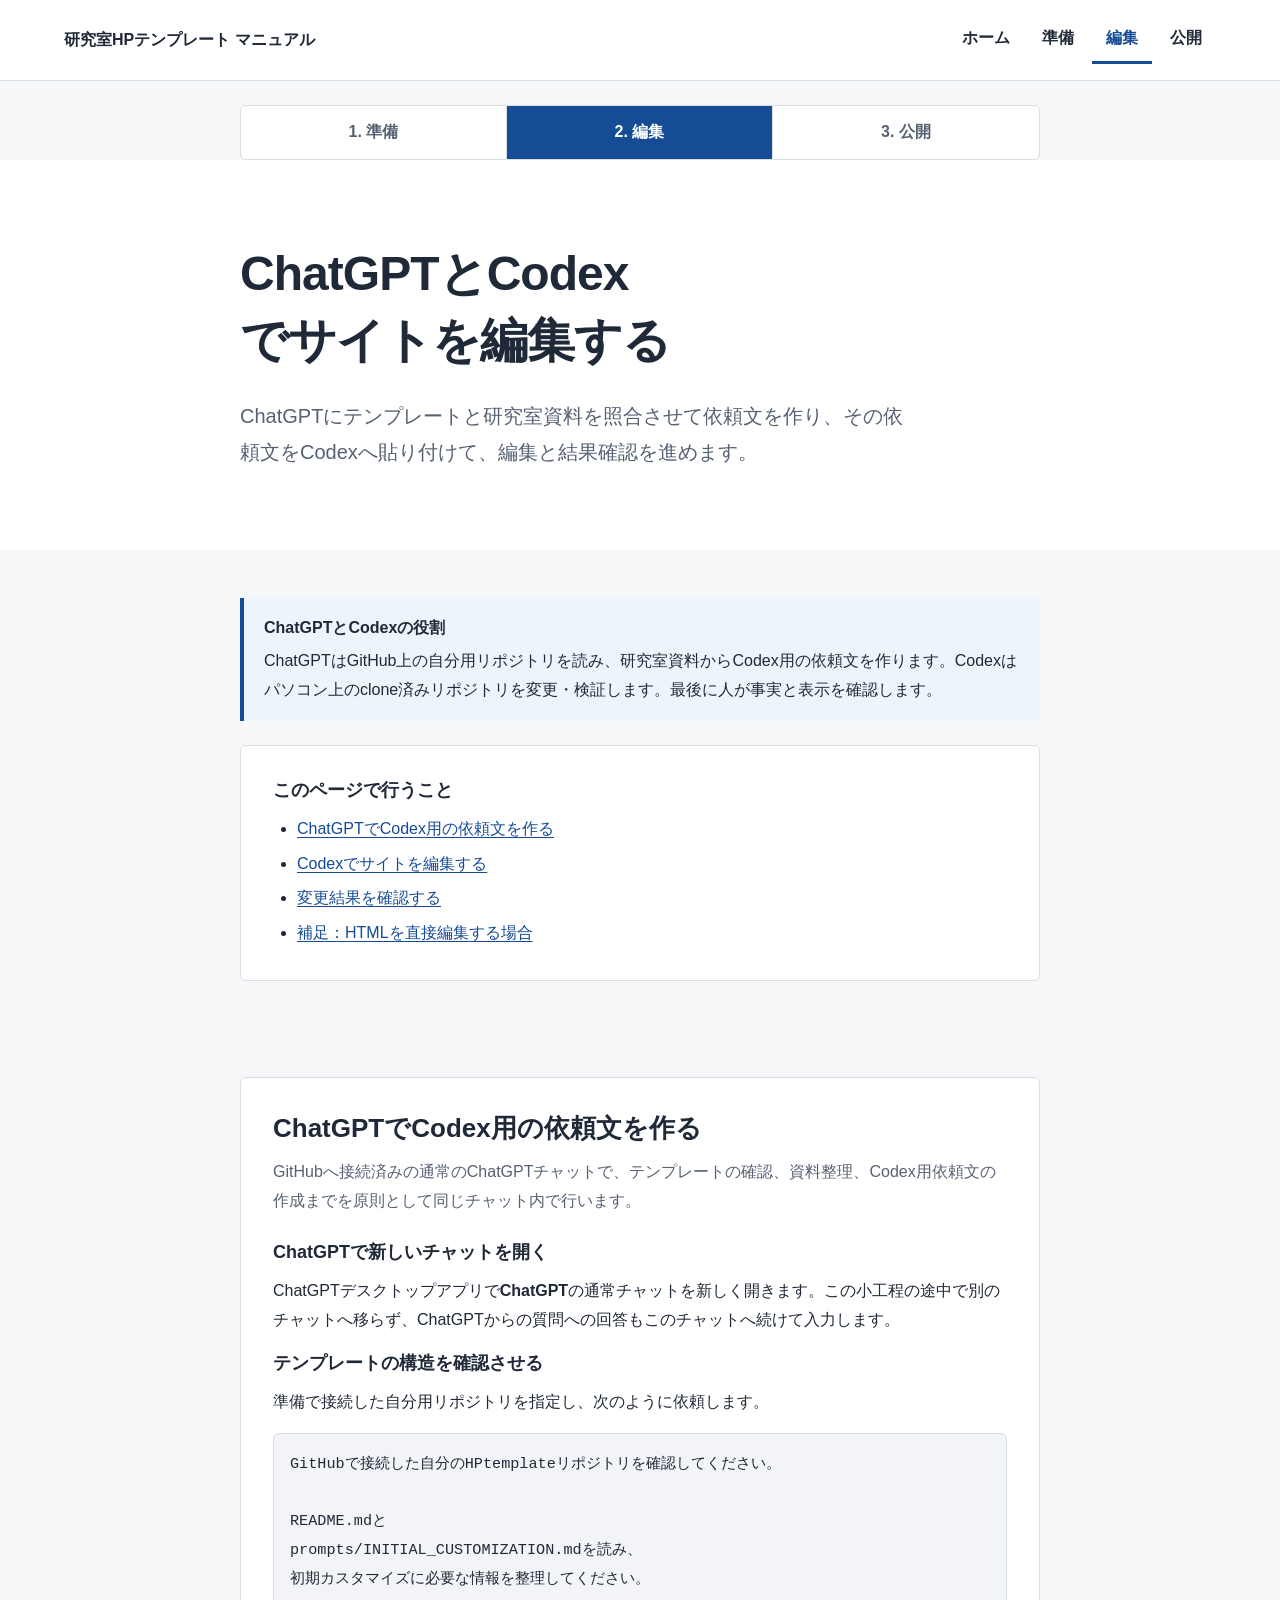
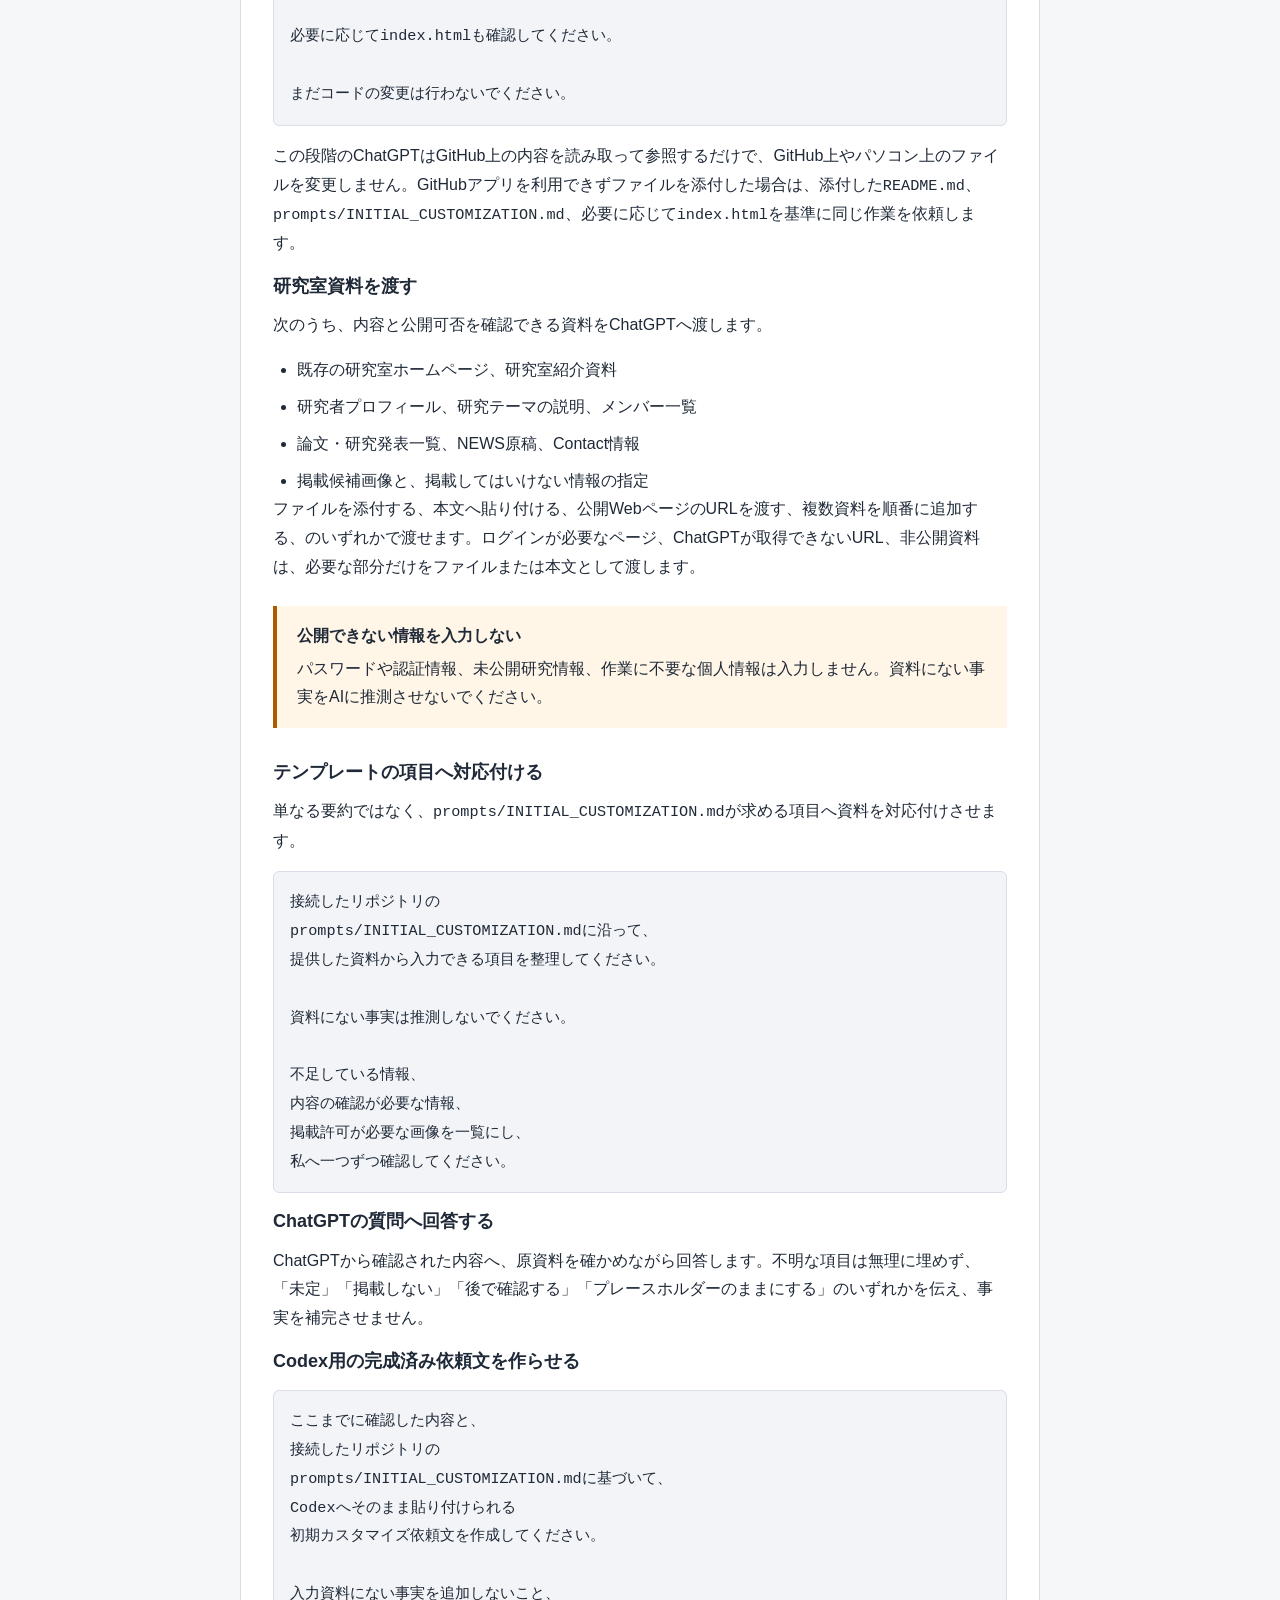
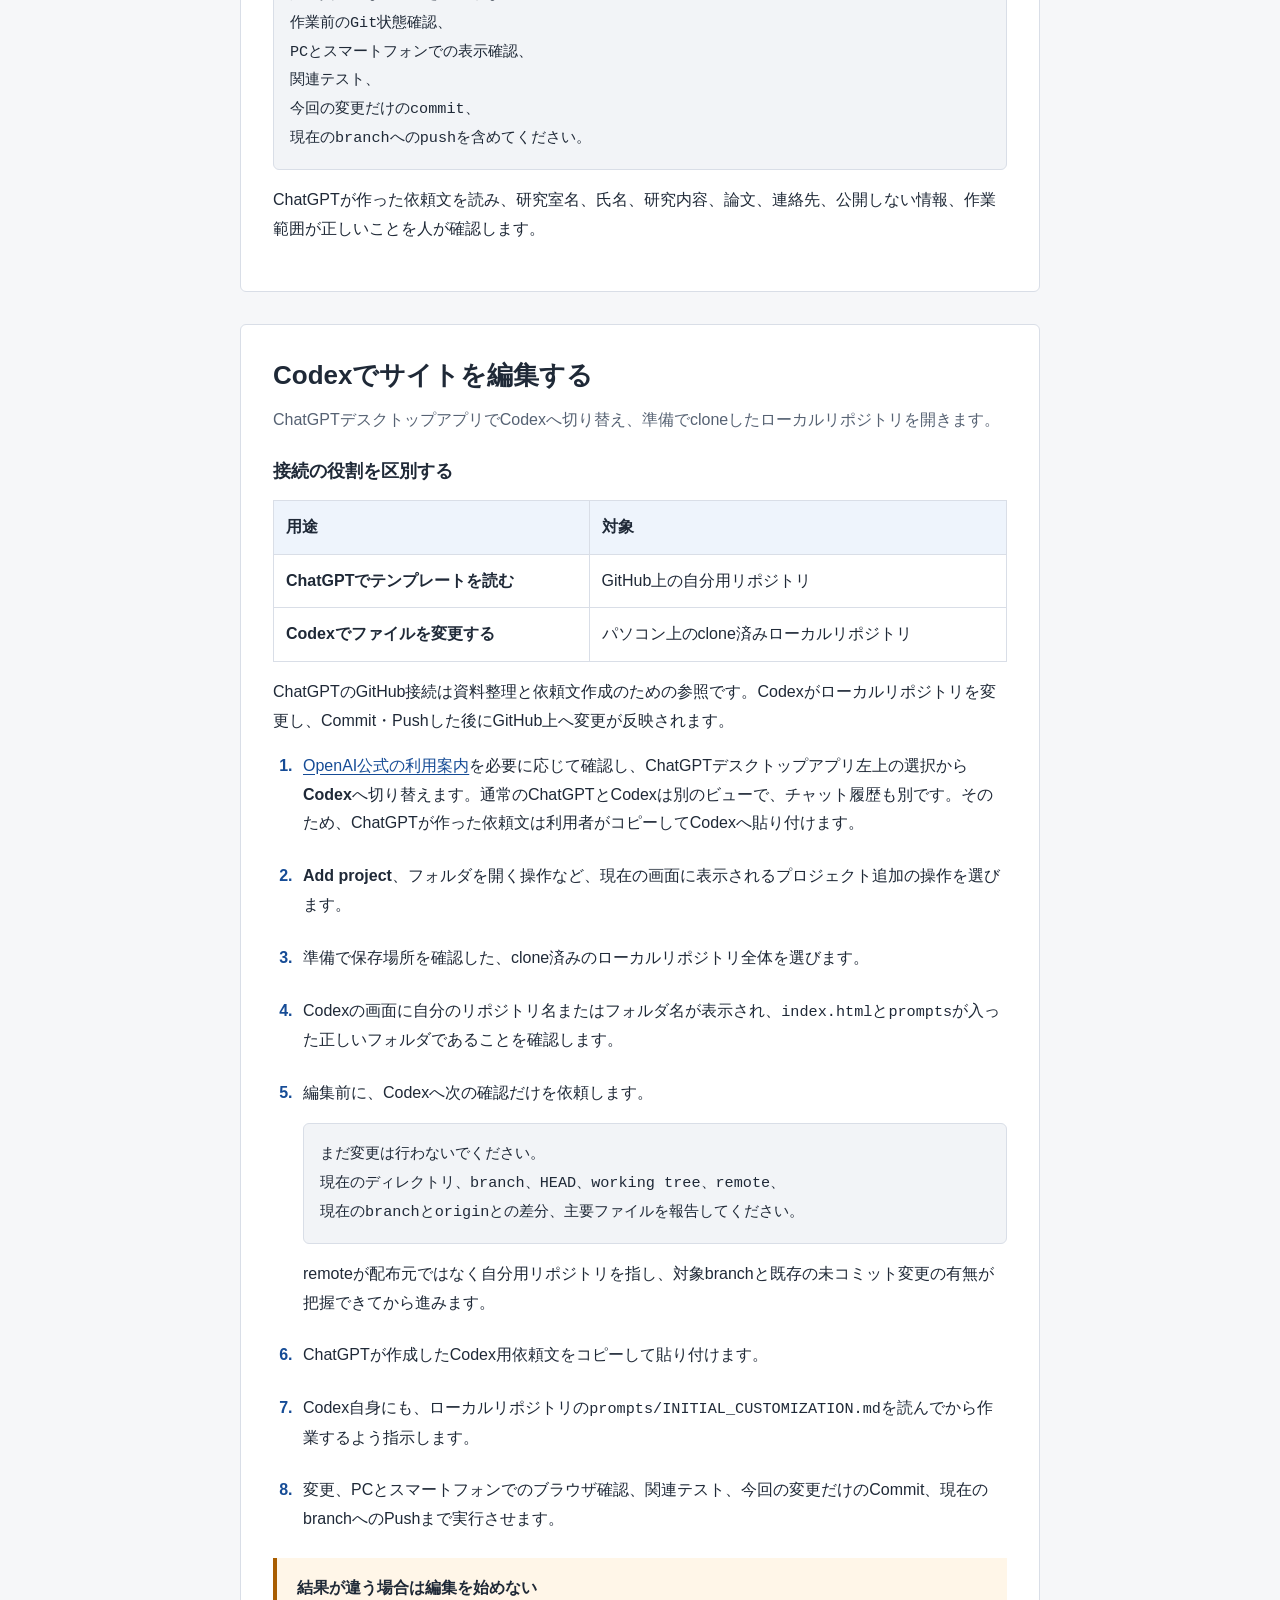
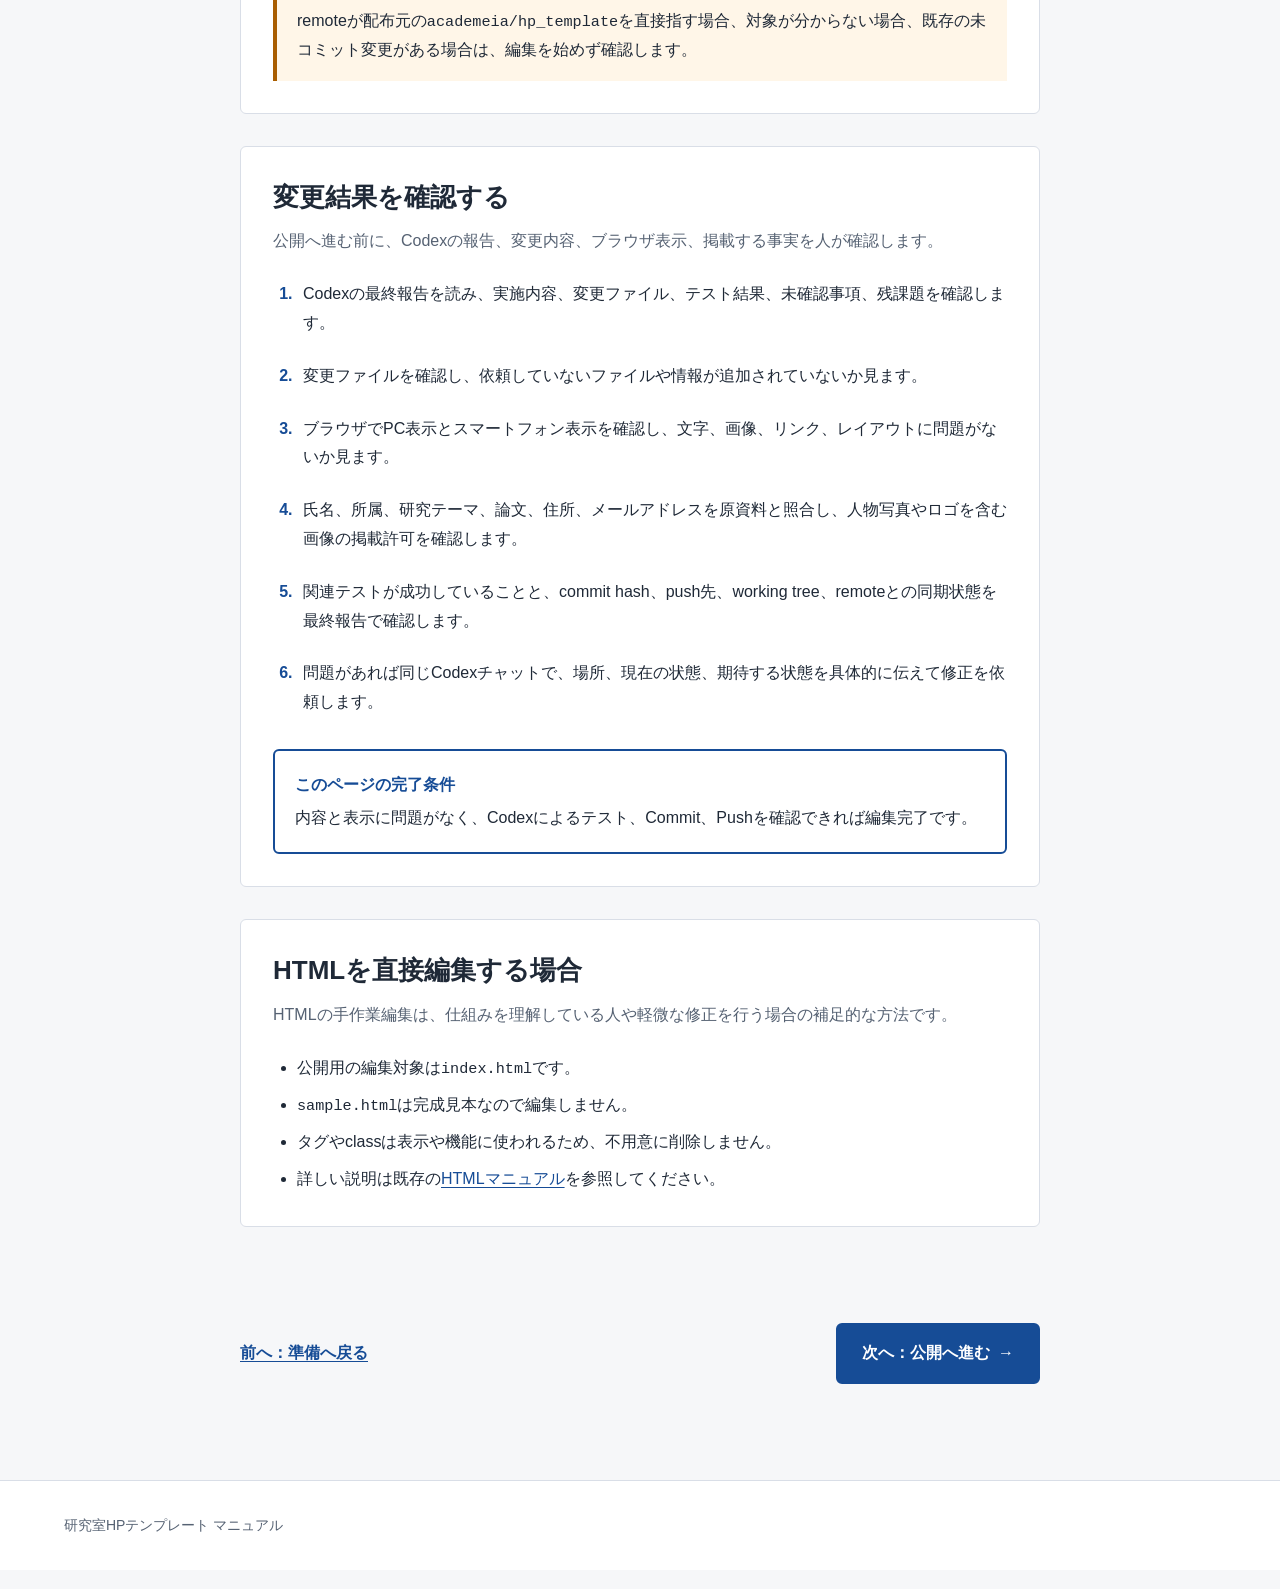
==== edit.html @ 7cc6d416 "Simplify numbering and fix workflow layout" ====
<!doctype html>
<html lang="ja">
  <head>
    <meta charset="UTF-8" />
    <meta name="viewport" content="width=device-width, initial-scale=1.0" />
    <meta name="description" content="ChatGPTで研究室資料から依頼文を作り、Codexでサイトを編集・確認する手順です。" />
    <title>ChatGPTとCodexでサイトを編集する | 研究室HPテンプレート マニュアル</title>
    <link rel="stylesheet" href="./assets/css/style.css" />
  </head>
  <body>
    <a class="skip-link" href="#main-content">本文へ移動</a>

    <header class="site-header">
      <div class="site-header__inner">
        <a class="site-name" href="./index.html">研究室HPテンプレート マニュアル</a>
        <nav class="global-nav" aria-label="主要ナビゲーション">
          <ul>
            <li><a href="./index.html">ホーム</a></li>
            <li><a href="./setup.html">準備</a></li>
            <li><a href="./edit.html" aria-current="page">編集</a></li>
            <li><a href="./publish.html">公開</a></li>
          </ul>
        </nav>
      </div>
    </header>

    <main id="main-content">
      <section class="container container--reading journey-progress" aria-label="公開までの進捗">
        <ol>
          <li>1. 準備</li>
          <li aria-current="step">2. 編集</li>
          <li>3. 公開</li>
        </ol>
      </section>

      <header class="page-header">
        <div class="container container--reading">
          <h1>ChatGPTとCodexでサイトを編集する</h1>
          <p class="lead">ChatGPTにテンプレートと研究室資料を照合させて依頼文を作り、その依頼文をCodexへ貼り付けて、編集と結果確認を進めます。</p>
        </div>
      </header>

      <aside class="container container--reading callout page-intro-callout" aria-label="ChatGPTとCodexの役割">
        <p class="callout__title">ChatGPTとCodexの役割</p>
        <p>ChatGPTはGitHub上の自分用リポジトリを読み、研究室資料からCodex用の依頼文を作ります。Codexはパソコン上のclone済みリポジトリを変更・検証します。最後に人が事実と表示を確認します。</p>
      </aside>

      <nav class="container container--reading page-nav" aria-labelledby="page-nav-title">
        <h2 id="page-nav-title">このページで行うこと</h2>
        <ul>
          <li><a href="#prepare-information">ChatGPTでCodex用の依頼文を作る</a></li>
          <li><a href="#codex-edit">Codexでサイトを編集する</a></li>
          <li><a href="#review-result">変更結果を確認する</a></li>
          <li><a href="#manual-editing">補足：HTMLを直接編集する場合</a></li>
        </ul>
      </nav>

      <div class="container container--reading section-list section-list--manual">
        <section class="manual-section manual-section--detailed" aria-labelledby="prepare-information">
          <div class="manual-section__content">
            <h2 id="prepare-information">ChatGPTでCodex用の依頼文を作る</h2>
            <p class="manual-section__intro">GitHubへ接続済みの通常のChatGPTチャットで、テンプレートの確認、資料整理、Codex用依頼文の作成までを原則として同じチャット内で行います。</p>

            <h3>ChatGPTで新しいチャットを開く</h3>
            <p>ChatGPTデスクトップアプリで<strong>ChatGPT</strong>の通常チャットを新しく開きます。この小工程の途中で別のチャットへ移らず、ChatGPTからの質問への回答もこのチャットへ続けて入力します。</p>

            <h3>テンプレートの構造を確認させる</h3>
            <p>準備で接続した自分用リポジトリを指定し、次のように依頼します。</p>
            <div class="code-example" role="region" aria-label="テンプレート構造確認の依頼例">
              <pre><code>GitHubで接続した自分のHPtemplateリポジトリを確認してください。

README.mdと
prompts/INITIAL_CUSTOMIZATION.mdを読み、
初期カスタマイズに必要な情報を整理してください。

必要に応じてindex.htmlも確認してください。

まだコードの変更は行わないでください。</code></pre>
            </div>
            <p>この段階のChatGPTはGitHub上の内容を読み取って参照するだけで、GitHub上やパソコン上のファイルを変更しません。GitHubアプリを利用できずファイルを添付した場合は、添付した<code>README.md</code>、<code>prompts/INITIAL_CUSTOMIZATION.md</code>、必要に応じて<code>index.html</code>を基準に同じ作業を依頼します。</p>

            <h3>研究室資料を渡す</h3>
            <p>次のうち、内容と公開可否を確認できる資料をChatGPTへ渡します。</p>
            <ul class="manual-list">
              <li>既存の研究室ホームページ、研究室紹介資料</li>
              <li>研究者プロフィール、研究テーマの説明、メンバー一覧</li>
              <li>論文・研究発表一覧、NEWS原稿、Contact情報</li>
              <li>掲載候補画像と、掲載してはいけない情報の指定</li>
            </ul>
            <p>ファイルを添付する、本文へ貼り付ける、公開WebページのURLを渡す、複数資料を順番に追加する、のいずれかで渡せます。ログインが必要なページ、ChatGPTが取得できないURL、非公開資料は、必要な部分だけをファイルまたは本文として渡します。</p>
            <aside class="callout callout--warning" aria-label="機密情報の注意">
              <p class="callout__title">公開できない情報を入力しない</p>
              <p>パスワードや認証情報、未公開研究情報、作業に不要な個人情報は入力しません。資料にない事実をAIに推測させないでください。</p>
            </aside>

            <h3>テンプレートの項目へ対応付ける</h3>
            <p>単なる要約ではなく、<code>prompts/INITIAL_CUSTOMIZATION.md</code>が求める項目へ資料を対応付けさせます。</p>
            <div class="code-example" role="region" aria-label="テンプレート項目への整理依頼例">
              <pre><code>接続したリポジトリの
prompts/INITIAL_CUSTOMIZATION.mdに沿って、
提供した資料から入力できる項目を整理してください。

資料にない事実は推測しないでください。

不足している情報、
内容の確認が必要な情報、
掲載許可が必要な画像を一覧にし、
私へ一つずつ確認してください。</code></pre>
            </div>

            <h3>ChatGPTの質問へ回答する</h3>
            <p>ChatGPTから確認された内容へ、原資料を確かめながら回答します。不明な項目は無理に埋めず、「未定」「掲載しない」「後で確認する」「プレースホルダーのままにする」のいずれかを伝え、事実を補完させません。</p>

            <h3>Codex用の完成済み依頼文を作らせる</h3>
            <div class="code-example" role="region" aria-label="Codex用依頼文の作成依頼例">
              <pre><code>ここまでに確認した内容と、
接続したリポジトリの
prompts/INITIAL_CUSTOMIZATION.mdに基づいて、
Codexへそのまま貼り付けられる
初期カスタマイズ依頼文を作成してください。

入力資料にない事実を追加しないこと、
作業前のGit状態確認、
PCとスマートフォンでの表示確認、
関連テスト、
今回の変更だけのcommit、
現在のbranchへのpushを含めてください。</code></pre>
            </div>
            <p>ChatGPTが作った依頼文を読み、研究室名、氏名、研究内容、論文、連絡先、公開しない情報、作業範囲が正しいことを人が確認します。</p>
          </div>
        </section>

        <section class="manual-section manual-section--detailed" aria-labelledby="codex-edit">
          <div class="manual-section__content">
            <h2 id="codex-edit">Codexでサイトを編集する</h2>
            <p class="manual-section__intro">ChatGPTデスクトップアプリでCodexへ切り替え、準備でcloneしたローカルリポジトリを開きます。</p>

            <h3>接続の役割を区別する</h3>
            <div class="table-wrapper">
              <table class="comparison-table">
                <thead><tr><th scope="col">用途</th><th scope="col">対象</th></tr></thead>
                <tbody>
                  <tr><th scope="row">ChatGPTでテンプレートを読む</th><td>GitHub上の自分用リポジトリ</td></tr>
                  <tr><th scope="row">Codexでファイルを変更する</th><td>パソコン上のclone済みローカルリポジトリ</td></tr>
                </tbody>
              </table>
            </div>
            <p>ChatGPTのGitHub接続は資料整理と依頼文作成のための参照です。Codexがローカルリポジトリを変更し、Commit・Pushした後にGitHub上へ変更が反映されます。</p>

            <ol class="manual-steps">
              <li><p><a href="https://learn.chatgpt.com/docs/quickstart">OpenAI公式の利用案内</a>を必要に応じて確認し、ChatGPTデスクトップアプリ左上の選択から<strong>Codex</strong>へ切り替えます。通常のChatGPTとCodexは別のビューで、チャット履歴も別です。そのため、ChatGPTが作った依頼文は利用者がコピーしてCodexへ貼り付けます。</p></li>
              <li><p><strong>Add project</strong>、フォルダを開く操作など、現在の画面に表示されるプロジェクト追加の操作を選びます。</p></li>
              <li><p>準備で保存場所を確認した、clone済みのローカルリポジトリ全体を選びます。</p></li>
              <li><p>Codexの画面に自分のリポジトリ名またはフォルダ名が表示され、<code>index.html</code>と<code>prompts</code>が入った正しいフォルダであることを確認します。</p></li>
              <li>
                <p>編集前に、Codexへ次の確認だけを依頼します。</p>
                <div class="code-example" role="region" aria-label="Git状態確認の依頼例">
                  <pre><code>まだ変更は行わないでください。
現在のディレクトリ、branch、HEAD、working tree、remote、
現在のbranchとoriginとの差分、主要ファイルを報告してください。</code></pre>
                </div>
                <p>remoteが配布元ではなく自分用リポジトリを指し、対象branchと既存の未コミット変更の有無が把握できてから進みます。</p>
              </li>
              <li><p>ChatGPTが作成したCodex用依頼文をコピーして貼り付けます。</p></li>
              <li><p>Codex自身にも、ローカルリポジトリの<code>prompts/INITIAL_CUSTOMIZATION.md</code>を読んでから作業するよう指示します。</p></li>
              <li><p>変更、PCとスマートフォンでのブラウザ確認、関連テスト、今回の変更だけのCommit、現在のbranchへのPushまで実行させます。</p></li>
            </ol>
            <aside class="callout callout--warning" aria-label="リポジトリが違う場合">
              <p class="callout__title">結果が違う場合は編集を始めない</p>
              <p>remoteが配布元の<code>academeia/hp_template</code>を直接指す場合、対象が分からない場合、既存の未コミット変更がある場合は、編集を始めず確認します。</p>
            </aside>
          </div>
        </section>

        <section class="manual-section manual-section--detailed" aria-labelledby="review-result">
          <div class="manual-section__content">
            <h2 id="review-result">変更結果を確認する</h2>
            <p class="manual-section__intro">公開へ進む前に、Codexの報告、変更内容、ブラウザ表示、掲載する事実を人が確認します。</p>
            <ol class="manual-steps">
              <li><p>Codexの最終報告を読み、実施内容、変更ファイル、テスト結果、未確認事項、残課題を確認します。</p></li>
              <li><p>変更ファイルを確認し、依頼していないファイルや情報が追加されていないか見ます。</p></li>
              <li><p>ブラウザでPC表示とスマートフォン表示を確認し、文字、画像、リンク、レイアウトに問題がないか見ます。</p></li>
              <li><p>氏名、所属、研究テーマ、論文、住所、メールアドレスを原資料と照合し、人物写真やロゴを含む画像の掲載許可を確認します。</p></li>
              <li><p>関連テストが成功していることと、commit hash、push先、working tree、remoteとの同期状態を最終報告で確認します。</p></li>
              <li><p>問題があれば同じCodexチャットで、場所、現在の状態、期待する状態を具体的に伝えて修正を依頼します。</p></li>
            </ol>
            <aside class="completion-condition" aria-label="このページの完了条件">
              <p class="completion-condition__title">このページの完了条件</p>
              <p>内容と表示に問題がなく、Codexによるテスト、Commit、Pushを確認できれば編集完了です。</p>
            </aside>
          </div>
        </section>

        <section class="manual-section manual-section--detailed" aria-labelledby="manual-editing">
          <div class="manual-section__content">
            <h2 id="manual-editing">HTMLを直接編集する場合</h2>
            <p class="manual-section__intro">HTMLの手作業編集は、仕組みを理解している人や軽微な修正を行う場合の補足的な方法です。</p>
            <ul class="manual-list">
              <li>公開用の編集対象は<code>index.html</code>です。</li>
              <li><code>sample.html</code>は完成見本なので編集しません。</li>
              <li>タグやclassは表示や機能に使われるため、不用意に削除しません。</li>
              <li>詳しい説明は既存の<a href="./HTMLマニュアル.md">HTMLマニュアル</a>を参照してください。</li>
            </ul>
          </div>
        </section>
      </div>

      <nav class="container container--reading page-actions" aria-label="前後の工程">
        <a class="page-actions__back" href="./setup.html">前へ：準備へ戻る</a>
        <a class="primary-action" href="./publish.html">次へ：公開へ進む <span aria-hidden="true">→</span></a>
      </nav>
    </main>

    <footer class="site-footer"><div class="container"><p>研究室HPテンプレート マニュアル</p></div></footer>
  </body>
</html>
---- assets/css/style.css ----
@charset "UTF-8";

:root {
  --color-primary: #164c96;
  --color-primary-dark: #0d356e;
  --color-text: #1f2937;
  --color-text-subtle: #566273;
  --color-background: #f6f7f9;
  --color-surface: #ffffff;
  --color-border: #d9dee7;
  --color-focus: #ffd84d;
  --content-width: 72rem;
  --reading-width: 50rem;
}

*,
*::before,
*::after {
  box-sizing: border-box;
}

html {
  color-scheme: light;
}

body {
  min-height: 100vh;
  margin: 0;
  color: var(--color-text);
  background: var(--color-background);
  font-family: "Noto Sans JP", "Hiragino Kaku Gothic ProN", "Yu Gothic", Meiryo, sans-serif;
  font-size: 1rem;
  line-height: 1.8;
  overflow-wrap: anywhere;
}

a {
  color: var(--color-primary);
  text-underline-offset: 0.2em;
}

a:hover {
  color: var(--color-primary-dark);
  text-decoration-thickness: 0.12em;
}

:focus-visible {
  outline: 0.1875rem solid var(--color-text);
  outline-offset: 0.1875rem;
  background-color: var(--color-focus);
  color: var(--color-text);
}

h1,
h2,
h3,
p,
ul {
  margin-top: 0;
}

h1,
h2,
h3 {
  line-height: 1.4;
}

h1 {
  max-width: 20em;
  margin-bottom: 1.5rem;
  font-size: clamp(2rem, 5vw, 3rem);
  letter-spacing: -0.02em;
  text-wrap: balance;
}

h2 {
  margin-bottom: 0.75rem;
  font-size: clamp(1.25rem, 3vw, 1.625rem);
}

code {
  font-family: Consolas, "Courier New", monospace;
  font-size: 0.95em;
}

.container {
  width: min(calc(100% - 2rem), var(--content-width));
  margin-inline: auto;
}

.container--reading {
  max-width: var(--reading-width);
}

.skip-link {
  position: fixed;
  z-index: 100;
  top: 0.5rem;
  left: 0.5rem;
  padding: 0.625rem 1rem;
  background: var(--color-surface);
  transform: translateY(-200%);
}

.skip-link:focus {
  transform: translateY(0);
}

.site-header {
  border-bottom: 1px solid var(--color-border);
  background: var(--color-surface);
}

.site-header__inner {
  display: flex;
  align-items: center;
  justify-content: space-between;
  width: min(calc(100% - 2rem), var(--content-width));
  min-height: 5rem;
  margin-inline: auto;
  gap: 1rem 2rem;
}

.site-name {
  color: var(--color-text);
  font-weight: 700;
  line-height: 1.5;
  text-decoration: none;
}

.global-nav ul {
  display: flex;
  margin: 0;
  padding: 0;
  list-style: none;
  gap: 0.25rem;
}

.global-nav a {
  display: flex;
  align-items: center;
  min-height: 3rem;
  padding-inline: 0.875rem;
  border-bottom: 0.1875rem solid transparent;
  color: var(--color-text);
  font-weight: 700;
  text-decoration: none;
}

.global-nav a:hover {
  color: var(--color-primary);
}

.global-nav a[aria-current="page"] {
  border-color: var(--color-primary);
  color: var(--color-primary);
}

.hero,
.page-header {
  padding-block: clamp(3rem, 7vw, 5rem);
  background: var(--color-surface);
}

.eyebrow {
  margin-bottom: 0.75rem;
  color: var(--color-primary);
  font-size: 0.875rem;
  font-weight: 700;
  letter-spacing: 0.1em;
  text-transform: uppercase;
}

.lead {
  max-width: 42rem;
  margin-bottom: 0;
  color: var(--color-text-subtle);
  font-size: clamp(1.0625rem, 2.5vw, 1.25rem);
}

.journey-progress {
  margin-top: 1.5rem;
}

.journey-progress ol {
  display: grid;
  grid-template-columns: repeat(3, minmax(0, 1fr));
  margin: 0;
  padding: 0;
  border: 1px solid var(--color-border);
  border-radius: 0.375rem;
  background: var(--color-surface);
  list-style: none;
  overflow: hidden;
}

.journey-progress li {
  padding: 0.75rem 0.5rem;
  border-right: 1px solid var(--color-border);
  color: var(--color-text-subtle);
  font-weight: 700;
  text-align: center;
}

.journey-progress li:last-child {
  border-right: 0;
}

.journey-progress li[aria-current="step"] {
  background: var(--color-primary);
  color: #ffffff;
}

.workflow-overview {
  padding-block: clamp(3rem, 8vw, 6rem);
}

.workflow-overview > h2:not(:first-child) {
  margin-top: 2.5rem;
}

.workflow-steps {
  display: grid;
  grid-template-columns: repeat(3, minmax(0, 1fr));
  margin: 1.5rem 0 0;
  padding: 0;
  gap: 0.75rem;
  list-style: none;
}

.workflow-steps li {
  display: grid;
  grid-template-columns: 2.25rem minmax(0, 1fr);
  align-items: start;
  min-width: 0;
  padding: 1rem;
  border: 1px solid var(--color-border);
  border-radius: 0.375rem;
  background: var(--color-surface);
  gap: 0.75rem;
}

.workflow-steps span {
  display: grid;
  width: 2.25rem;
  height: 2.25rem;
  border-radius: 50%;
  background: var(--color-primary);
  color: #ffffff;
  font-weight: 700;
  place-items: center;
}

.workflow-step__content {
  min-width: 0;
}

.workflow-step__content strong {
  display: block;
}

.workflow-step__content p {
  width: auto;
  margin: 0.25rem 0 0;
  white-space: normal;
  overflow-wrap: anywhere;
  word-break: normal;
}

.start-action {
  margin-top: 2rem;
}

.primary-action {
  display: inline-flex;
  align-items: center;
  justify-content: center;
  min-height: 3.5rem;
  padding: 0.875rem 1.5rem;
  border: 2px solid var(--color-primary);
  border-radius: 0.375rem;
  background: var(--color-primary);
  color: #ffffff;
  font-weight: 700;
  text-align: center;
  text-decoration: none;
  gap: 0.5rem;
}

.primary-action:hover {
  border-color: var(--color-primary-dark);
  background: var(--color-primary-dark);
  color: #ffffff;
}

.resume-links {
  margin-top: 2rem;
  padding-top: 1.5rem;
  border-top: 1px solid var(--color-border);
}

.resume-links p {
  margin-bottom: 0.5rem;
  color: var(--color-text-subtle);
  font-size: 0.875rem;
  font-weight: 700;
}

.resume-links ul {
  display: flex;
  flex-wrap: wrap;
  margin: 0;
  padding: 0;
  gap: 0.5rem 1.5rem;
  list-style: none;
}

.page-nav {
  margin-top: clamp(2rem, 5vw, 3rem);
  padding: clamp(1.25rem, 4vw, 2rem);
  border: 1px solid var(--color-border);
  border-radius: 0.375rem;
  background: var(--color-surface);
}

.page-nav h2 {
  font-size: 1.125rem;
}

.page-nav ul {
  display: grid;
  margin: 0;
  padding-left: 1.5rem;
  gap: 0.375rem;
}

.guide-links {
  padding-block: clamp(3rem, 8vw, 6rem);
}

.card-grid {
  display: grid;
  grid-template-columns: repeat(2, minmax(0, 1fr));
  gap: 1.5rem;
}

.guide-card {
  display: flex;
  flex-direction: column;
  min-height: 15rem;
  padding: clamp(1.5rem, 4vw, 2.5rem);
  border: 1px solid var(--color-border);
  border-top: 0.25rem solid var(--color-primary);
  border-radius: 0.375rem;
  background: var(--color-surface);
  color: var(--color-text);
  text-decoration: none;
  transition: border-color 0.15s ease, transform 0.15s ease;
}

.guide-card:hover {
  border-color: var(--color-primary);
  color: var(--color-text);
  transform: translateY(-0.125rem);
}

.guide-card__label {
  margin-bottom: 0.75rem;
  color: var(--color-text-subtle);
  font-size: 0.875rem;
}

.guide-card__title {
  font-size: clamp(1.375rem, 3vw, 1.75rem);
  font-weight: 700;
  line-height: 1.5;
}

.guide-card__link {
  margin-top: auto;
  padding-top: 2rem;
  color: var(--color-primary);
  font-weight: 700;
  text-decoration: underline;
  text-underline-offset: 0.2em;
}

.section-list {
  display: grid;
  padding-block: clamp(3rem, 8vw, 6rem);
  gap: 1rem;
}

.section-list--manual {
  gap: 2rem;
}

.manual-section {
  padding: clamp(1.25rem, 4vw, 2rem);
  border: 1px solid var(--color-border);
  border-radius: 0.375rem;
  background: var(--color-surface);
}

.manual-section__content {
  min-width: 0;
}

.manual-section__intro {
  margin-bottom: 1.5rem;
  color: var(--color-text-subtle);
}

.manual-steps {
  display: grid;
  margin: 0;
  padding-left: 1.5rem;
  gap: 1.5rem;
}

.manual-steps li {
  padding-left: 0.375rem;
}

.manual-steps li::marker {
  color: var(--color-primary);
  font-weight: 700;
}

.manual-steps p {
  margin-bottom: 0;
}

.manual-list {
  display: grid;
  margin: 0;
  padding-left: 1.5rem;
  gap: 0.5rem;
}

.manual-list + h3,
.manual-steps + h3,
.manual-figure + h3,
.manual-section__content > .callout + h3 {
  margin-top: 2rem;
}

.manual-section__content > h3 {
  margin-bottom: 0.75rem;
  font-size: 1.125rem;
}

.code-example {
  margin: 1rem 0;
  padding: 1rem;
  border: 1px solid var(--color-border);
  border-radius: 0.375rem;
  background: #f2f4f7;
}

.code-example pre {
  margin: 0;
  white-space: pre-wrap;
  overflow-wrap: anywhere;
}

.term-list {
  display: grid;
  margin: 0 0 1.5rem;
  gap: 0.75rem;
}

.term-list div {
  padding: 1rem;
  border-left: 0.25rem solid var(--color-primary);
  background: #eef4fc;
}

.term-list dt {
  font-weight: 700;
}

.term-list dd {
  margin: 0.25rem 0 0;
  color: var(--color-text-subtle);
}

.table-wrapper {
  max-width: 100%;
  margin: 1rem 0;
  overflow-x: auto;
}

.comparison-table {
  width: 100%;
  border-collapse: collapse;
}

.comparison-table th,
.comparison-table td {
  padding: 0.75rem;
  border: 1px solid var(--color-border);
  text-align: left;
  vertical-align: top;
}

.comparison-table thead th {
  background: #eef4fc;
}

.callout {
  margin-top: 1.5rem;
  padding: 1rem 1.25rem;
  border-left: 0.25rem solid var(--color-primary);
  background: #eef4fc;
}

.callout--warning {
  border-left-color: #a95d00;
  background: #fff6e8;
}

.callout__title {
  margin-bottom: 0.25rem;
  font-weight: 700;
}

.callout p:last-child {
  margin-bottom: 0;
}

.completion-condition {
  margin-top: 2rem;
  padding: 1.25rem;
  border: 2px solid var(--color-primary);
  border-radius: 0.375rem;
  background: #ffffff;
}

.completion-condition__title {
  margin-bottom: 0.25rem;
  color: var(--color-primary);
  font-weight: 700;
}

.completion-condition p:last-child {
  margin-bottom: 0;
}

.manual-section--secondary {
  border-style: dashed;
}

.page-actions {
  display: flex;
  align-items: center;
  justify-content: space-between;
  padding-bottom: clamp(3rem, 8vw, 6rem);
  gap: 1rem 2rem;
}

.page-actions__back,
.page-actions__home {
  font-weight: 700;
}

.page-actions--final {
  justify-content: flex-start;
}

.page-intro-callout {
  margin-top: clamp(2rem, 5vw, 3rem);
}

.page-intro-callout + .page-nav {
  margin-top: 1.5rem;
}

.manual-figure {
  margin: 1rem 0 0;
}

.manual-figure img {
  display: block;
  width: 100%;
  height: auto;
  border: 1px solid var(--color-border);
  border-radius: 0.375rem;
}

.manual-figure figcaption {
  margin-top: 0.5rem;
  color: var(--color-text-subtle);
  font-size: 0.875rem;
}

.manual-figure--pair {
  display: grid;
  gap: 1rem;
}

.manual-attribution {
  margin-bottom: 1.5rem;
  color: var(--color-text-subtle);
  font-size: 0.875rem;
}

.manual-attribution p {
  margin-bottom: 0;
}

.site-footer {
  padding-block: 2rem;
  border-top: 1px solid var(--color-border);
  background: var(--color-surface);
  color: var(--color-text-subtle);
  font-size: 0.875rem;
}

.site-footer p {
  margin-bottom: 0;
}

@media (max-width: 42rem) {
  .site-header__inner {
    align-items: stretch;
    flex-direction: column;
    padding-top: 1rem;
    gap: 0.5rem;
  }

  .global-nav ul {
    width: 100%;
  }

  .global-nav li {
    flex: 1;
  }

  .global-nav a {
    justify-content: center;
    padding-inline: 0.375rem;
    font-size: 0.875rem;
  }

  .card-grid {
    grid-template-columns: 1fr;
  }

  .guide-card {
    min-height: 12rem;
  }

  .journey-progress li {
    padding-inline: 0.25rem;
    font-size: 0.875rem;
  }

  .workflow-steps {
    grid-template-columns: 1fr;
  }

  .primary-action {
    width: 100%;
  }

  .page-actions,
  .page-actions--final {
    align-items: stretch;
    flex-direction: column-reverse;
  }
}

@media (prefers-reduced-motion: reduce) {
  .guide-card {
    transition: none;
  }
}
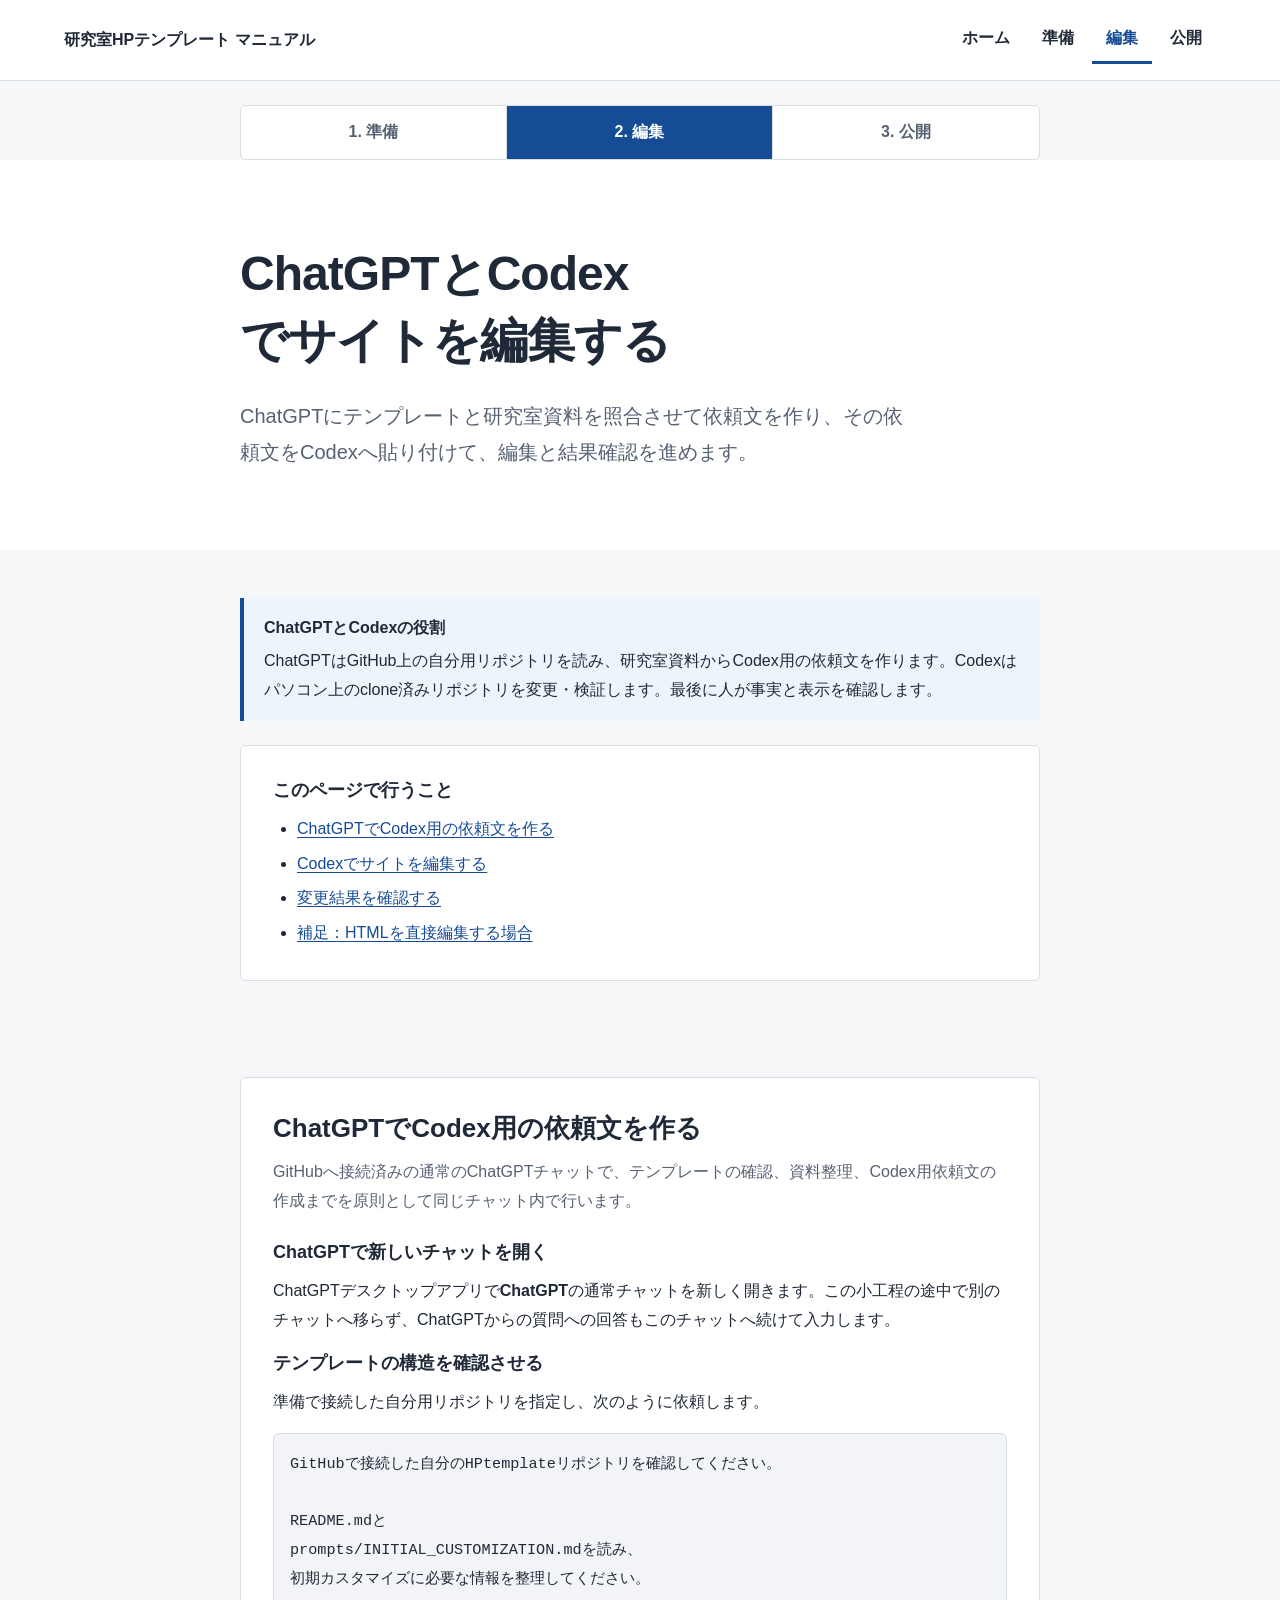
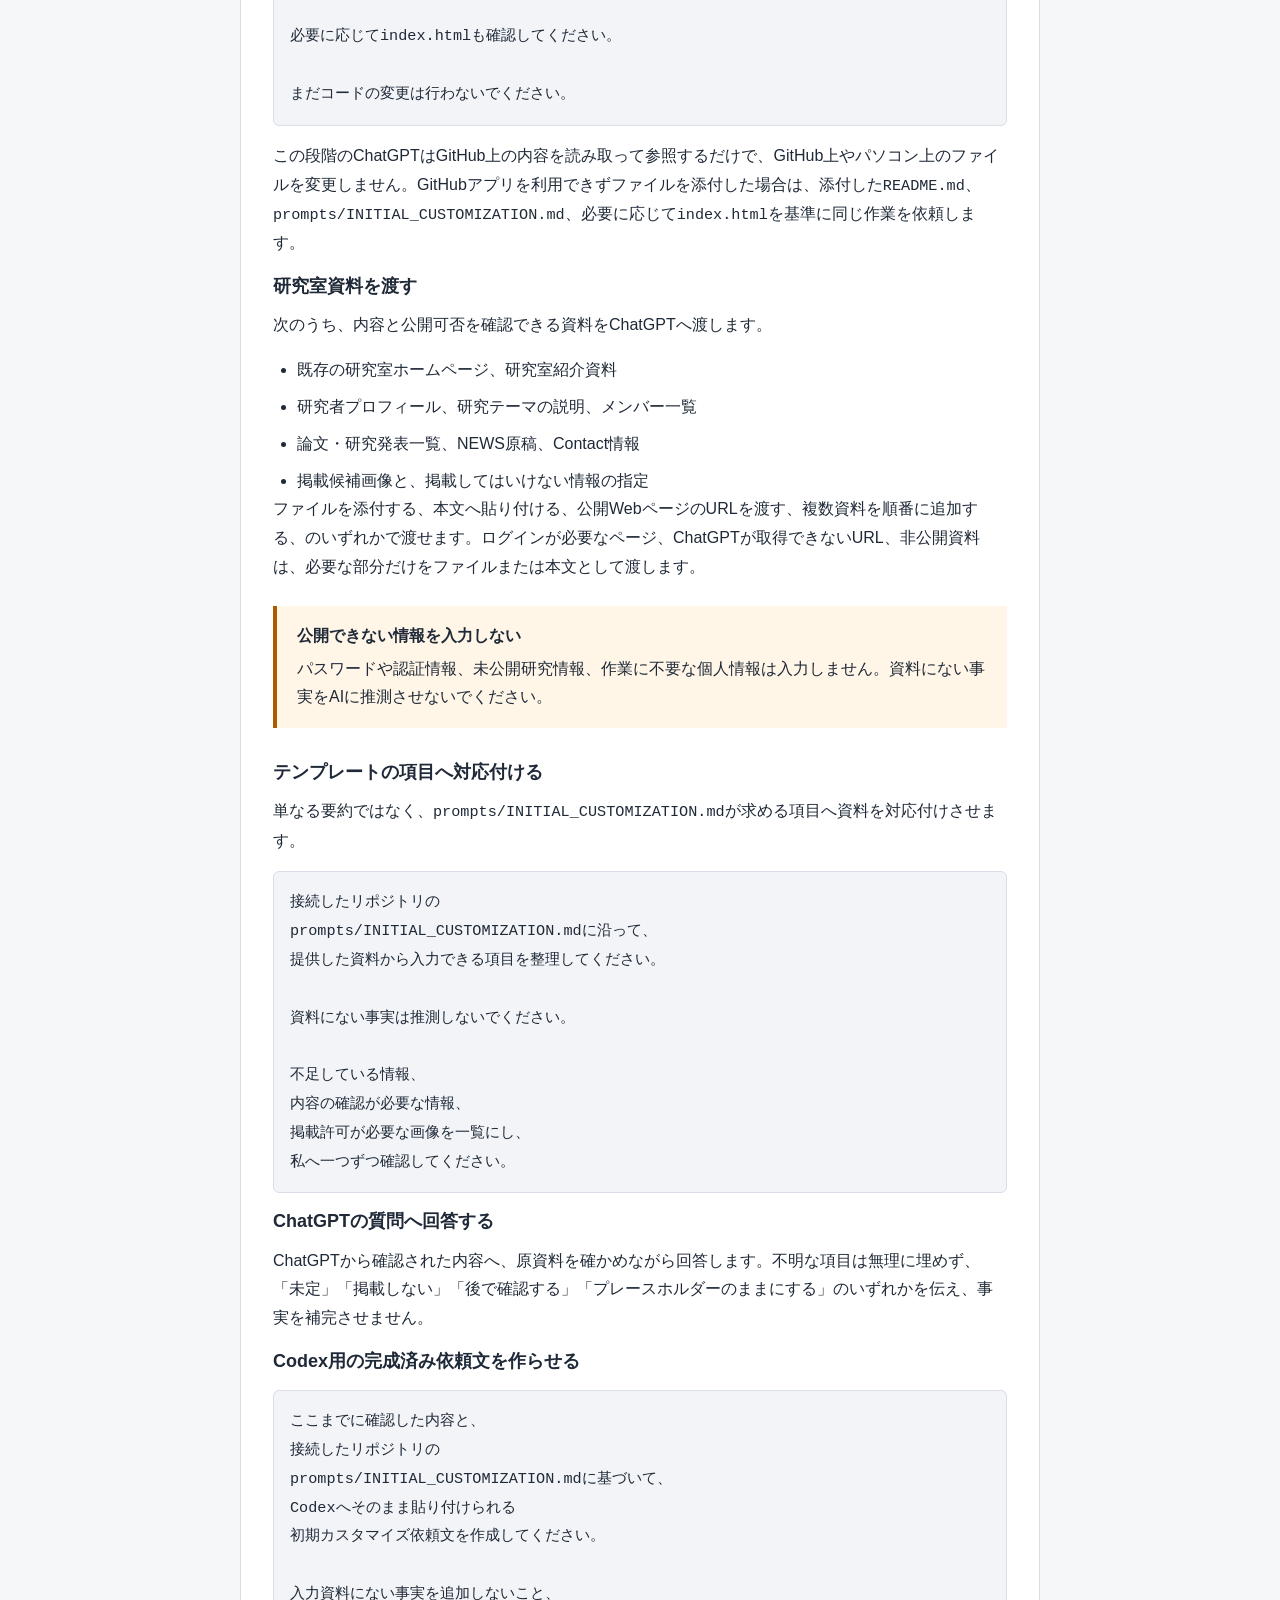
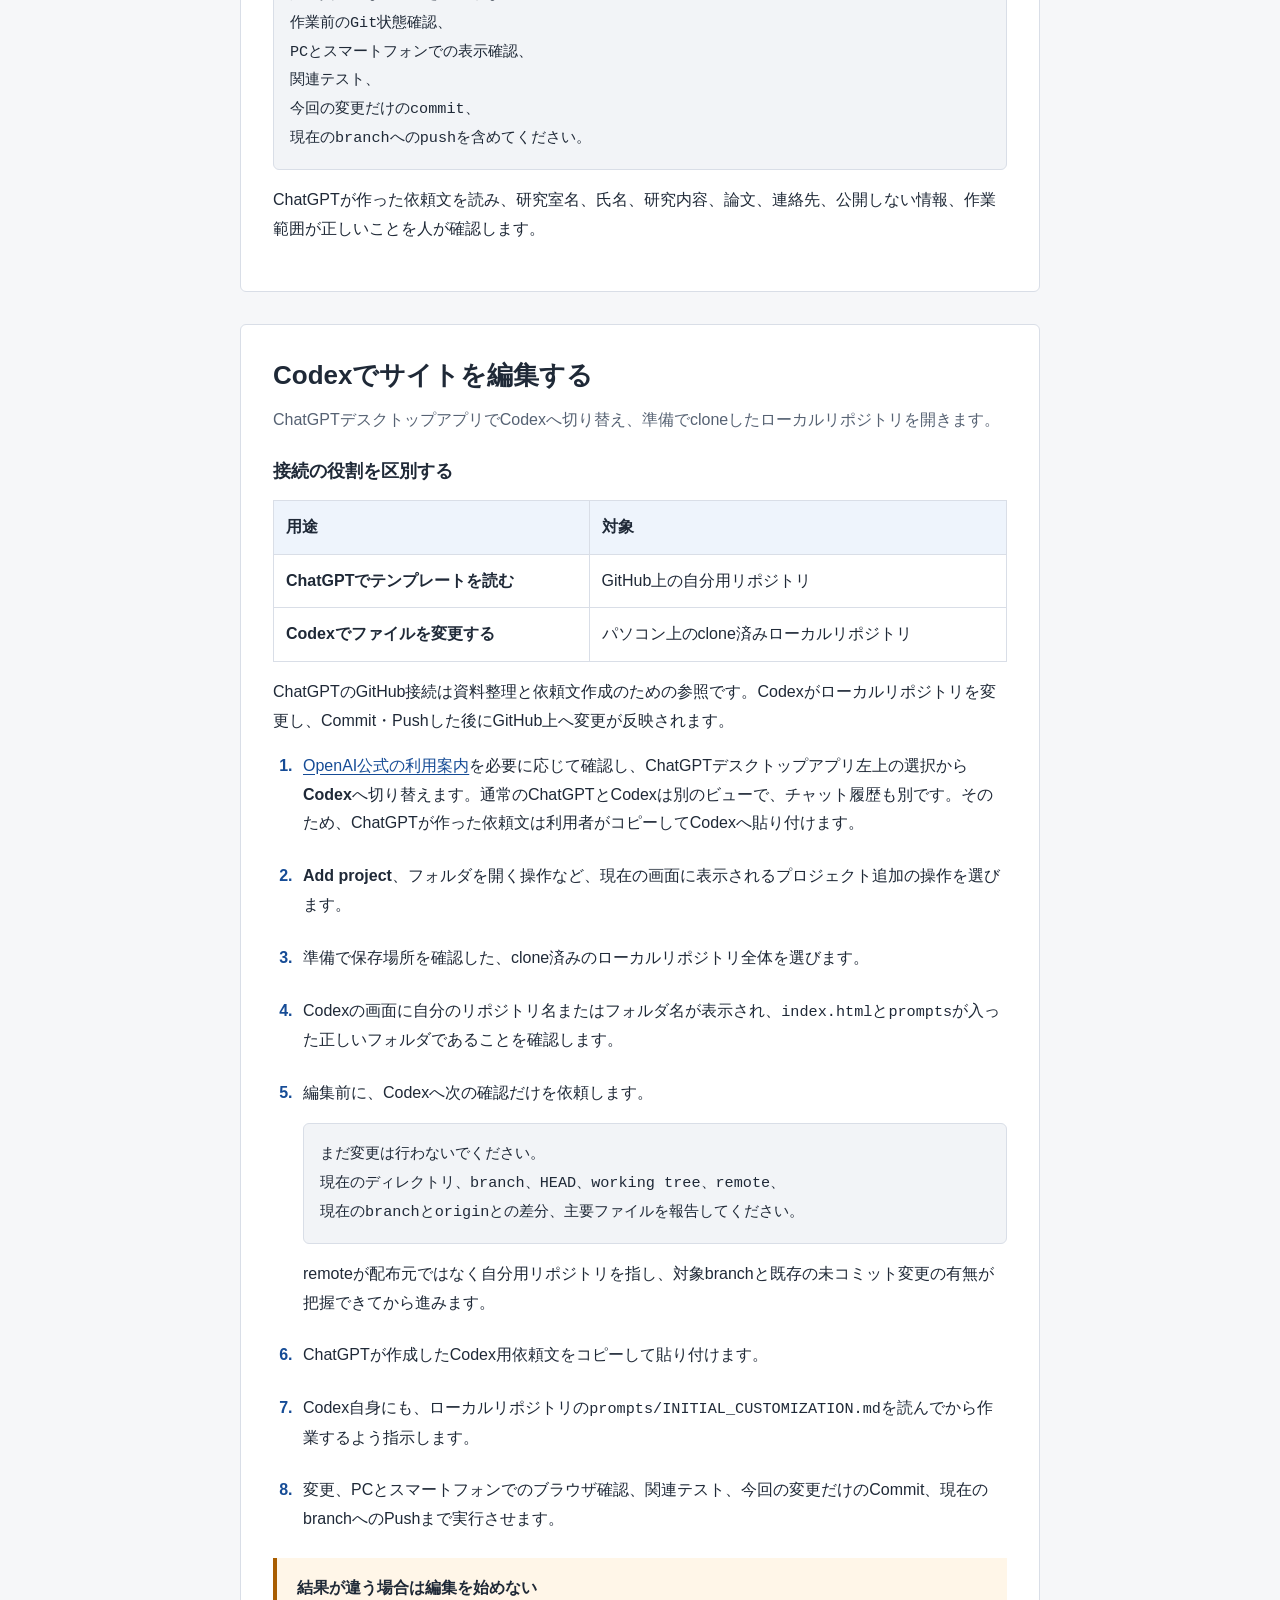
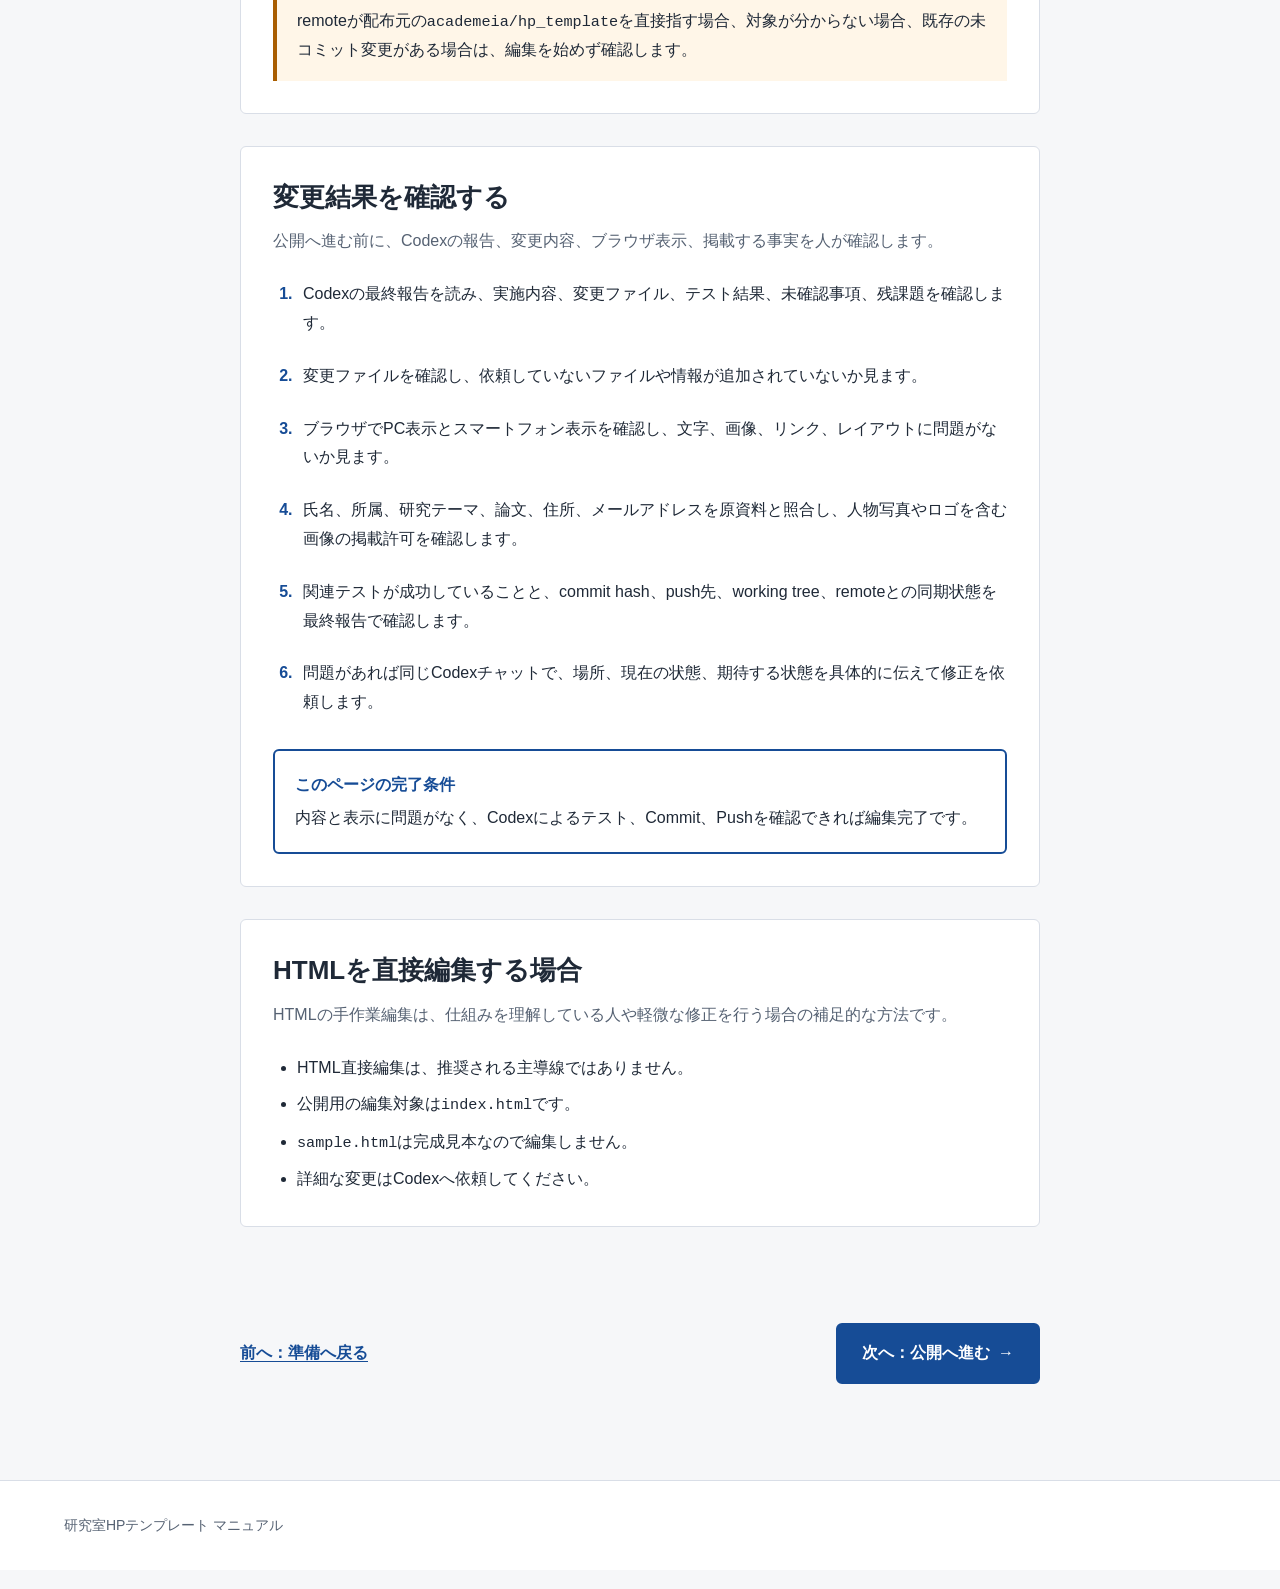
==== commit 0dda5522: "Replace legacy manuals with current README" ====
--- a/edit.html
+++ b/edit.html
@@ -196,10 +196,10 @@
             <h2 id="manual-editing">HTMLを直接編集する場合</h2>
             <p class="manual-section__intro">HTMLの手作業編集は、仕組みを理解している人や軽微な修正を行う場合の補足的な方法です。</p>
             <ul class="manual-list">
+              <li>HTML直接編集は、推奨される主導線ではありません。</li>
               <li>公開用の編集対象は<code>index.html</code>です。</li>
               <li><code>sample.html</code>は完成見本なので編集しません。</li>
-              <li>タグやclassは表示や機能に使われるため、不用意に削除しません。</li>
-              <li>詳しい説明は既存の<a href="./HTMLマニュアル.md">HTMLマニュアル</a>を参照してください。</li>
+              <li>詳細な変更はCodexへ依頼してください。</li>
             </ul>
           </div>
         </section>
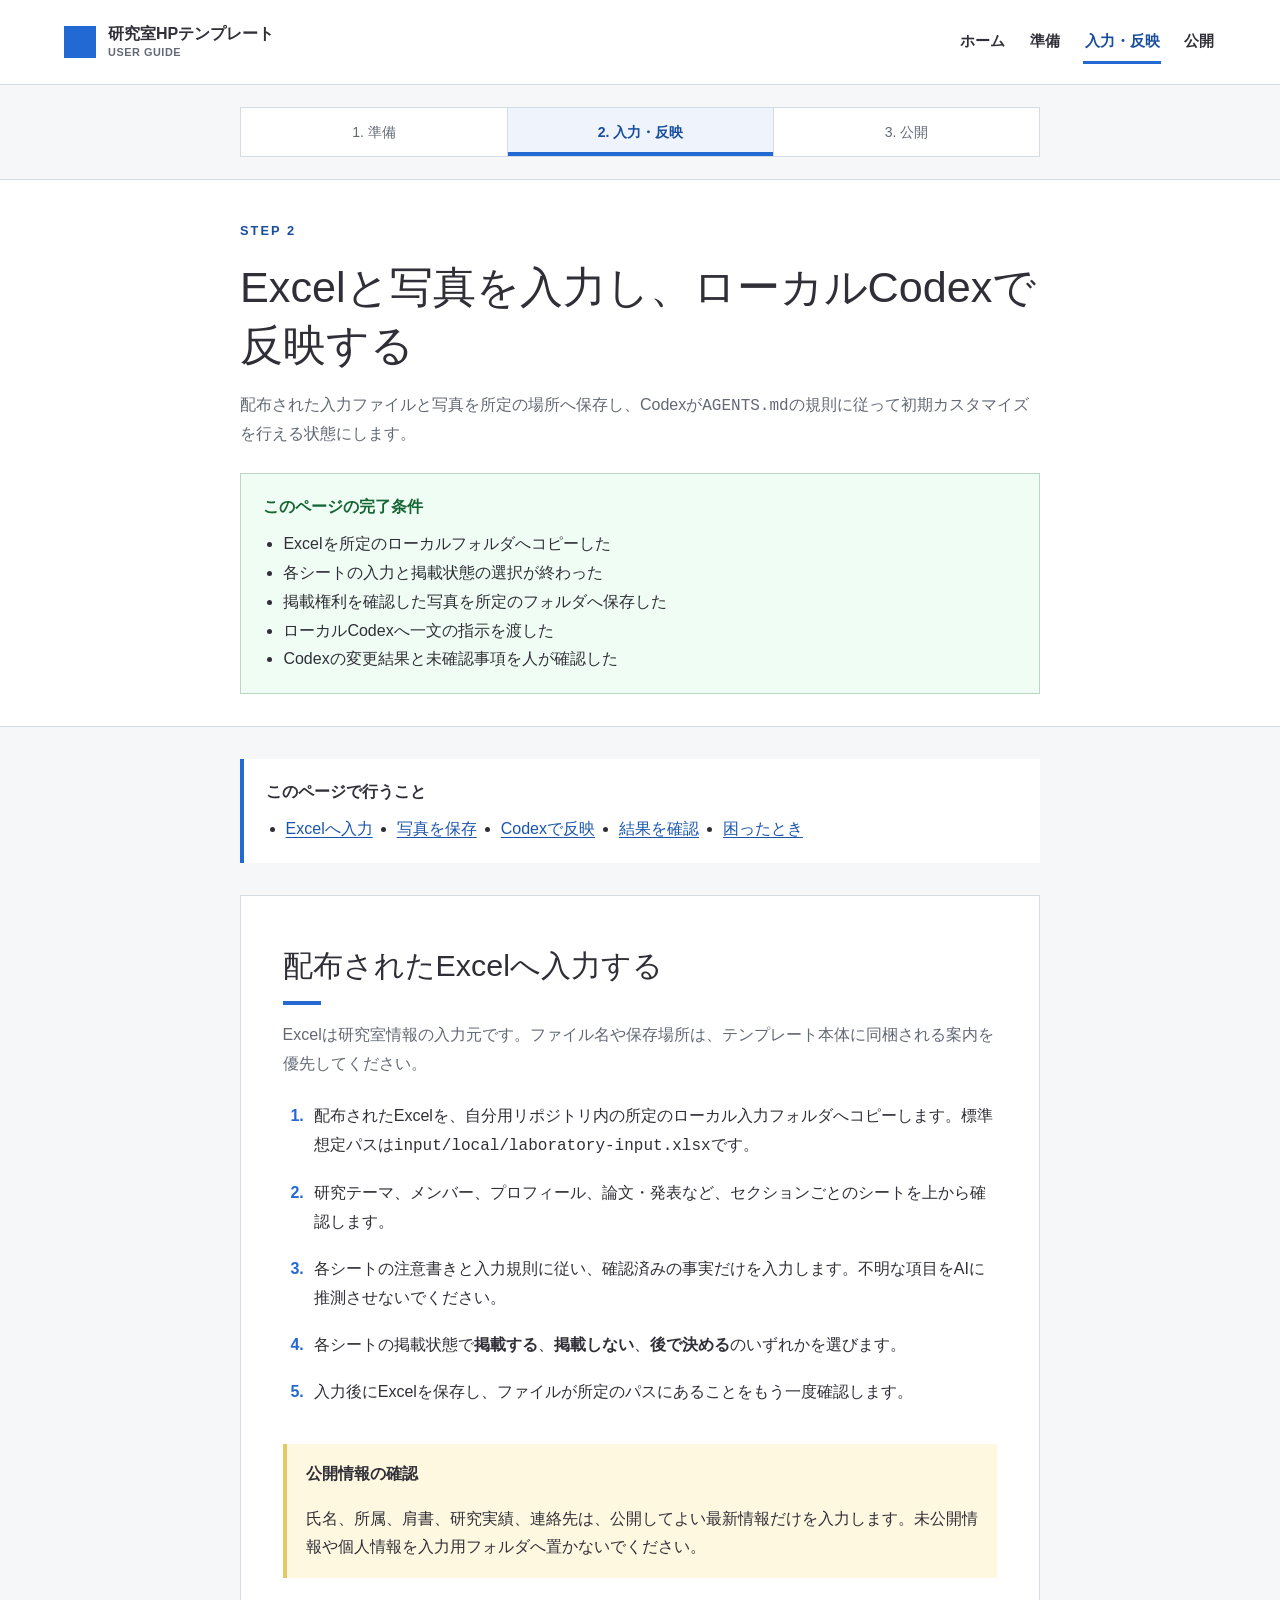
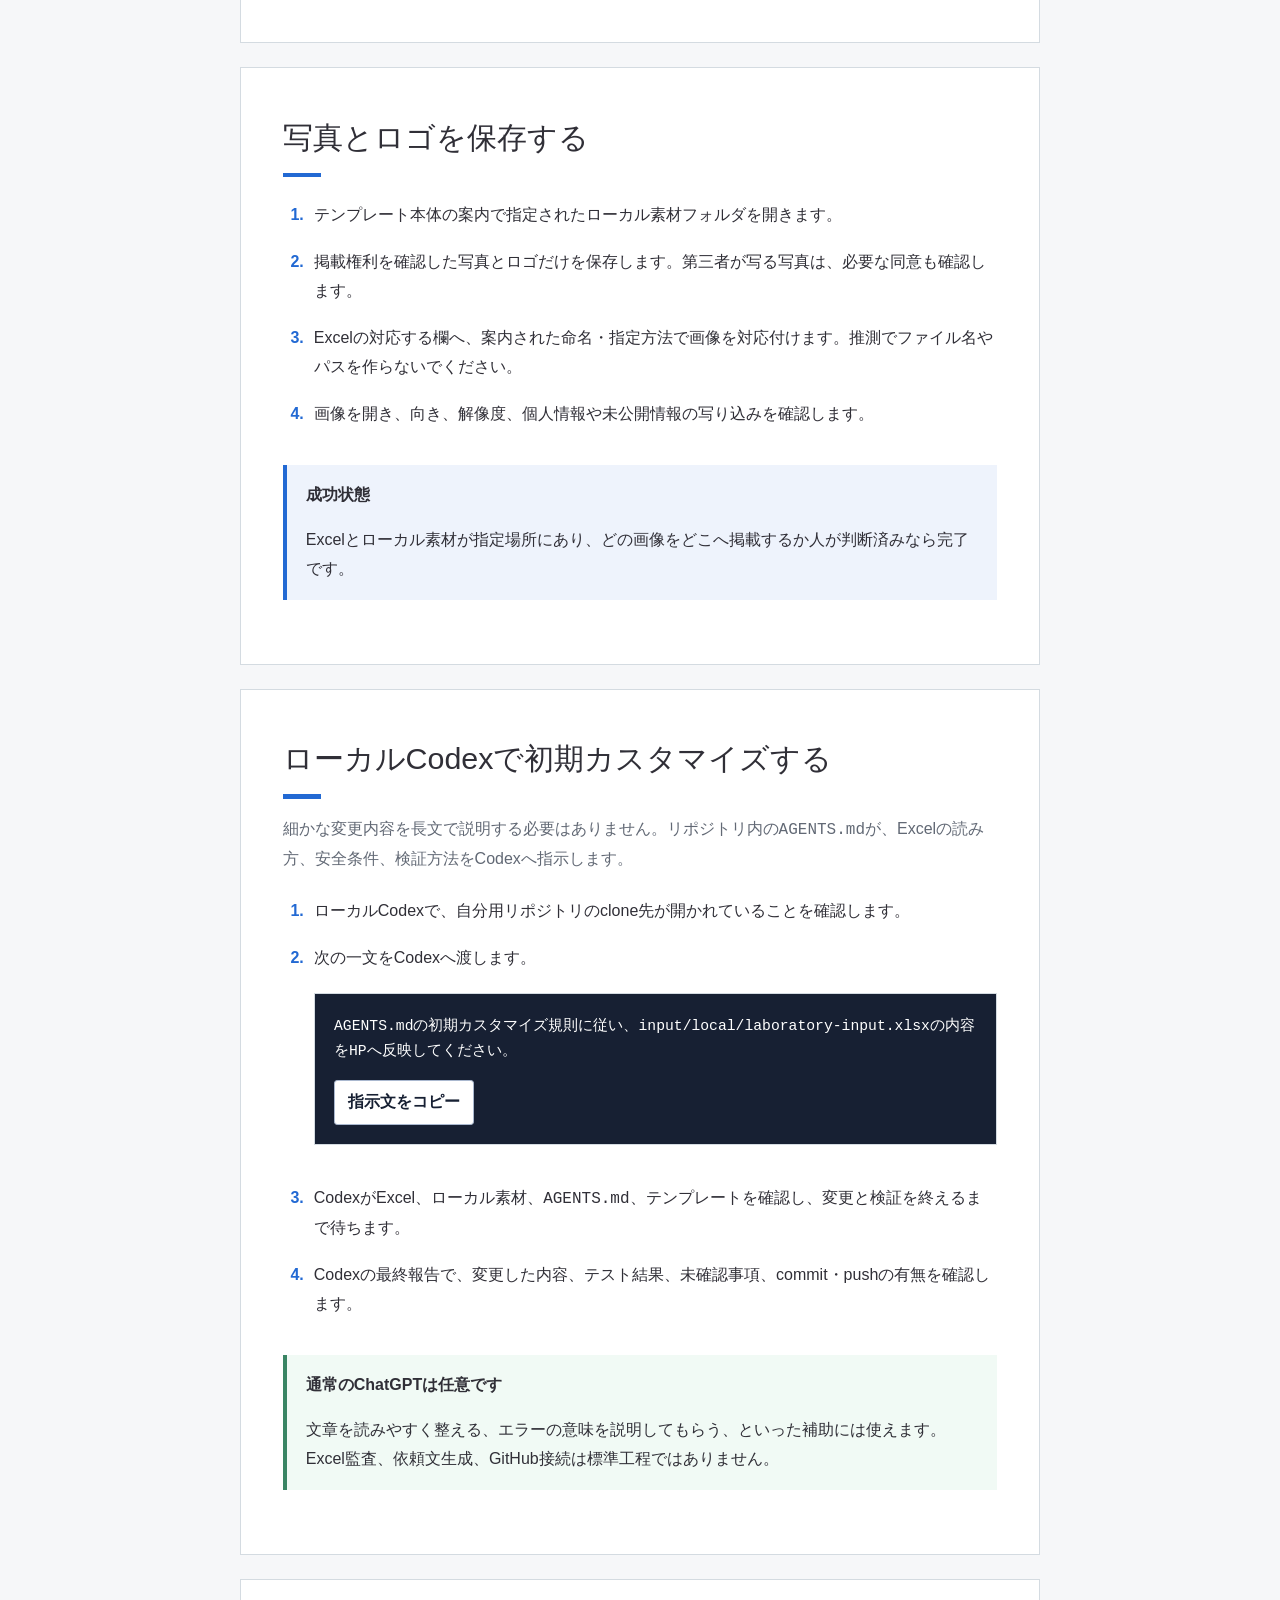
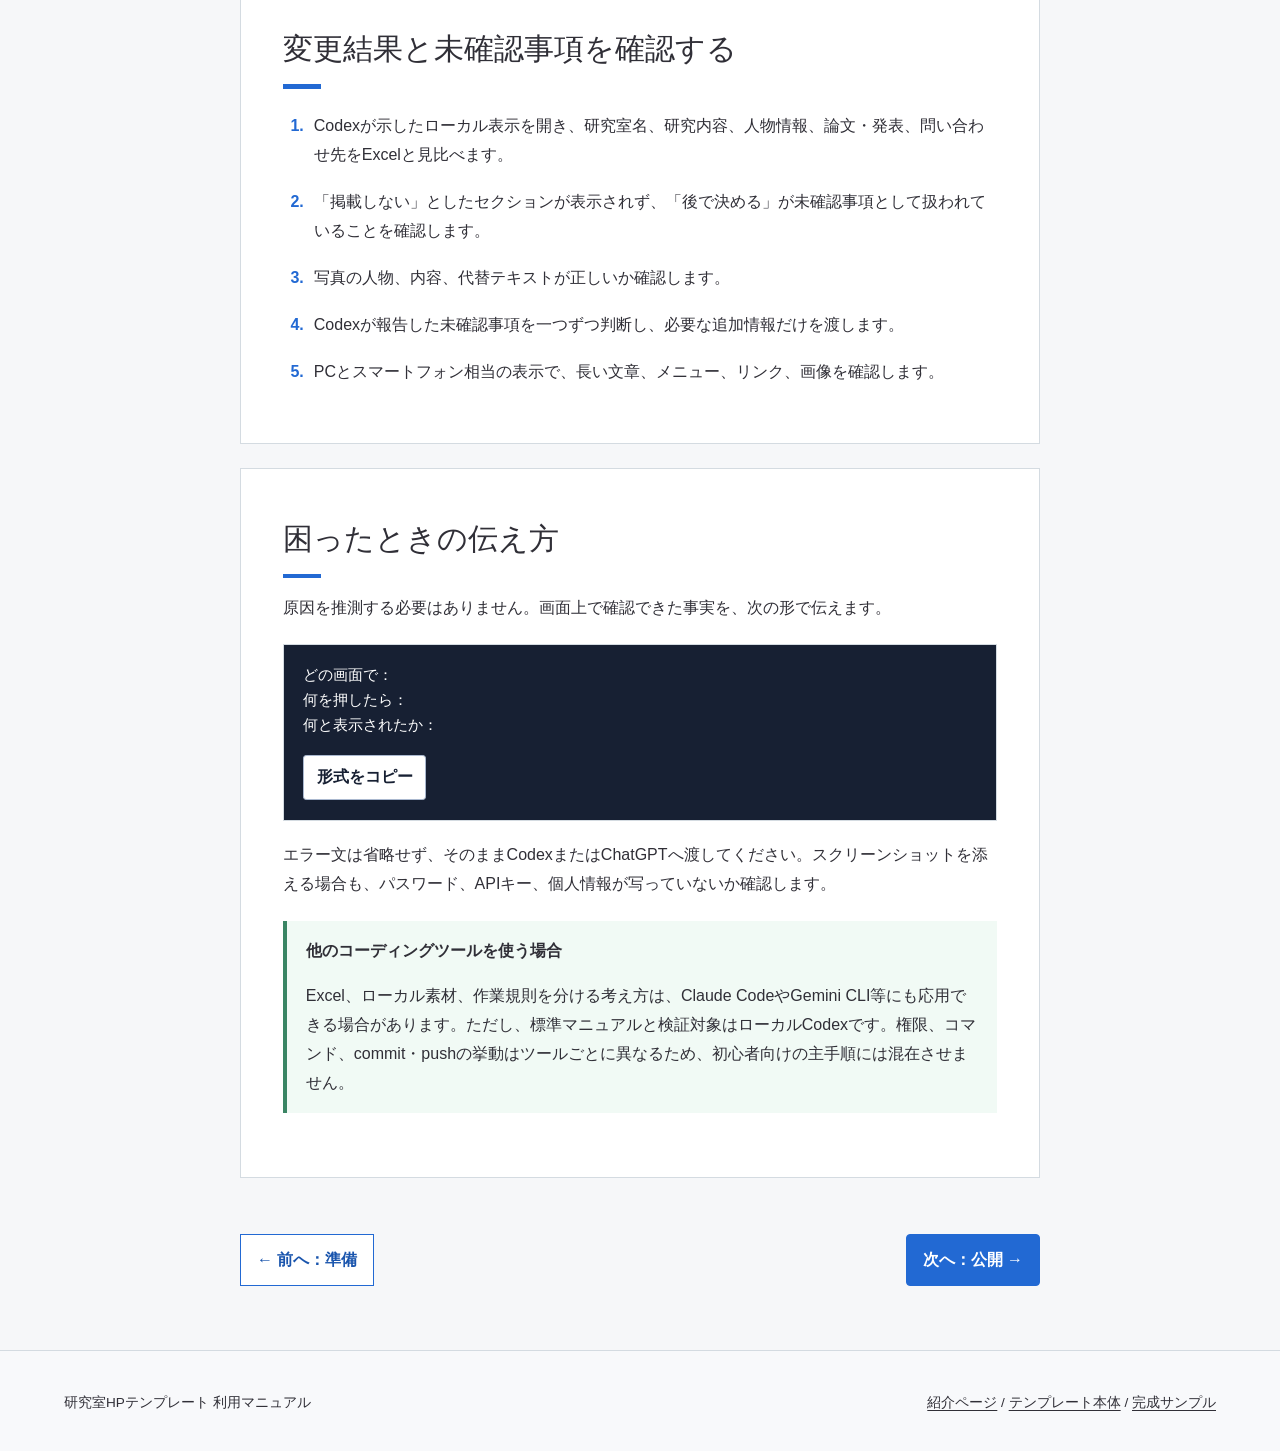
==== commit bcff4568: "Reorganize template distribution and guide site" ====
--- a/edit.html
+++ b/edit.html
@@ -3,214 +3,27 @@
   <head>
     <meta charset="UTF-8" />
     <meta name="viewport" content="width=device-width, initial-scale=1.0" />
-    <meta name="description" content="ChatGPTで研究室資料から依頼文を作り、Codexでサイトを編集・確認する手順です。" />
-    <title>ChatGPTとCodexでサイトを編集する | 研究室HPテンプレート マニュアル</title>
+    <meta name="description" content="配布されたExcelと写真を準備し、一文の指示でローカルCodexへ研究室HPテンプレートへの反映を依頼する手順です。" />
+    <title>入力・反映｜研究室HPテンプレート 利用マニュアル</title>
     <link rel="stylesheet" href="./assets/css/style.css" />
+    <script src="./assets/js/site.js" defer></script>
   </head>
-  <body>
+  <body class="manual-page">
     <a class="skip-link" href="#main-content">本文へ移動</a>
-
-    <header class="site-header">
-      <div class="site-header__inner">
-        <a class="site-name" href="./index.html">研究室HPテンプレート マニュアル</a>
-        <nav class="global-nav" aria-label="主要ナビゲーション">
-          <ul>
-            <li><a href="./index.html">ホーム</a></li>
-            <li><a href="./setup.html">準備</a></li>
-            <li><a href="./edit.html" aria-current="page">編集</a></li>
-            <li><a href="./publish.html">公開</a></li>
-          </ul>
-        </nav>
+    <header class="site-header"><div class="container site-header__inner"><a class="site-identity" href="./index.html"><span><span>研究室HPテンプレート</span><span class="site-identity__en">USER GUIDE</span></span></a><nav class="global-nav" aria-label="主要ナビゲーション"><ul><li><a href="./index.html">ホーム</a></li><li><a href="./setup.html">準備</a></li><li><a href="./edit.html" aria-current="page">入力・反映</a></li><li><a href="./publish.html">公開</a></li></ul></nav></div></header>
+    <main id="main-content">
+      <div class="container container--reading journey-progress" aria-label="公開までの進捗"><ol><li>1. 準備</li><li aria-current="step">2. 入力・反映</li><li>3. 公開</li></ol></div>
+      <header class="page-header"><div class="container container--reading"><p class="eyebrow">Step 2</p><h1>Excelと写真を入力し、ローカルCodexで反映する</h1><p class="lead">配布された入力ファイルと写真を所定の場所へ保存し、Codexが<code>AGENTS.md</code>の規則に従って初期カスタマイズを行える状態にします。</p><section class="completion-box" aria-labelledby="completion-title"><h2 id="completion-title">このページの完了条件</h2><ul><li>Excelを所定のローカルフォルダへコピーした</li><li>各シートの入力と掲載状態の選択が終わった</li><li>掲載権利を確認した写真を所定のフォルダへ保存した</li><li>ローカルCodexへ一文の指示を渡した</li><li>Codexの変更結果と未確認事項を人が確認した</li></ul></section></div></header>
+      <nav class="container container--reading page-nav" aria-labelledby="page-nav-title"><h2 id="page-nav-title">このページで行うこと</h2><ul><li><a href="#input">Excelへ入力</a></li><li><a href="#images">写真を保存</a></li><li><a href="#codex">Codexで反映</a></li><li><a href="#review">結果を確認</a></li><li><a href="#trouble">困ったとき</a></li></ul></nav>
+      <div class="container container--reading section-list">
+        <section class="manual-section" aria-labelledby="input"><h2 id="input">配布されたExcelへ入力する</h2><p class="manual-section__intro">Excelは研究室情報の入力元です。ファイル名や保存場所は、テンプレート本体に同梱される案内を優先してください。</p><ol class="manual-steps"><li><p>配布されたExcelを、自分用リポジトリ内の所定のローカル入力フォルダへコピーします。標準想定パスは<code>input/local/laboratory-input.xlsx</code>です。</p></li><li><p>研究テーマ、メンバー、プロフィール、論文・発表など、セクションごとのシートを上から確認します。</p></li><li><p>各シートの注意書きと入力規則に従い、確認済みの事実だけを入力します。不明な項目をAIに推測させないでください。</p></li><li><p>各シートの掲載状態で<strong>掲載する</strong>、<strong>掲載しない</strong>、<strong>後で決める</strong>のいずれかを選びます。</p></li><li><p>入力後にExcelを保存し、ファイルが所定のパスにあることをもう一度確認します。</p></li></ol><aside class="callout callout--warning"><p class="callout__title">公開情報の確認</p><p>氏名、所属、肩書、研究実績、連絡先は、公開してよい最新情報だけを入力します。未公開情報や個人情報を入力用フォルダへ置かないでください。</p></aside></section>
+        <section class="manual-section" aria-labelledby="images"><h2 id="images">写真とロゴを保存する</h2><ol class="manual-steps"><li><p>テンプレート本体の案内で指定されたローカル素材フォルダを開きます。</p></li><li><p>掲載権利を確認した写真とロゴだけを保存します。第三者が写る写真は、必要な同意も確認します。</p></li><li><p>Excelの対応する欄へ、案内された命名・指定方法で画像を対応付けます。推測でファイル名やパスを作らないでください。</p></li><li><p>画像を開き、向き、解像度、個人情報や未公開情報の写り込みを確認します。</p></li></ol><aside class="callout"><p class="callout__title">成功状態</p><p>Excelとローカル素材が指定場所にあり、どの画像をどこへ掲載するか人が判断済みなら完了です。</p></aside></section>
+        <section class="manual-section" aria-labelledby="codex"><h2 id="codex">ローカルCodexで初期カスタマイズする</h2><p class="manual-section__intro">細かな変更内容を長文で説明する必要はありません。リポジトリ内の<code>AGENTS.md</code>が、Excelの読み方、安全条件、検証方法をCodexへ指示します。</p><ol class="manual-steps"><li><p>ローカルCodexで、自分用リポジトリのclone先が開かれていることを確認します。</p></li><li><p>次の一文をCodexへ渡します。</p><div class="prompt-box"><pre id="initial-prompt">AGENTS.mdの初期カスタマイズ規則に従い、input/local/laboratory-input.xlsxの内容をHPへ反映してください。</pre><button class="copy-button" type="button" data-copy-target="initial-prompt">指示文をコピー</button><span class="copy-status" role="status" aria-live="polite"></span></div></li><li><p>CodexがExcel、ローカル素材、<code>AGENTS.md</code>、テンプレートを確認し、変更と検証を終えるまで待ちます。</p></li><li><p>Codexの最終報告で、変更した内容、テスト結果、未確認事項、commit・pushの有無を確認します。</p></li></ol><aside class="callout callout--tip"><p class="callout__title">通常のChatGPTは任意です</p><p>文章を読みやすく整える、エラーの意味を説明してもらう、といった補助には使えます。Excel監査、依頼文生成、GitHub接続は標準工程ではありません。</p></aside></section>
+        <section class="manual-section" aria-labelledby="review"><h2 id="review">変更結果と未確認事項を確認する</h2><ol class="manual-steps"><li><p>Codexが示したローカル表示を開き、研究室名、研究内容、人物情報、論文・発表、問い合わせ先をExcelと見比べます。</p></li><li><p>「掲載しない」としたセクションが表示されず、「後で決める」が未確認事項として扱われていることを確認します。</p></li><li><p>写真の人物、内容、代替テキストが正しいか確認します。</p></li><li><p>Codexが報告した未確認事項を一つずつ判断し、必要な追加情報だけを渡します。</p></li><li><p>PCとスマートフォン相当の表示で、長い文章、メニュー、リンク、画像を確認します。</p></li></ol></section>
+        <section class="manual-section" aria-labelledby="trouble"><h2 id="trouble">困ったときの伝え方</h2><p>原因を推測する必要はありません。画面上で確認できた事実を、次の形で伝えます。</p><div class="prompt-box"><pre id="trouble-prompt">どの画面で：&#10;何を押したら：&#10;何と表示されたか：</pre><button class="copy-button" type="button" data-copy-target="trouble-prompt">形式をコピー</button><span class="copy-status" role="status" aria-live="polite"></span></div><p>エラー文は省略せず、そのままCodexまたはChatGPTへ渡してください。スクリーンショットを添える場合も、パスワード、APIキー、個人情報が写っていないか確認します。</p><aside class="callout callout--tip"><p class="callout__title">他のコーディングツールを使う場合</p><p>Excel、ローカル素材、作業規則を分ける考え方は、Claude CodeやGemini CLI等にも応用できる場合があります。ただし、標準マニュアルと検証対象はローカルCodexです。権限、コマンド、commit・pushの挙動はツールごとに異なるため、初心者向けの主手順には混在させません。</p></aside></section>
+        <nav class="page-actions" aria-label="前後のページ"><a href="./setup.html">← 前へ：準備</a><a class="button" href="./publish.html">次へ：公開 →</a></nav>
       </div>
-    </header>
-
-    <main id="main-content">
-      <section class="container container--reading journey-progress" aria-label="公開までの進捗">
-        <ol>
-          <li>1. 準備</li>
-          <li aria-current="step">2. 編集</li>
-          <li>3. 公開</li>
-        </ol>
-      </section>
-
-      <header class="page-header">
-        <div class="container container--reading">
-          <h1>ChatGPTとCodexでサイトを編集する</h1>
-          <p class="lead">ChatGPTにテンプレートと研究室資料を照合させて依頼文を作り、その依頼文をCodexへ貼り付けて、編集と結果確認を進めます。</p>
-        </div>
-      </header>
-
-      <aside class="container container--reading callout page-intro-callout" aria-label="ChatGPTとCodexの役割">
-        <p class="callout__title">ChatGPTとCodexの役割</p>
-        <p>ChatGPTはGitHub上の自分用リポジトリを読み、研究室資料からCodex用の依頼文を作ります。Codexはパソコン上のclone済みリポジトリを変更・検証します。最後に人が事実と表示を確認します。</p>
-      </aside>
-
-      <nav class="container container--reading page-nav" aria-labelledby="page-nav-title">
-        <h2 id="page-nav-title">このページで行うこと</h2>
-        <ul>
-          <li><a href="#prepare-information">ChatGPTでCodex用の依頼文を作る</a></li>
-          <li><a href="#codex-edit">Codexでサイトを編集する</a></li>
-          <li><a href="#review-result">変更結果を確認する</a></li>
-          <li><a href="#manual-editing">補足：HTMLを直接編集する場合</a></li>
-        </ul>
-      </nav>
-
-      <div class="container container--reading section-list section-list--manual">
-        <section class="manual-section manual-section--detailed" aria-labelledby="prepare-information">
-          <div class="manual-section__content">
-            <h2 id="prepare-information">ChatGPTでCodex用の依頼文を作る</h2>
-            <p class="manual-section__intro">GitHubへ接続済みの通常のChatGPTチャットで、テンプレートの確認、資料整理、Codex用依頼文の作成までを原則として同じチャット内で行います。</p>
-
-            <h3>ChatGPTで新しいチャットを開く</h3>
-            <p>ChatGPTデスクトップアプリで<strong>ChatGPT</strong>の通常チャットを新しく開きます。この小工程の途中で別のチャットへ移らず、ChatGPTからの質問への回答もこのチャットへ続けて入力します。</p>
-
-            <h3>テンプレートの構造を確認させる</h3>
-            <p>準備で接続した自分用リポジトリを指定し、次のように依頼します。</p>
-            <div class="code-example" role="region" aria-label="テンプレート構造確認の依頼例">
-              <pre><code>GitHubで接続した自分のHPtemplateリポジトリを確認してください。
-
-README.mdと
-prompts/INITIAL_CUSTOMIZATION.mdを読み、
-初期カスタマイズに必要な情報を整理してください。
-
-必要に応じてindex.htmlも確認してください。
-
-まだコードの変更は行わないでください。</code></pre>
-            </div>
-            <p>この段階のChatGPTはGitHub上の内容を読み取って参照するだけで、GitHub上やパソコン上のファイルを変更しません。GitHubアプリを利用できずファイルを添付した場合は、添付した<code>README.md</code>、<code>prompts/INITIAL_CUSTOMIZATION.md</code>、必要に応じて<code>index.html</code>を基準に同じ作業を依頼します。</p>
-
-            <h3>研究室資料を渡す</h3>
-            <p>次のうち、内容と公開可否を確認できる資料をChatGPTへ渡します。</p>
-            <ul class="manual-list">
-              <li>既存の研究室ホームページ、研究室紹介資料</li>
-              <li>研究者プロフィール、研究テーマの説明、メンバー一覧</li>
-              <li>論文・研究発表一覧、NEWS原稿、Contact情報</li>
-              <li>掲載候補画像と、掲載してはいけない情報の指定</li>
-            </ul>
-            <p>ファイルを添付する、本文へ貼り付ける、公開WebページのURLを渡す、複数資料を順番に追加する、のいずれかで渡せます。ログインが必要なページ、ChatGPTが取得できないURL、非公開資料は、必要な部分だけをファイルまたは本文として渡します。</p>
-            <aside class="callout callout--warning" aria-label="機密情報の注意">
-              <p class="callout__title">公開できない情報を入力しない</p>
-              <p>パスワードや認証情報、未公開研究情報、作業に不要な個人情報は入力しません。資料にない事実をAIに推測させないでください。</p>
-            </aside>
-
-            <h3>テンプレートの項目へ対応付ける</h3>
-            <p>単なる要約ではなく、<code>prompts/INITIAL_CUSTOMIZATION.md</code>が求める項目へ資料を対応付けさせます。</p>
-            <div class="code-example" role="region" aria-label="テンプレート項目への整理依頼例">
-              <pre><code>接続したリポジトリの
-prompts/INITIAL_CUSTOMIZATION.mdに沿って、
-提供した資料から入力できる項目を整理してください。
-
-資料にない事実は推測しないでください。
-
-不足している情報、
-内容の確認が必要な情報、
-掲載許可が必要な画像を一覧にし、
-私へ一つずつ確認してください。</code></pre>
-            </div>
-
-            <h3>ChatGPTの質問へ回答する</h3>
-            <p>ChatGPTから確認された内容へ、原資料を確かめながら回答します。不明な項目は無理に埋めず、「未定」「掲載しない」「後で確認する」「プレースホルダーのままにする」のいずれかを伝え、事実を補完させません。</p>
-
-            <h3>Codex用の完成済み依頼文を作らせる</h3>
-            <div class="code-example" role="region" aria-label="Codex用依頼文の作成依頼例">
-              <pre><code>ここまでに確認した内容と、
-接続したリポジトリの
-prompts/INITIAL_CUSTOMIZATION.mdに基づいて、
-Codexへそのまま貼り付けられる
-初期カスタマイズ依頼文を作成してください。
-
-入力資料にない事実を追加しないこと、
-作業前のGit状態確認、
-PCとスマートフォンでの表示確認、
-関連テスト、
-今回の変更だけのcommit、
-現在のbranchへのpushを含めてください。</code></pre>
-            </div>
-            <p>ChatGPTが作った依頼文を読み、研究室名、氏名、研究内容、論文、連絡先、公開しない情報、作業範囲が正しいことを人が確認します。</p>
-          </div>
-        </section>
-
-        <section class="manual-section manual-section--detailed" aria-labelledby="codex-edit">
-          <div class="manual-section__content">
-            <h2 id="codex-edit">Codexでサイトを編集する</h2>
-            <p class="manual-section__intro">ChatGPTデスクトップアプリでCodexへ切り替え、準備でcloneしたローカルリポジトリを開きます。</p>
-
-            <h3>接続の役割を区別する</h3>
-            <div class="table-wrapper">
-              <table class="comparison-table">
-                <thead><tr><th scope="col">用途</th><th scope="col">対象</th></tr></thead>
-                <tbody>
-                  <tr><th scope="row">ChatGPTでテンプレートを読む</th><td>GitHub上の自分用リポジトリ</td></tr>
-                  <tr><th scope="row">Codexでファイルを変更する</th><td>パソコン上のclone済みローカルリポジトリ</td></tr>
-                </tbody>
-              </table>
-            </div>
-            <p>ChatGPTのGitHub接続は資料整理と依頼文作成のための参照です。Codexがローカルリポジトリを変更し、Commit・Pushした後にGitHub上へ変更が反映されます。</p>
-
-            <ol class="manual-steps">
-              <li><p><a href="https://learn.chatgpt.com/docs/quickstart">OpenAI公式の利用案内</a>を必要に応じて確認し、ChatGPTデスクトップアプリ左上の選択から<strong>Codex</strong>へ切り替えます。通常のChatGPTとCodexは別のビューで、チャット履歴も別です。そのため、ChatGPTが作った依頼文は利用者がコピーしてCodexへ貼り付けます。</p></li>
-              <li><p><strong>Add project</strong>、フォルダを開く操作など、現在の画面に表示されるプロジェクト追加の操作を選びます。</p></li>
-              <li><p>準備で保存場所を確認した、clone済みのローカルリポジトリ全体を選びます。</p></li>
-              <li><p>Codexの画面に自分のリポジトリ名またはフォルダ名が表示され、<code>index.html</code>と<code>prompts</code>が入った正しいフォルダであることを確認します。</p></li>
-              <li>
-                <p>編集前に、Codexへ次の確認だけを依頼します。</p>
-                <div class="code-example" role="region" aria-label="Git状態確認の依頼例">
-                  <pre><code>まだ変更は行わないでください。
-現在のディレクトリ、branch、HEAD、working tree、remote、
-現在のbranchとoriginとの差分、主要ファイルを報告してください。</code></pre>
-                </div>
-                <p>remoteが配布元ではなく自分用リポジトリを指し、対象branchと既存の未コミット変更の有無が把握できてから進みます。</p>
-              </li>
-              <li><p>ChatGPTが作成したCodex用依頼文をコピーして貼り付けます。</p></li>
-              <li><p>Codex自身にも、ローカルリポジトリの<code>prompts/INITIAL_CUSTOMIZATION.md</code>を読んでから作業するよう指示します。</p></li>
-              <li><p>変更、PCとスマートフォンでのブラウザ確認、関連テスト、今回の変更だけのCommit、現在のbranchへのPushまで実行させます。</p></li>
-            </ol>
-            <aside class="callout callout--warning" aria-label="リポジトリが違う場合">
-              <p class="callout__title">結果が違う場合は編集を始めない</p>
-              <p>remoteが配布元の<code>academeia/hp_template</code>を直接指す場合、対象が分からない場合、既存の未コミット変更がある場合は、編集を始めず確認します。</p>
-            </aside>
-          </div>
-        </section>
-
-        <section class="manual-section manual-section--detailed" aria-labelledby="review-result">
-          <div class="manual-section__content">
-            <h2 id="review-result">変更結果を確認する</h2>
-            <p class="manual-section__intro">公開へ進む前に、Codexの報告、変更内容、ブラウザ表示、掲載する事実を人が確認します。</p>
-            <ol class="manual-steps">
-              <li><p>Codexの最終報告を読み、実施内容、変更ファイル、テスト結果、未確認事項、残課題を確認します。</p></li>
-              <li><p>変更ファイルを確認し、依頼していないファイルや情報が追加されていないか見ます。</p></li>
-              <li><p>ブラウザでPC表示とスマートフォン表示を確認し、文字、画像、リンク、レイアウトに問題がないか見ます。</p></li>
-              <li><p>氏名、所属、研究テーマ、論文、住所、メールアドレスを原資料と照合し、人物写真やロゴを含む画像の掲載許可を確認します。</p></li>
-              <li><p>関連テストが成功していることと、commit hash、push先、working tree、remoteとの同期状態を最終報告で確認します。</p></li>
-              <li><p>問題があれば同じCodexチャットで、場所、現在の状態、期待する状態を具体的に伝えて修正を依頼します。</p></li>
-            </ol>
-            <aside class="completion-condition" aria-label="このページの完了条件">
-              <p class="completion-condition__title">このページの完了条件</p>
-              <p>内容と表示に問題がなく、Codexによるテスト、Commit、Pushを確認できれば編集完了です。</p>
-            </aside>
-          </div>
-        </section>
-
-        <section class="manual-section manual-section--detailed" aria-labelledby="manual-editing">
-          <div class="manual-section__content">
-            <h2 id="manual-editing">HTMLを直接編集する場合</h2>
-            <p class="manual-section__intro">HTMLの手作業編集は、仕組みを理解している人や軽微な修正を行う場合の補足的な方法です。</p>
-            <ul class="manual-list">
-              <li>HTML直接編集は、推奨される主導線ではありません。</li>
-              <li>公開用の編集対象は<code>index.html</code>です。</li>
-              <li><code>sample.html</code>は完成見本なので編集しません。</li>
-              <li>詳細な変更はCodexへ依頼してください。</li>
-            </ul>
-          </div>
-        </section>
-      </div>
-
-      <nav class="container container--reading page-actions" aria-label="前後の工程">
-        <a class="page-actions__back" href="./setup.html">前へ：準備へ戻る</a>
-        <a class="primary-action" href="./publish.html">次へ：公開へ進む <span aria-hidden="true">→</span></a>
-      </nav>
     </main>
-
-    <footer class="site-footer"><div class="container"><p>研究室HPテンプレート マニュアル</p></div></footer>
+    <footer class="site-footer"><div class="container site-footer__inner"><p>研究室HPテンプレート 利用マニュアル</p><p><a href="./index.html">紹介ページ</a> / <a href="https://github.com/togetogepman/HPtemplate">テンプレート本体</a> / <a href="https://academeia.github.io/web_template.github.io/sample/sample.html">完成サンプル</a></p></div></footer>
   </body>
 </html>
--- a/assets/css/style.css
+++ b/assets/css/style.css
@@ -1,678 +1,267 @@
-@charset "UTF-8";
-
 :root {
-  --color-primary: #164c96;
-  --color-primary-dark: #0d356e;
-  --color-text: #1f2937;
-  --color-text-subtle: #566273;
-  --color-background: #f6f7f9;
-  --color-surface: #ffffff;
-  --color-border: #d9dee7;
-  --color-focus: #ffd84d;
+  --color-primary: #2269d3;
+  --color-primary-dark: #174d9c;
+  --color-text: #302f37;
+  --color-subtle: #626975;
+  --color-surface: #fff;
+  --color-section: #f7f9fd;
+  --color-selected: #eef3fc;
+  --color-border: #d4dbe1;
+  --color-notice: #fff8e1;
+  --color-notice-border: #e5c867;
+  --color-success: #166534;
+  --color-success-bg: #f0fdf4;
+  --color-focus: #f2b705;
+  --font-base: "Noto Sans JP", "Yu Gothic", "Hiragino Kaku Gothic ProN", sans-serif;
   --content-width: 72rem;
   --reading-width: 50rem;
+  --header-height: 5.25rem;
 }
 
 *,
 *::before,
-*::after {
-  box-sizing: border-box;
-}
+*::after { box-sizing: border-box; }
 
 html {
-  color-scheme: light;
-}
-
-body {
-  min-height: 100vh;
-  margin: 0;
+  scroll-behavior: smooth;
   color: var(--color-text);
-  background: var(--color-background);
-  font-family: "Noto Sans JP", "Hiragino Kaku Gothic ProN", "Yu Gothic", Meiryo, sans-serif;
-  font-size: 1rem;
+  font-family: var(--font-base);
+  font-size: 16px;
   line-height: 1.8;
   overflow-wrap: anywhere;
 }
 
-a {
-  color: var(--color-primary);
-  text-underline-offset: 0.2em;
-}
-
-a:hover {
-  color: var(--color-primary-dark);
-  text-decoration-thickness: 0.12em;
-}
-
-:focus-visible {
-  outline: 0.1875rem solid var(--color-text);
-  outline-offset: 0.1875rem;
-  background-color: var(--color-focus);
-  color: var(--color-text);
-}
-
-h1,
-h2,
-h3,
-p,
-ul {
-  margin-top: 0;
-}
-
-h1,
-h2,
-h3 {
-  line-height: 1.4;
-}
-
-h1 {
-  max-width: 20em;
-  margin-bottom: 1.5rem;
-  font-size: clamp(2rem, 5vw, 3rem);
-  letter-spacing: -0.02em;
-  text-wrap: balance;
-}
-
-h2 {
-  margin-bottom: 0.75rem;
-  font-size: clamp(1.25rem, 3vw, 1.625rem);
-}
-
-code {
-  font-family: Consolas, "Courier New", monospace;
-  font-size: 0.95em;
-}
-
-.container {
-  width: min(calc(100% - 2rem), var(--content-width));
-  margin-inline: auto;
-}
-
-.container--reading {
-  max-width: var(--reading-width);
+body { margin: 0; background: var(--color-surface); }
+a { color: #1a55ad; text-underline-offset: .2em; }
+a:hover { text-decoration-thickness: .14em; }
+img { display: block; max-width: 100%; height: auto; }
+button, input { font: inherit; }
+:where(a, button, [tabindex]):focus-visible {
+  outline: 3px solid var(--color-focus);
+  outline-offset: 4px;
 }
 
 .skip-link {
   position: fixed;
   z-index: 100;
-  top: 0.5rem;
-  left: 0.5rem;
-  padding: 0.625rem 1rem;
-  background: var(--color-surface);
-  transform: translateY(-200%);
-}
-
-.skip-link:focus {
-  transform: translateY(0);
-}
+  top: .5rem;
+  left: .5rem;
+  padding: .65rem 1rem;
+  color: #fff;
+  background: var(--color-primary-dark);
+  transform: translateY(-160%);
+}
+.skip-link:focus { transform: none; }
+
+.container {
+  width: min(calc(100% - 3rem), var(--content-width));
+  margin-inline: auto;
+}
+.container--reading { max-width: var(--reading-width); }
 
 .site-header {
   border-bottom: 1px solid var(--color-border);
-  background: var(--color-surface);
-}
-
+  background: rgba(255,255,255,.97);
+}
 .site-header__inner {
+  min-height: var(--header-height);
   display: flex;
   align-items: center;
   justify-content: space-between;
-  width: min(calc(100% - 2rem), var(--content-width));
-  min-height: 5rem;
-  margin-inline: auto;
-  gap: 1rem 2rem;
-}
-
-.site-name {
+  gap: 2rem;
+}
+.site-identity {
+  display: inline-flex;
+  align-items: center;
+  gap: .75rem;
   color: var(--color-text);
+  text-decoration: none;
   font-weight: 700;
-  line-height: 1.5;
-  text-decoration: none;
-}
-
+  line-height: 1.25;
+}
+.site-identity::before {
+  content: "";
+  width: 2rem;
+  height: 2rem;
+  flex: 0 0 auto;
+  background: var(--color-primary);
+}
+.site-identity span { display: block; }
+.site-identity__en { margin-top: .15rem; color: var(--color-subtle); font-size: .68rem; letter-spacing: .05em; }
 .global-nav ul {
   display: flex;
+  gap: 1.35rem;
   margin: 0;
   padding: 0;
   list-style: none;
-  gap: 0.25rem;
-}
-
+}
 .global-nav a {
-  display: flex;
-  align-items: center;
-  min-height: 3rem;
-  padding-inline: 0.875rem;
-  border-bottom: 0.1875rem solid transparent;
-  color: var(--color-text);
-  font-weight: 700;
-  text-decoration: none;
-}
-
-.global-nav a:hover {
-  color: var(--color-primary);
-}
-
-.global-nav a[aria-current="page"] {
-  border-color: var(--color-primary);
-  color: var(--color-primary);
-}
-
-.hero,
-.page-header {
-  padding-block: clamp(3rem, 7vw, 5rem);
-  background: var(--color-surface);
-}
-
-.eyebrow {
-  margin-bottom: 0.75rem;
-  color: var(--color-primary);
-  font-size: 0.875rem;
-  font-weight: 700;
-  letter-spacing: 0.1em;
-  text-transform: uppercase;
-}
-
-.lead {
-  max-width: 42rem;
-  margin-bottom: 0;
-  color: var(--color-text-subtle);
-  font-size: clamp(1.0625rem, 2.5vw, 1.25rem);
-}
-
-.journey-progress {
-  margin-top: 1.5rem;
-}
-
-.journey-progress ol {
-  display: grid;
-  grid-template-columns: repeat(3, minmax(0, 1fr));
-  margin: 0;
-  padding: 0;
-  border: 1px solid var(--color-border);
-  border-radius: 0.375rem;
-  background: var(--color-surface);
-  list-style: none;
-  overflow: hidden;
-}
-
-.journey-progress li {
-  padding: 0.75rem 0.5rem;
-  border-right: 1px solid var(--color-border);
-  color: var(--color-text-subtle);
-  font-weight: 700;
-  text-align: center;
-}
-
-.journey-progress li:last-child {
-  border-right: 0;
-}
-
-.journey-progress li[aria-current="step"] {
-  background: var(--color-primary);
-  color: #ffffff;
-}
-
-.workflow-overview {
-  padding-block: clamp(3rem, 8vw, 6rem);
-}
-
-.workflow-overview > h2:not(:first-child) {
-  margin-top: 2.5rem;
-}
-
-.workflow-steps {
-  display: grid;
-  grid-template-columns: repeat(3, minmax(0, 1fr));
-  margin: 1.5rem 0 0;
-  padding: 0;
-  gap: 0.75rem;
-  list-style: none;
-}
-
-.workflow-steps li {
-  display: grid;
-  grid-template-columns: 2.25rem minmax(0, 1fr);
-  align-items: start;
-  min-width: 0;
-  padding: 1rem;
-  border: 1px solid var(--color-border);
-  border-radius: 0.375rem;
-  background: var(--color-surface);
-  gap: 0.75rem;
-}
-
-.workflow-steps span {
-  display: grid;
-  width: 2.25rem;
-  height: 2.25rem;
-  border-radius: 50%;
-  background: var(--color-primary);
-  color: #ffffff;
-  font-weight: 700;
-  place-items: center;
-}
-
-.workflow-step__content {
-  min-width: 0;
-}
-
-.workflow-step__content strong {
-  display: block;
-}
-
-.workflow-step__content p {
-  width: auto;
-  margin: 0.25rem 0 0;
-  white-space: normal;
-  overflow-wrap: anywhere;
-  word-break: normal;
-}
-
-.start-action {
-  margin-top: 2rem;
-}
-
-.primary-action {
-  display: inline-flex;
-  align-items: center;
-  justify-content: center;
-  min-height: 3.5rem;
-  padding: 0.875rem 1.5rem;
-  border: 2px solid var(--color-primary);
-  border-radius: 0.375rem;
-  background: var(--color-primary);
-  color: #ffffff;
-  font-weight: 700;
-  text-align: center;
-  text-decoration: none;
-  gap: 0.5rem;
-}
-
-.primary-action:hover {
-  border-color: var(--color-primary-dark);
-  background: var(--color-primary-dark);
-  color: #ffffff;
-}
-
-.resume-links {
-  margin-top: 2rem;
-  padding-top: 1.5rem;
-  border-top: 1px solid var(--color-border);
-}
-
-.resume-links p {
-  margin-bottom: 0.5rem;
-  color: var(--color-text-subtle);
-  font-size: 0.875rem;
-  font-weight: 700;
-}
-
-.resume-links ul {
-  display: flex;
-  flex-wrap: wrap;
-  margin: 0;
-  padding: 0;
-  gap: 0.5rem 1.5rem;
-  list-style: none;
-}
-
-.page-nav {
-  margin-top: clamp(2rem, 5vw, 3rem);
-  padding: clamp(1.25rem, 4vw, 2rem);
-  border: 1px solid var(--color-border);
-  border-radius: 0.375rem;
-  background: var(--color-surface);
-}
-
-.page-nav h2 {
-  font-size: 1.125rem;
-}
-
-.page-nav ul {
-  display: grid;
-  margin: 0;
-  padding-left: 1.5rem;
-  gap: 0.375rem;
-}
-
-.guide-links {
-  padding-block: clamp(3rem, 8vw, 6rem);
-}
-
-.card-grid {
-  display: grid;
-  grid-template-columns: repeat(2, minmax(0, 1fr));
-  gap: 1.5rem;
-}
-
-.guide-card {
-  display: flex;
-  flex-direction: column;
-  min-height: 15rem;
-  padding: clamp(1.5rem, 4vw, 2.5rem);
-  border: 1px solid var(--color-border);
-  border-top: 0.25rem solid var(--color-primary);
-  border-radius: 0.375rem;
-  background: var(--color-surface);
+  display: inline-block;
+  padding: .55rem .1rem .4rem;
+  border-bottom: 3px solid transparent;
   color: var(--color-text);
   text-decoration: none;
-  transition: border-color 0.15s ease, transform 0.15s ease;
-}
-
-.guide-card:hover {
-  border-color: var(--color-primary);
-  color: var(--color-text);
-  transform: translateY(-0.125rem);
-}
-
-.guide-card__label {
-  margin-bottom: 0.75rem;
-  color: var(--color-text-subtle);
-  font-size: 0.875rem;
-}
-
-.guide-card__title {
-  font-size: clamp(1.375rem, 3vw, 1.75rem);
+  font-size: .93rem;
+  font-weight: 600;
+}
+.global-nav a[aria-current="page"] { color: var(--color-primary-dark); border-color: var(--color-primary); }
+
+.hero {
+  position: relative;
+  overflow: hidden;
+  min-height: 34rem;
+  display: grid;
+  align-items: center;
+  border-bottom: 1px solid var(--color-border);
+  background: linear-gradient(110deg, #fff 0 58%, #eef3fc 58% 100%);
+}
+.hero::after {
+  content: "";
+  position: absolute;
+  right: 8%;
+  width: min(31vw, 24rem);
+  aspect-ratio: 1;
+  border: 1px solid #b8c8e1;
+  background:
+    linear-gradient(90deg, transparent 49.7%, #c8d4e6 50%, transparent 50.3%),
+    linear-gradient(transparent 49.7%, #c8d4e6 50%, transparent 50.3%);
+  transform: rotate(12deg);
+}
+.hero__inner { position: relative; z-index: 1; padding-block: 6rem; }
+.eyebrow { margin: 0 0 1rem; color: var(--color-primary-dark); font-size: .8rem; font-weight: 700; letter-spacing: .16em; text-transform: uppercase; }
+.hero h1 { max-width: 14em; margin: 0; font-size: clamp(2.1rem, 5vw, 4rem); line-height: 1.28; letter-spacing: .03em; font-weight: 500; }
+.hero h1 span { display: block; }
+.hero .lead { max-width: 42rem; margin: 1.6rem 0 0; font-size: clamp(1rem, 2vw, 1.2rem); }
+.hero__actions { display: flex; flex-wrap: wrap; gap: .9rem; margin-top: 2rem; }
+
+.button {
+  display: inline-flex;
+  align-items: center;
+  justify-content: center;
+  min-height: 3.1rem;
+  padding: .72rem 1.35rem;
+  border: 1px solid var(--color-primary);
+  border-radius: .25rem;
+  background: var(--color-primary);
+  color: #fff;
+  text-decoration: none;
   font-weight: 700;
-  line-height: 1.5;
-}
-
-.guide-card__link {
-  margin-top: auto;
-  padding-top: 2rem;
-  color: var(--color-primary);
-  font-weight: 700;
-  text-decoration: underline;
-  text-underline-offset: 0.2em;
-}
-
-.section-list {
-  display: grid;
-  padding-block: clamp(3rem, 8vw, 6rem);
-  gap: 1rem;
-}
-
-.section-list--manual {
-  gap: 2rem;
-}
-
-.manual-section {
-  padding: clamp(1.25rem, 4vw, 2rem);
-  border: 1px solid var(--color-border);
-  border-radius: 0.375rem;
-  background: var(--color-surface);
-}
-
-.manual-section__content {
-  min-width: 0;
-}
-
-.manual-section__intro {
-  margin-bottom: 1.5rem;
-  color: var(--color-text-subtle);
-}
-
-.manual-steps {
-  display: grid;
-  margin: 0;
-  padding-left: 1.5rem;
-  gap: 1.5rem;
-}
-
-.manual-steps li {
-  padding-left: 0.375rem;
-}
-
-.manual-steps li::marker {
-  color: var(--color-primary);
-  font-weight: 700;
-}
-
-.manual-steps p {
-  margin-bottom: 0;
-}
-
-.manual-list {
-  display: grid;
-  margin: 0;
-  padding-left: 1.5rem;
-  gap: 0.5rem;
-}
-
-.manual-list + h3,
-.manual-steps + h3,
-.manual-figure + h3,
-.manual-section__content > .callout + h3 {
-  margin-top: 2rem;
-}
-
-.manual-section__content > h3 {
-  margin-bottom: 0.75rem;
-  font-size: 1.125rem;
-}
-
-.code-example {
-  margin: 1rem 0;
-  padding: 1rem;
-  border: 1px solid var(--color-border);
-  border-radius: 0.375rem;
-  background: #f2f4f7;
-}
-
-.code-example pre {
-  margin: 0;
-  white-space: pre-wrap;
-  overflow-wrap: anywhere;
-}
-
-.term-list {
-  display: grid;
-  margin: 0 0 1.5rem;
-  gap: 0.75rem;
-}
-
-.term-list div {
-  padding: 1rem;
-  border-left: 0.25rem solid var(--color-primary);
-  background: #eef4fc;
-}
-
-.term-list dt {
-  font-weight: 700;
-}
-
-.term-list dd {
-  margin: 0.25rem 0 0;
-  color: var(--color-text-subtle);
-}
-
-.table-wrapper {
-  max-width: 100%;
-  margin: 1rem 0;
-  overflow-x: auto;
-}
-
-.comparison-table {
-  width: 100%;
-  border-collapse: collapse;
-}
-
-.comparison-table th,
-.comparison-table td {
-  padding: 0.75rem;
-  border: 1px solid var(--color-border);
-  text-align: left;
-  vertical-align: top;
-}
-
-.comparison-table thead th {
-  background: #eef4fc;
-}
-
-.callout {
-  margin-top: 1.5rem;
-  padding: 1rem 1.25rem;
-  border-left: 0.25rem solid var(--color-primary);
-  background: #eef4fc;
-}
-
-.callout--warning {
-  border-left-color: #a95d00;
-  background: #fff6e8;
-}
-
-.callout__title {
-  margin-bottom: 0.25rem;
-  font-weight: 700;
-}
-
-.callout p:last-child {
-  margin-bottom: 0;
-}
-
-.completion-condition {
-  margin-top: 2rem;
-  padding: 1.25rem;
-  border: 2px solid var(--color-primary);
-  border-radius: 0.375rem;
-  background: #ffffff;
-}
-
-.completion-condition__title {
-  margin-bottom: 0.25rem;
-  color: var(--color-primary);
-  font-weight: 700;
-}
-
-.completion-condition p:last-child {
-  margin-bottom: 0;
-}
-
-.manual-section--secondary {
-  border-style: dashed;
-}
-
-.page-actions {
-  display: flex;
-  align-items: center;
-  justify-content: space-between;
-  padding-bottom: clamp(3rem, 8vw, 6rem);
-  gap: 1rem 2rem;
-}
-
-.page-actions__back,
-.page-actions__home {
-  font-weight: 700;
-}
-
-.page-actions--final {
-  justify-content: flex-start;
-}
-
-.page-intro-callout {
-  margin-top: clamp(2rem, 5vw, 3rem);
-}
-
-.page-intro-callout + .page-nav {
-  margin-top: 1.5rem;
-}
-
-.manual-figure {
-  margin: 1rem 0 0;
-}
-
-.manual-figure img {
-  display: block;
-  width: 100%;
-  height: auto;
-  border: 1px solid var(--color-border);
-  border-radius: 0.375rem;
-}
-
-.manual-figure figcaption {
-  margin-top: 0.5rem;
-  color: var(--color-text-subtle);
-  font-size: 0.875rem;
-}
-
-.manual-figure--pair {
-  display: grid;
-  gap: 1rem;
-}
-
-.manual-attribution {
-  margin-bottom: 1.5rem;
-  color: var(--color-text-subtle);
-  font-size: 0.875rem;
-}
-
-.manual-attribution p {
-  margin-bottom: 0;
-}
-
-.site-footer {
-  padding-block: 2rem;
-  border-top: 1px solid var(--color-border);
-  background: var(--color-surface);
-  color: var(--color-text-subtle);
-  font-size: 0.875rem;
-}
-
-.site-footer p {
-  margin-bottom: 0;
-}
-
-@media (max-width: 42rem) {
-  .site-header__inner {
-    align-items: stretch;
-    flex-direction: column;
-    padding-top: 1rem;
-    gap: 0.5rem;
-  }
-
-  .global-nav ul {
-    width: 100%;
-  }
-
-  .global-nav li {
-    flex: 1;
-  }
-
-  .global-nav a {
-    justify-content: center;
-    padding-inline: 0.375rem;
-    font-size: 0.875rem;
-  }
-
-  .card-grid {
-    grid-template-columns: 1fr;
-  }
-
-  .guide-card {
-    min-height: 12rem;
-  }
-
-  .journey-progress li {
-    padding-inline: 0.25rem;
-    font-size: 0.875rem;
-  }
-
-  .workflow-steps {
-    grid-template-columns: 1fr;
-  }
-
-  .primary-action {
-    width: 100%;
-  }
-
-  .page-actions,
-  .page-actions--final {
-    align-items: stretch;
-    flex-direction: column-reverse;
-  }
+}
+.button:hover { background: var(--color-primary-dark); }
+.button--secondary { background: #fff; color: var(--color-primary-dark); }
+.button--secondary:hover { background: var(--color-selected); }
+
+.landing-section { padding-block: clamp(4rem, 8vw, 6.5rem); }
+.landing-section:nth-of-type(odd) { background: var(--color-section); }
+.section-heading { margin: 0 0 2.4rem; font-size: clamp(1.85rem, 4vw, 2.5rem); font-weight: 500; line-height: 1.35; }
+.section-heading::after { content: ""; display: block; width: 3rem; height: .38rem; margin-top: .7rem; background: var(--color-primary); }
+.intro-grid { display: grid; grid-template-columns: minmax(0, 1fr) minmax(17rem, .72fr); gap: clamp(2rem, 7vw, 6rem); align-items: center; }
+.lab-preview { border: 1px solid var(--color-border); background: #fff; box-shadow: 0 1rem 3rem rgba(29,52,88,.08); }
+.lab-preview__header { display: flex; align-items: center; gap: .65rem; padding: .8rem; border-bottom: 1px solid var(--color-border); font-size: .72rem; font-weight: 700; }
+.lab-preview__mark { width: 1.4rem; height: 1.4rem; background: var(--color-primary); }
+.lab-preview__visual { height: 10rem; background: linear-gradient(135deg, #d8e4f6, #f8fbff 62%, #b9cce8); }
+.lab-preview__body { padding: 1.5rem; }
+.lab-preview__line { height: .5rem; margin: .7rem 0; background: #d7dde7; }
+.lab-preview__line:nth-child(2) { width: 84%; }
+.lab-preview__line:nth-child(3) { width: 64%; }
+
+.feature-grid, .route-grid, .link-grid { display: grid; grid-template-columns: repeat(3, minmax(0, 1fr)); gap: 1rem; }
+.feature-card, .route-card, .link-card { padding: 1.6rem; border: 1px solid var(--color-border); background: #fff; }
+.feature-card__number, .route-card__number { color: var(--color-primary); font-size: .8rem; font-weight: 700; letter-spacing: .1em; }
+.feature-card h3, .route-card h3, .link-card h3 { margin: .45rem 0 .7rem; font-size: 1.15rem; }
+.feature-card p, .route-card p, .link-card p { margin: 0; color: var(--color-subtle); }
+.route-grid { grid-template-columns: repeat(4, minmax(0, 1fr)); counter-reset: route; }
+.route-card { position: relative; border-top: 4px solid var(--color-primary); }
+.route-card .status { display: block; margin-top: 1rem; padding-top: 1rem; border-top: 1px dashed var(--color-border); font-size: .85rem; font-weight: 600; }
+.route-card a { display: inline-block; margin-top: 1rem; font-weight: 700; }
+.notice-inline { margin: 1.5rem 0 0; padding: 1rem 1.2rem; border-left: 4px solid var(--color-notice-border); background: var(--color-notice); font-size: .92rem; }
+
+.faq-list { max-width: 58rem; }
+.faq-list details { border-top: 1px solid var(--color-border); }
+.faq-list details:last-child { border-bottom: 1px solid var(--color-border); }
+.faq-list summary { cursor: pointer; padding: 1.25rem .25rem; color: var(--color-primary-dark); font-weight: 700; }
+.faq-list details div { padding: 0 .25rem 1.25rem; }
+.faq-list p { margin: 0; }
+
+.site-footer { padding-block: 2.5rem; border-top: 1px solid var(--color-border); background: #f8f9fb; font-size: .85rem; }
+.site-footer__inner { display: flex; flex-wrap: wrap; justify-content: space-between; gap: 1rem; }
+.site-footer p { margin: 0; }
+.site-footer a { color: inherit; }
+
+/* Manual layout */
+.manual-page { background: #f6f7f9; }
+.manual-page main { padding-bottom: 4rem; }
+.journey-progress { padding-block: 1.4rem; }
+.journey-progress ol { display: grid; grid-template-columns: repeat(3, 1fr); margin: 0; padding: 0; border: 1px solid var(--color-border); background: #fff; list-style: none; }
+.journey-progress li { padding: .7rem; text-align: center; color: var(--color-subtle); font-size: .88rem; }
+.journey-progress li + li { border-left: 1px solid var(--color-border); }
+.journey-progress li[aria-current="step"] { background: var(--color-selected); color: var(--color-primary-dark); font-weight: 700; box-shadow: inset 0 -4px var(--color-primary); }
+.page-header { padding: 2.4rem 0 2rem; background: #fff; border-block: 1px solid var(--color-border); }
+.page-header h1 { margin: 0; font-size: clamp(1.8rem, 4vw, 2.7rem); line-height: 1.35; font-weight: 500; }
+.page-header .lead { margin: 1rem 0 0; color: var(--color-subtle); }
+.completion-box { margin-top: 1.5rem; padding: 1.2rem 1.35rem; border: 1px solid #bbd8c2; background: var(--color-success-bg); }
+.completion-box h2 { margin: 0 0 .5rem; color: var(--color-success); font-size: 1rem; }
+.completion-box ul { margin: 0; padding-left: 1.3rem; }
+.page-nav { margin-block: 2rem; padding: 1.2rem 1.4rem; border-left: 4px solid var(--color-primary); background: #fff; }
+.page-nav h2 { margin: 0 0 .5rem; font-size: 1rem; }
+.page-nav ul { display: flex; flex-wrap: wrap; gap: .35rem 1.5rem; margin: 0; padding-left: 1.2rem; }
+.section-list { display: grid; gap: 1.5rem; }
+.manual-section { padding: clamp(1.5rem, 4vw, 2.6rem); border: 1px solid var(--color-border); background: #fff; }
+.manual-section h2 { margin: 0 0 1rem; font-size: clamp(1.45rem, 3vw, 1.9rem); font-weight: 500; }
+.manual-section h2::after { content: ""; display: block; width: 2.4rem; height: .3rem; margin-top: .5rem; background: var(--color-primary); }
+.manual-section h3 { margin: 2.2rem 0 .65rem; font-size: 1.16rem; }
+.manual-section__intro { color: var(--color-subtle); }
+.manual-steps { margin: 1.2rem 0 0; padding-left: 1.6rem; }
+.manual-steps > li { padding: .25rem 0 .9rem .35rem; }
+.manual-steps > li::marker { color: var(--color-primary); font-weight: 800; }
+.manual-steps p { margin: 0; }
+.check-list { padding-left: 1.35rem; }
+.term-list > div { display: grid; grid-template-columns: 10rem 1fr; gap: 1rem; padding-block: .8rem; border-top: 1px solid var(--color-border); }
+.term-list > div:last-child { border-bottom: 1px solid var(--color-border); }
+.term-list dt { font-weight: 700; }
+.term-list dd { margin: 0; }
+.callout { margin: 1.4rem 0; padding: 1rem 1.2rem; border-left: 4px solid var(--color-primary); background: var(--color-selected); }
+.callout--warning { border-color: var(--color-notice-border); background: var(--color-notice); }
+.callout--tip { border-color: #3a8564; background: #f1faf5; }
+.callout__title { margin: 0 0 .25rem; font-weight: 800; }
+.callout p:last-child { margin-bottom: 0; }
+.prompt-box { position: relative; margin: 1.3rem 0; padding: 1.2rem; border: 1px solid var(--color-border); background: #172033; color: #fff; }
+.prompt-box pre { margin: 0; white-space: pre-wrap; overflow-wrap: anywhere; font: .92rem/1.7 Consolas, "Yu Gothic", monospace; }
+.copy-button { margin-top: 1rem; padding: .45rem .8rem; border: 1px solid #aab8cf; border-radius: .2rem; background: #fff; color: #172033; cursor: pointer; font-weight: 700; }
+.copy-status { margin-left: .6rem; font-size: .84rem; }
+.manual-figure { margin: 1.2rem 0; padding: 1rem; border: 1px solid var(--color-border); background: #fafbfc; }
+.manual-figure img { margin-inline: auto; border: 1px solid #e1e5eb; }
+.manual-figure figcaption { margin-top: .7rem; color: var(--color-subtle); font-size: .83rem; }
+.page-actions { display: flex; justify-content: space-between; gap: 1rem; margin-top: 2rem; }
+.page-actions a { display: inline-flex; align-items: center; min-height: 3rem; padding: .65rem 1rem; border: 1px solid var(--color-primary); background: #fff; font-weight: 700; text-decoration: none; }
+.page-actions .button { color: #fff; background: var(--color-primary); }
+
+@media (max-width: 54rem) {
+  .site-header__inner { align-items: flex-start; flex-direction: column; gap: .6rem; padding-block: .8rem; }
+  .global-nav { width: 100%; overflow-x: auto; }
+  .global-nav ul { min-width: max-content; }
+  .hero { min-height: 30rem; background: linear-gradient(150deg, #fff 0 68%, #eef3fc 68% 100%); }
+  .hero::after { right: -5rem; bottom: -4rem; width: 17rem; opacity: .55; }
+  .intro-grid, .feature-grid, .link-grid { grid-template-columns: 1fr; }
+  .route-grid { grid-template-columns: repeat(2, minmax(0, 1fr)); }
+}
+
+@media (max-width: 38rem) {
+  .container { width: min(calc(100% - 2rem), var(--content-width)); }
+  .site-identity { font-size: .9rem; }
+  .site-identity__en { font-size: .6rem; }
+  .global-nav ul { gap: 1rem; }
+  .hero__inner { padding-block: 4rem; }
+  .hero h1 { font-size: 2rem; }
+  .hero__actions, .page-actions { align-items: stretch; flex-direction: column; }
+  .button, .page-actions a { width: 100%; }
+  .route-grid { grid-template-columns: 1fr; }
+  .journey-progress li { padding-inline: .25rem; font-size: .77rem; }
+  .page-nav ul { display: block; }
+  .term-list > div { grid-template-columns: 1fr; gap: .15rem; }
+  .manual-section { padding: 1.25rem 1rem; }
 }
 
 @media (prefers-reduced-motion: reduce) {
-  .guide-card {
-    transition: none;
-  }
-}
+  html { scroll-behavior: auto; }
+}
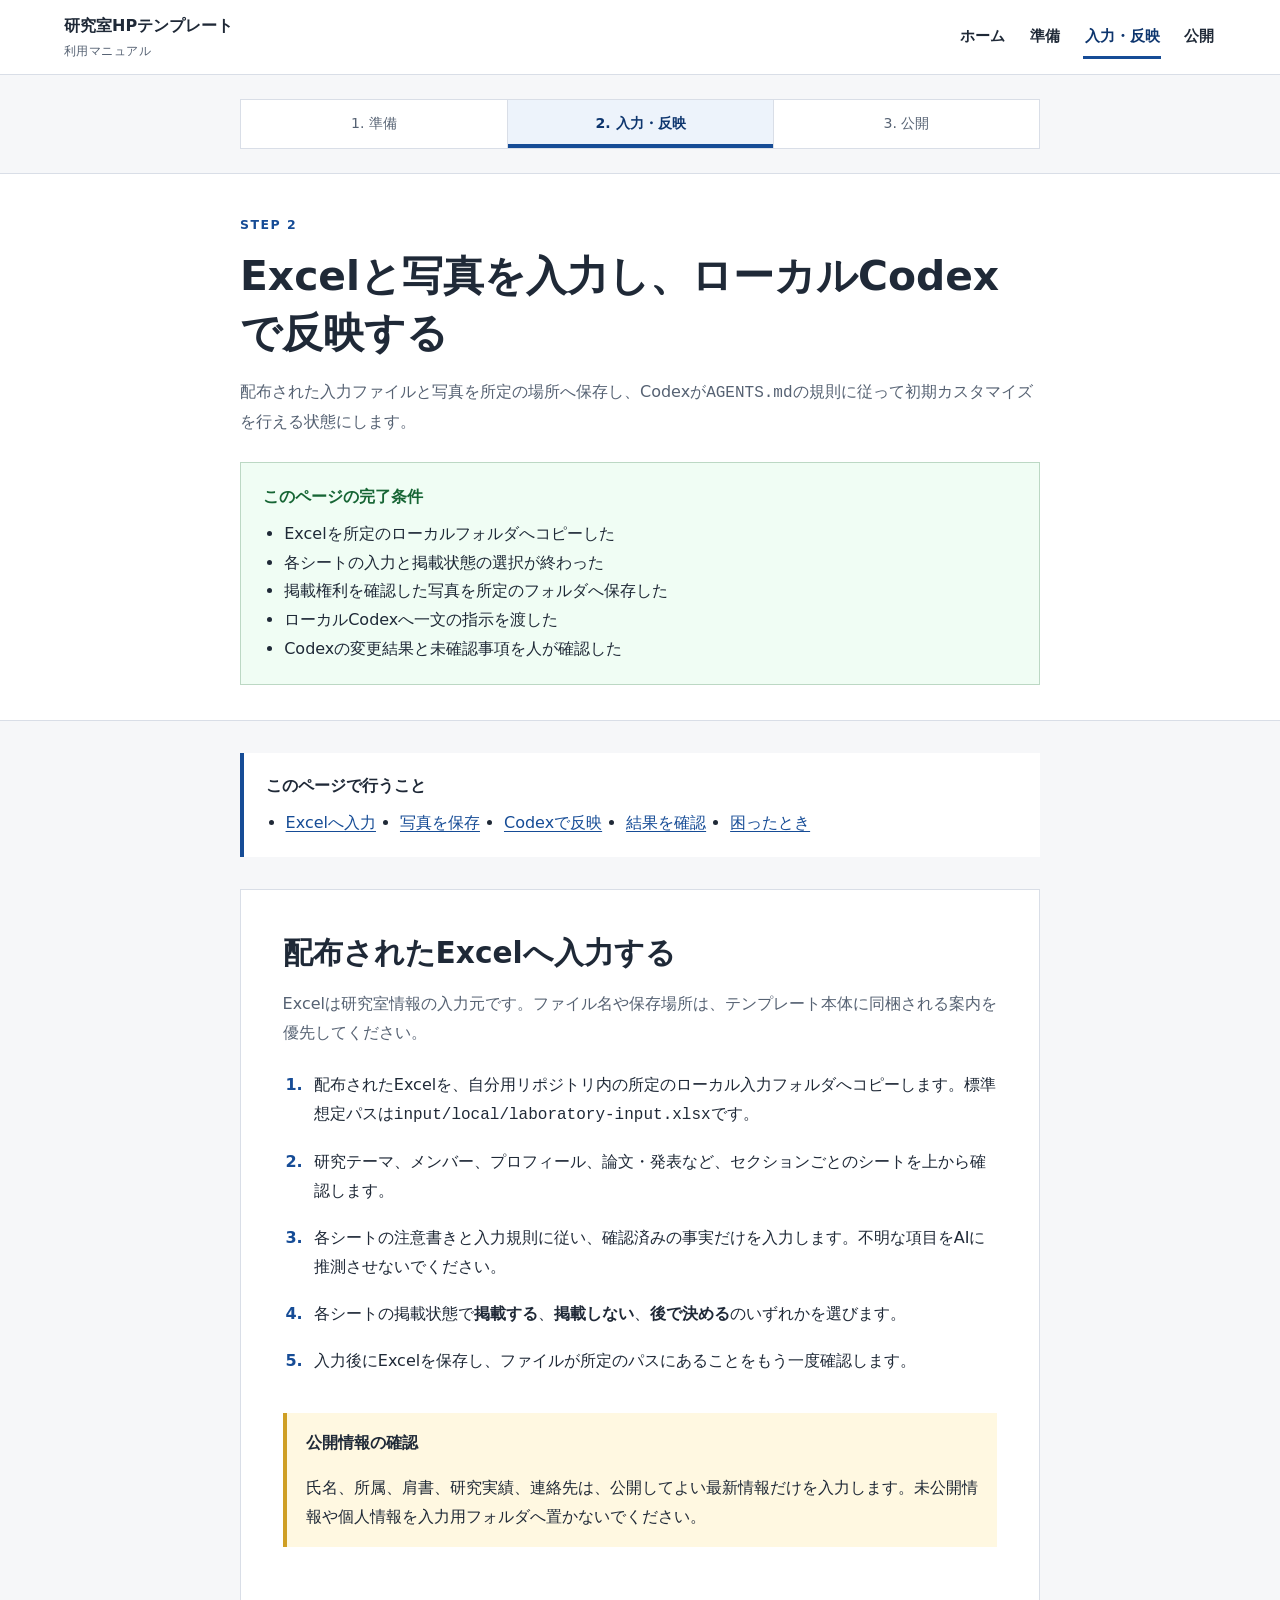
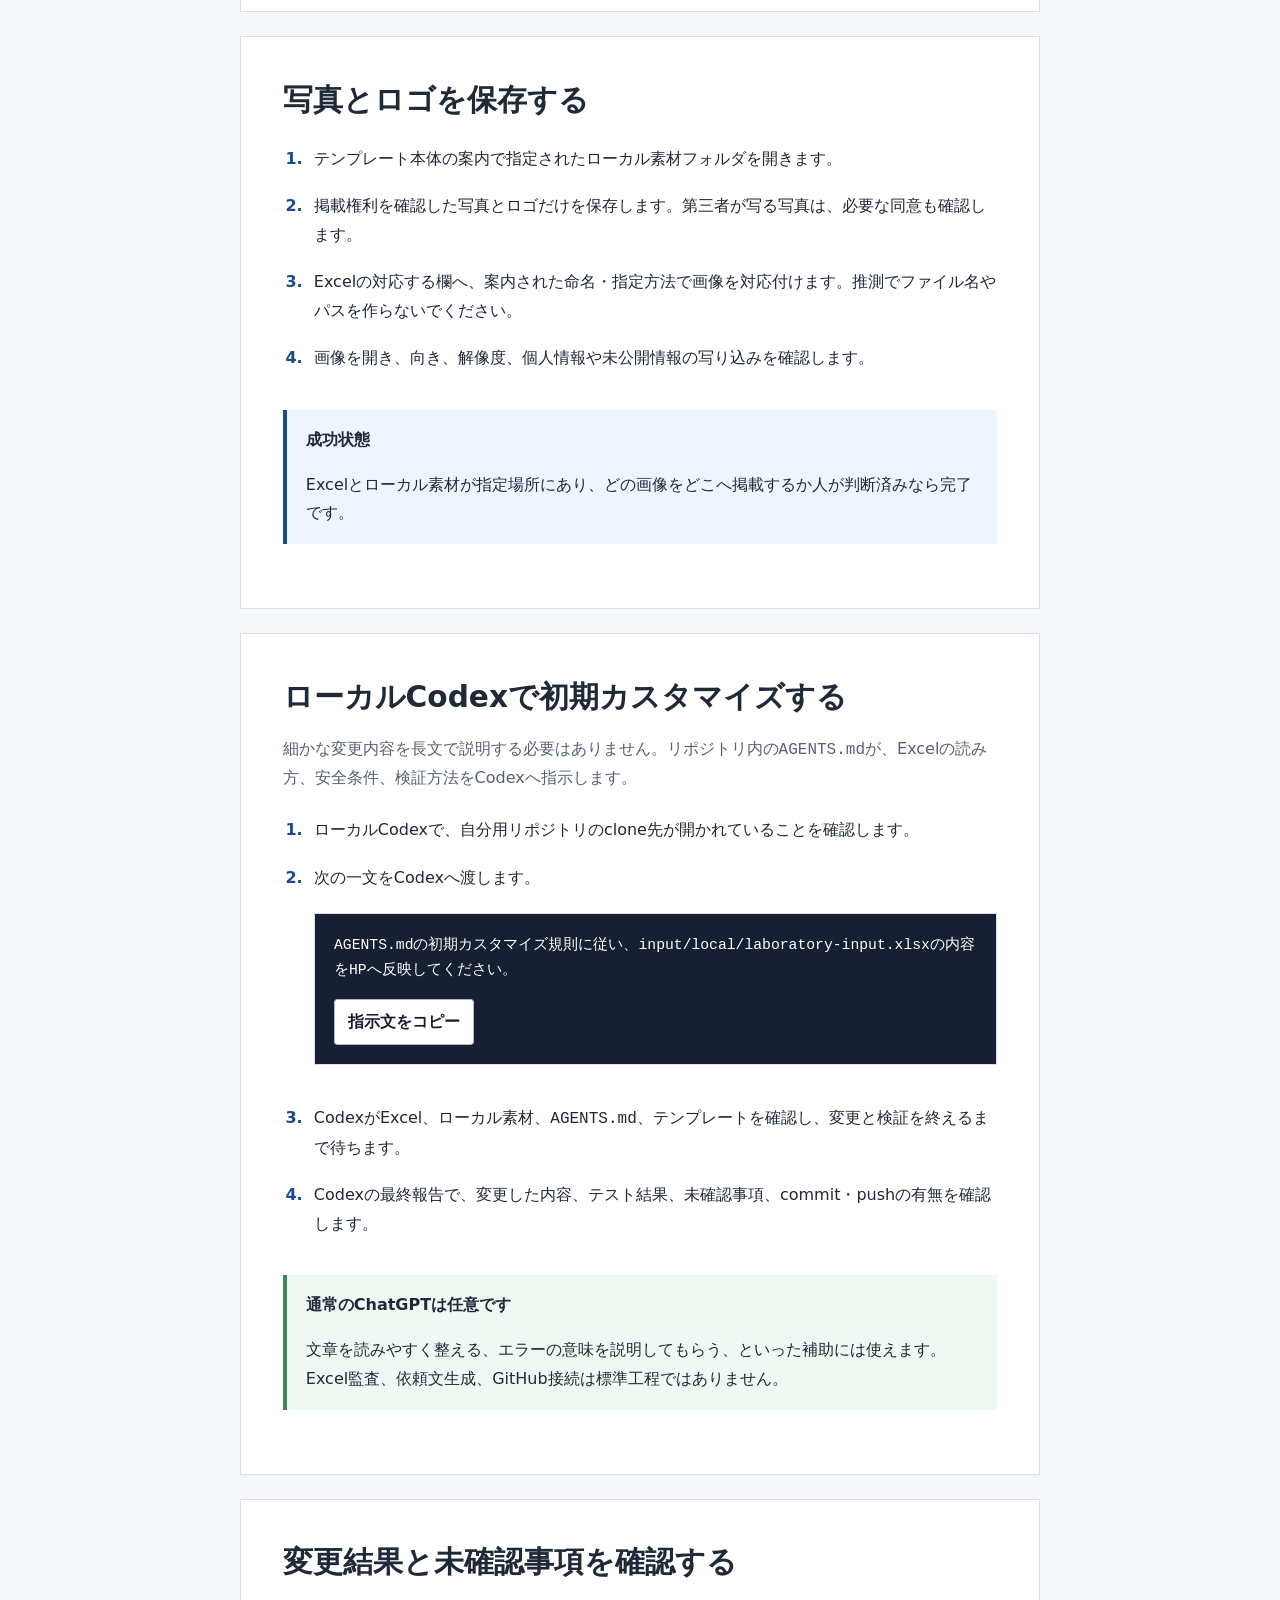
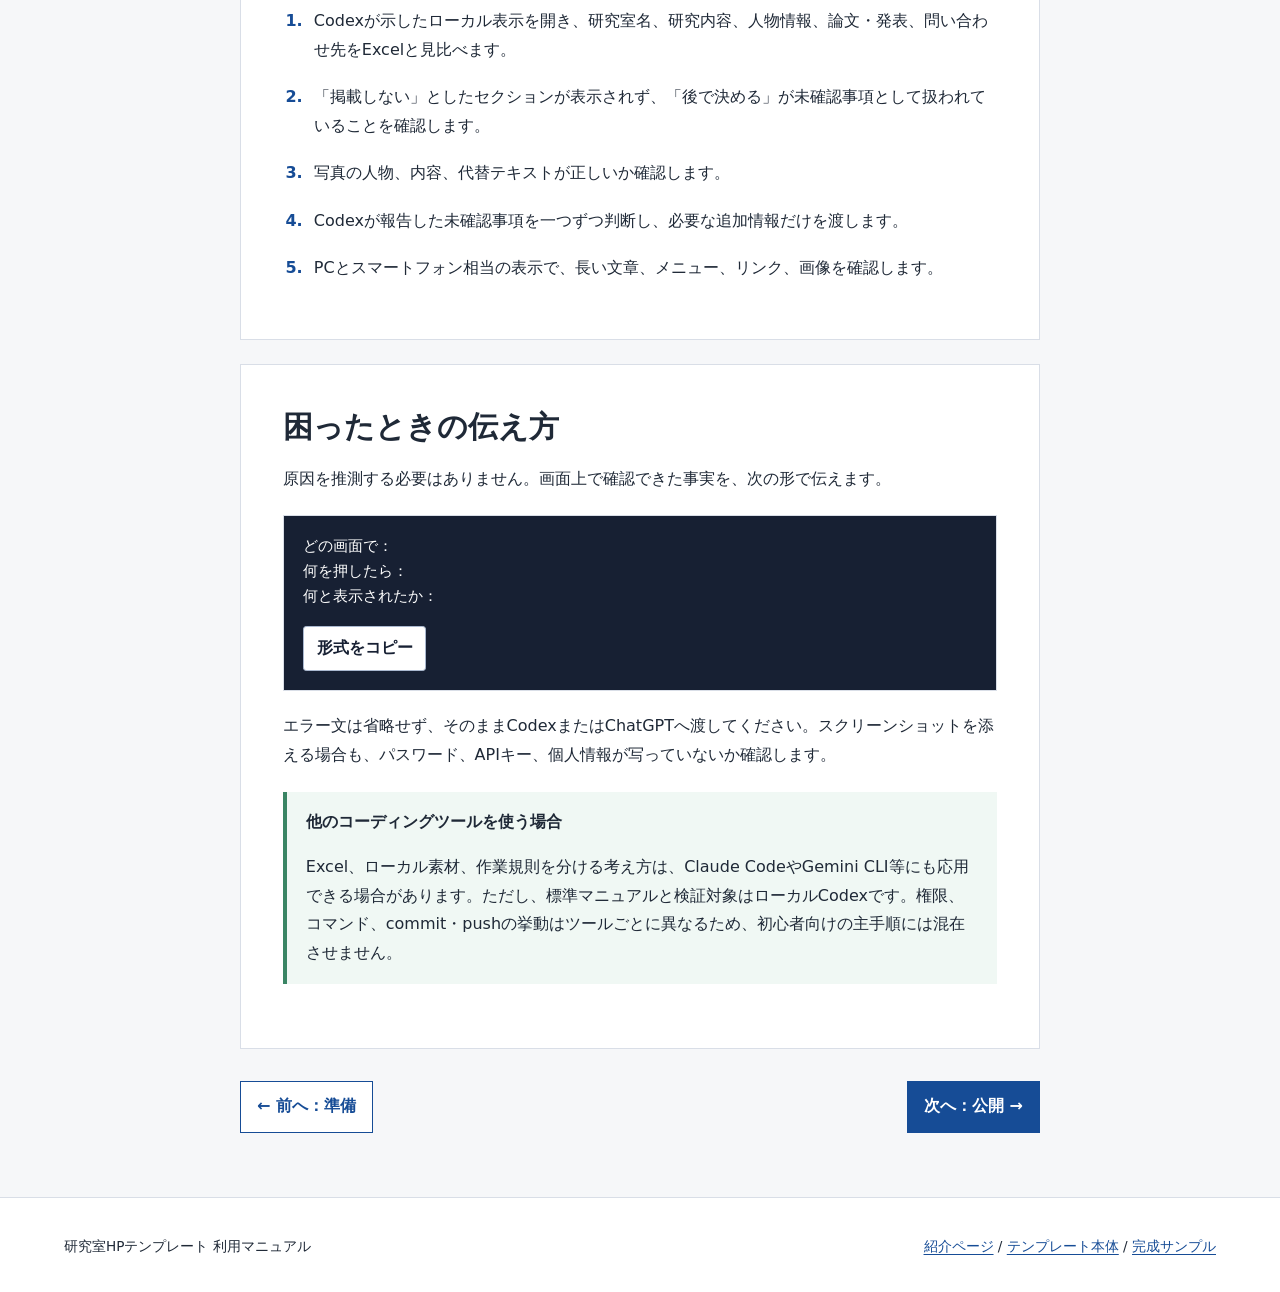
==== commit 9f5d4629: "Correct distribution and manual design separation" ====
--- a/edit.html
+++ b/edit.html
@@ -5,12 +5,12 @@
     <meta name="viewport" content="width=device-width, initial-scale=1.0" />
     <meta name="description" content="配布されたExcelと写真を準備し、一文の指示でローカルCodexへ研究室HPテンプレートへの反映を依頼する手順です。" />
     <title>入力・反映｜研究室HPテンプレート 利用マニュアル</title>
-    <link rel="stylesheet" href="./assets/css/style.css" />
-    <script src="./assets/js/site.js" defer></script>
+    <link rel="stylesheet" href="./assets/manual/css/style.css" />
+    <script src="./assets/manual/js/site.js" defer></script>
   </head>
   <body class="manual-page">
     <a class="skip-link" href="#main-content">本文へ移動</a>
-    <header class="site-header"><div class="container site-header__inner"><a class="site-identity" href="./index.html"><span><span>研究室HPテンプレート</span><span class="site-identity__en">USER GUIDE</span></span></a><nav class="global-nav" aria-label="主要ナビゲーション"><ul><li><a href="./index.html">ホーム</a></li><li><a href="./setup.html">準備</a></li><li><a href="./edit.html" aria-current="page">入力・反映</a></li><li><a href="./publish.html">公開</a></li></ul></nav></div></header>
+    <header class="site-header"><div class="site-header__inner"><a class="site-name" href="./index.html">研究室HPテンプレート <small>利用マニュアル</small></a><nav class="global-nav" aria-label="主要ナビゲーション"><ul><li><a href="./index.html">ホーム</a></li><li><a href="./setup.html">準備</a></li><li><a href="./edit.html" aria-current="page">入力・反映</a></li><li><a href="./publish.html">公開</a></li></ul></nav></div></header>
     <main id="main-content">
       <div class="container container--reading journey-progress" aria-label="公開までの進捗"><ol><li>1. 準備</li><li aria-current="step">2. 入力・反映</li><li>3. 公開</li></ol></div>
       <header class="page-header"><div class="container container--reading"><p class="eyebrow">Step 2</p><h1>Excelと写真を入力し、ローカルCodexで反映する</h1><p class="lead">配布された入力ファイルと写真を所定の場所へ保存し、Codexが<code>AGENTS.md</code>の規則に従って初期カスタマイズを行える状態にします。</p><section class="completion-box" aria-labelledby="completion-title"><h2 id="completion-title">このページの完了条件</h2><ul><li>Excelを所定のローカルフォルダへコピーした</li><li>各シートの入力と掲載状態の選択が終わった</li><li>掲載権利を確認した写真を所定のフォルダへ保存した</li><li>ローカルCodexへ一文の指示を渡した</li><li>Codexの変更結果と未確認事項を人が確認した</li></ul></section></div></header>
@@ -21,7 +21,7 @@
         <section class="manual-section" aria-labelledby="codex"><h2 id="codex">ローカルCodexで初期カスタマイズする</h2><p class="manual-section__intro">細かな変更内容を長文で説明する必要はありません。リポジトリ内の<code>AGENTS.md</code>が、Excelの読み方、安全条件、検証方法をCodexへ指示します。</p><ol class="manual-steps"><li><p>ローカルCodexで、自分用リポジトリのclone先が開かれていることを確認します。</p></li><li><p>次の一文をCodexへ渡します。</p><div class="prompt-box"><pre id="initial-prompt">AGENTS.mdの初期カスタマイズ規則に従い、input/local/laboratory-input.xlsxの内容をHPへ反映してください。</pre><button class="copy-button" type="button" data-copy-target="initial-prompt">指示文をコピー</button><span class="copy-status" role="status" aria-live="polite"></span></div></li><li><p>CodexがExcel、ローカル素材、<code>AGENTS.md</code>、テンプレートを確認し、変更と検証を終えるまで待ちます。</p></li><li><p>Codexの最終報告で、変更した内容、テスト結果、未確認事項、commit・pushの有無を確認します。</p></li></ol><aside class="callout callout--tip"><p class="callout__title">通常のChatGPTは任意です</p><p>文章を読みやすく整える、エラーの意味を説明してもらう、といった補助には使えます。Excel監査、依頼文生成、GitHub接続は標準工程ではありません。</p></aside></section>
         <section class="manual-section" aria-labelledby="review"><h2 id="review">変更結果と未確認事項を確認する</h2><ol class="manual-steps"><li><p>Codexが示したローカル表示を開き、研究室名、研究内容、人物情報、論文・発表、問い合わせ先をExcelと見比べます。</p></li><li><p>「掲載しない」としたセクションが表示されず、「後で決める」が未確認事項として扱われていることを確認します。</p></li><li><p>写真の人物、内容、代替テキストが正しいか確認します。</p></li><li><p>Codexが報告した未確認事項を一つずつ判断し、必要な追加情報だけを渡します。</p></li><li><p>PCとスマートフォン相当の表示で、長い文章、メニュー、リンク、画像を確認します。</p></li></ol></section>
         <section class="manual-section" aria-labelledby="trouble"><h2 id="trouble">困ったときの伝え方</h2><p>原因を推測する必要はありません。画面上で確認できた事実を、次の形で伝えます。</p><div class="prompt-box"><pre id="trouble-prompt">どの画面で：&#10;何を押したら：&#10;何と表示されたか：</pre><button class="copy-button" type="button" data-copy-target="trouble-prompt">形式をコピー</button><span class="copy-status" role="status" aria-live="polite"></span></div><p>エラー文は省略せず、そのままCodexまたはChatGPTへ渡してください。スクリーンショットを添える場合も、パスワード、APIキー、個人情報が写っていないか確認します。</p><aside class="callout callout--tip"><p class="callout__title">他のコーディングツールを使う場合</p><p>Excel、ローカル素材、作業規則を分ける考え方は、Claude CodeやGemini CLI等にも応用できる場合があります。ただし、標準マニュアルと検証対象はローカルCodexです。権限、コマンド、commit・pushの挙動はツールごとに異なるため、初心者向けの主手順には混在させません。</p></aside></section>
-        <nav class="page-actions" aria-label="前後のページ"><a href="./setup.html">← 前へ：準備</a><a class="button" href="./publish.html">次へ：公開 →</a></nav>
+        <nav class="page-actions" aria-label="前後のページ"><a href="./setup.html">← 前へ：準備</a><a class="primary-action" href="./publish.html">次へ：公開 →</a></nav>
       </div>
     </main>
     <footer class="site-footer"><div class="container site-footer__inner"><p>研究室HPテンプレート 利用マニュアル</p><p><a href="./index.html">紹介ページ</a> / <a href="https://github.com/togetogepman/HPtemplate">テンプレート本体</a> / <a href="https://academeia.github.io/web_template.github.io/sample/sample.html">完成サンプル</a></p></div></footer>
--- a/assets/manual/css/style.css
+++ b/assets/manual/css/style.css
@@ -0,0 +1,106 @@
+:root {
+  --manual-primary: #164c96;
+  --manual-primary-dark: #0d356e;
+  --manual-text: #1f2937;
+  --manual-subtle: #566273;
+  --manual-bg: #f6f7f9;
+  --manual-surface: #fff;
+  --manual-border: #d9dee7;
+  --manual-focus: #ffd84d;
+  --manual-note: #eef5ff;
+  --manual-warning: #fff8e1;
+  --manual-tip: #f0f8f4;
+  --manual-success: #f0fdf4;
+  --manual-content: 72rem;
+  --manual-reading: 50rem;
+}
+
+*, *::before, *::after { box-sizing: border-box; }
+html { scroll-behavior: smooth; color: var(--manual-text); font-family: "Yu Gothic", "Hiragino Kaku Gothic ProN", system-ui, sans-serif; font-size: 16px; line-height: 1.8; overflow-wrap: anywhere; }
+body { margin: 0; background: var(--manual-bg); }
+a { color: var(--manual-primary); text-underline-offset: .2em; }
+a:hover { text-decoration-thickness: .14em; }
+img { display: block; max-width: 100%; height: auto; }
+button { font: inherit; }
+:where(a, button, [tabindex]):focus-visible { outline: 3px solid var(--manual-focus); outline-offset: 4px; }
+code { font-family: Consolas, "Yu Gothic", monospace; }
+
+.skip-link { position: fixed; z-index: 100; top: .5rem; left: .5rem; padding: .65rem 1rem; color: #fff; background: var(--manual-primary-dark); transform: translateY(-160%); }
+.skip-link:focus { transform: none; }
+.container { width: min(calc(100% - 3rem), var(--manual-content)); margin-inline: auto; }
+.container--reading { max-width: var(--manual-reading); }
+
+.site-header { border-bottom: 1px solid var(--manual-border); background: var(--manual-surface); }
+.site-header__inner { width: min(calc(100% - 3rem), var(--manual-content)); min-height: 4.6rem; margin-inline: auto; display: flex; align-items: center; justify-content: space-between; gap: 2rem; }
+.site-name { color: var(--manual-text); font-size: 1rem; font-weight: 700; text-decoration: none; }
+.site-name small { display: block; color: var(--manual-subtle); font-size: .72rem; font-weight: 500; letter-spacing: .04em; }
+.global-nav ul { display: flex; gap: 1.35rem; margin: 0; padding: 0; list-style: none; }
+.global-nav a { display: inline-block; padding: .55rem .1rem .4rem; border-bottom: 3px solid transparent; color: var(--manual-text); font-size: .93rem; font-weight: 600; text-decoration: none; }
+.global-nav a[aria-current="page"] { color: var(--manual-primary-dark); border-color: var(--manual-primary); }
+
+.journey-progress { padding-block: 1.5rem; }
+.journey-progress ol { display: grid; grid-template-columns: repeat(3, 1fr); margin: 0; padding: 0; border: 1px solid var(--manual-border); background: var(--manual-surface); list-style: none; }
+.journey-progress li { padding: .72rem; text-align: center; color: var(--manual-subtle); font-size: .88rem; }
+.journey-progress li + li { border-left: 1px solid var(--manual-border); }
+.journey-progress li[aria-current="step"] { background: #edf3fb; color: var(--manual-primary-dark); font-weight: 700; box-shadow: inset 0 -4px var(--manual-primary); }
+
+.page-header { padding: 2.5rem 0 2.2rem; border-block: 1px solid var(--manual-border); background: var(--manual-surface); }
+.page-header h1 { margin: 0; font-size: clamp(1.8rem, 4vw, 2.55rem); font-weight: 600; line-height: 1.4; }
+.page-header .lead { margin: 1rem 0 0; color: var(--manual-subtle); }
+.eyebrow { margin: 0 0 .7rem; color: var(--manual-primary); font-size: .78rem; font-weight: 700; letter-spacing: .12em; text-transform: uppercase; }
+.completion-box { margin-top: 1.6rem; padding: 1.25rem 1.4rem; border: 1px solid #bcd8c4; background: var(--manual-success); }
+.completion-box h2 { margin: 0 0 .5rem; color: #166534; font-size: 1rem; }
+.completion-box ul { margin: 0; padding-left: 1.3rem; }
+
+.page-nav { margin-block: 2rem; padding: 1.2rem 1.4rem; border-left: 4px solid var(--manual-primary); background: var(--manual-surface); }
+.page-nav h2 { margin: 0 0 .5rem; font-size: 1rem; }
+.page-nav ul { display: flex; flex-wrap: wrap; gap: .3rem 1.5rem; margin: 0; padding-left: 1.2rem; }
+.section-list { display: grid; gap: 1.5rem; padding-bottom: 4rem; }
+.manual-section { padding: clamp(1.5rem, 4vw, 2.6rem); border: 1px solid var(--manual-border); background: var(--manual-surface); }
+.manual-section h2 { margin: 0 0 1rem; font-size: clamp(1.4rem, 3vw, 1.85rem); line-height: 1.45; }
+.manual-section h3 { margin: 2rem 0 .65rem; font-size: 1.15rem; }
+.manual-section__intro { color: var(--manual-subtle); }
+.manual-steps { margin: 1.2rem 0 0; padding-left: 1.6rem; }
+.manual-steps > li { padding: .25rem 0 .9rem .35rem; }
+.manual-steps > li::marker { color: var(--manual-primary); font-weight: 800; }
+.manual-steps p { margin: 0; }
+.check-list { padding-left: 1.35rem; }
+
+.term-list > div { display: grid; grid-template-columns: 10rem 1fr; gap: 1rem; padding-block: .8rem; border-top: 1px solid var(--manual-border); }
+.term-list > div:last-child { border-bottom: 1px solid var(--manual-border); }
+.term-list dt { font-weight: 700; }
+.term-list dd { margin: 0; }
+.callout { margin: 1.4rem 0; padding: 1rem 1.2rem; border-left: 4px solid var(--manual-primary); background: var(--manual-note); }
+.callout--warning { border-color: #cf9f24; background: var(--manual-warning); }
+.callout--tip { border-color: #3a8564; background: var(--manual-tip); }
+.callout__title { margin: 0 0 .25rem; font-weight: 800; }
+.callout p:last-child { margin-bottom: 0; }
+
+.prompt-box { margin: 1.3rem 0; padding: 1.2rem; border: 1px solid var(--manual-border); background: #172033; color: #fff; }
+.prompt-box pre { margin: 0; white-space: pre-wrap; overflow-wrap: anywhere; font: .92rem/1.7 Consolas, "Yu Gothic", monospace; }
+.copy-button { margin-top: 1rem; padding: .45rem .8rem; border: 1px solid #aab8cf; border-radius: .2rem; background: #fff; color: #172033; cursor: pointer; font-weight: 700; }
+.copy-status { margin-left: .6rem; font-size: .84rem; }
+.manual-figure { margin: 1.2rem 0; padding: 1rem; border: 1px solid var(--manual-border); background: #fafbfc; }
+.manual-figure img { margin-inline: auto; border: 1px solid #e1e5eb; }
+.manual-figure figcaption { margin-top: .7rem; color: var(--manual-subtle); font-size: .83rem; }
+.page-actions { display: flex; justify-content: space-between; gap: 1rem; margin-top: .5rem; }
+.page-actions a { display: inline-flex; min-height: 3rem; align-items: center; padding: .65rem 1rem; border: 1px solid var(--manual-primary); background: var(--manual-surface); font-weight: 700; text-decoration: none; }
+.page-actions .primary-action { background: var(--manual-primary); color: #fff; }
+.site-footer { padding-block: 2.3rem; border-top: 1px solid var(--manual-border); background: var(--manual-surface); font-size: .85rem; }
+.site-footer__inner { display: flex; flex-wrap: wrap; justify-content: space-between; gap: 1rem; }
+.site-footer p { margin: 0; }
+
+@media (max-width: 42rem) {
+  .container, .site-header__inner { width: min(calc(100% - 2rem), var(--manual-content)); }
+  .site-header__inner { align-items: flex-start; flex-direction: column; gap: .55rem; padding-block: .8rem; }
+  .global-nav { width: 100%; overflow-x: auto; }
+  .global-nav ul { min-width: max-content; gap: 1rem; }
+  .journey-progress li { padding-inline: .25rem; font-size: .76rem; }
+  .page-nav ul { display: block; }
+  .term-list > div { grid-template-columns: 1fr; gap: .1rem; }
+  .manual-section { padding: 1.25rem 1rem; }
+  .page-actions { align-items: stretch; flex-direction: column; }
+  .page-actions a { justify-content: center; }
+}
+
+@media (prefers-reduced-motion: reduce) { html { scroll-behavior: auto; } }
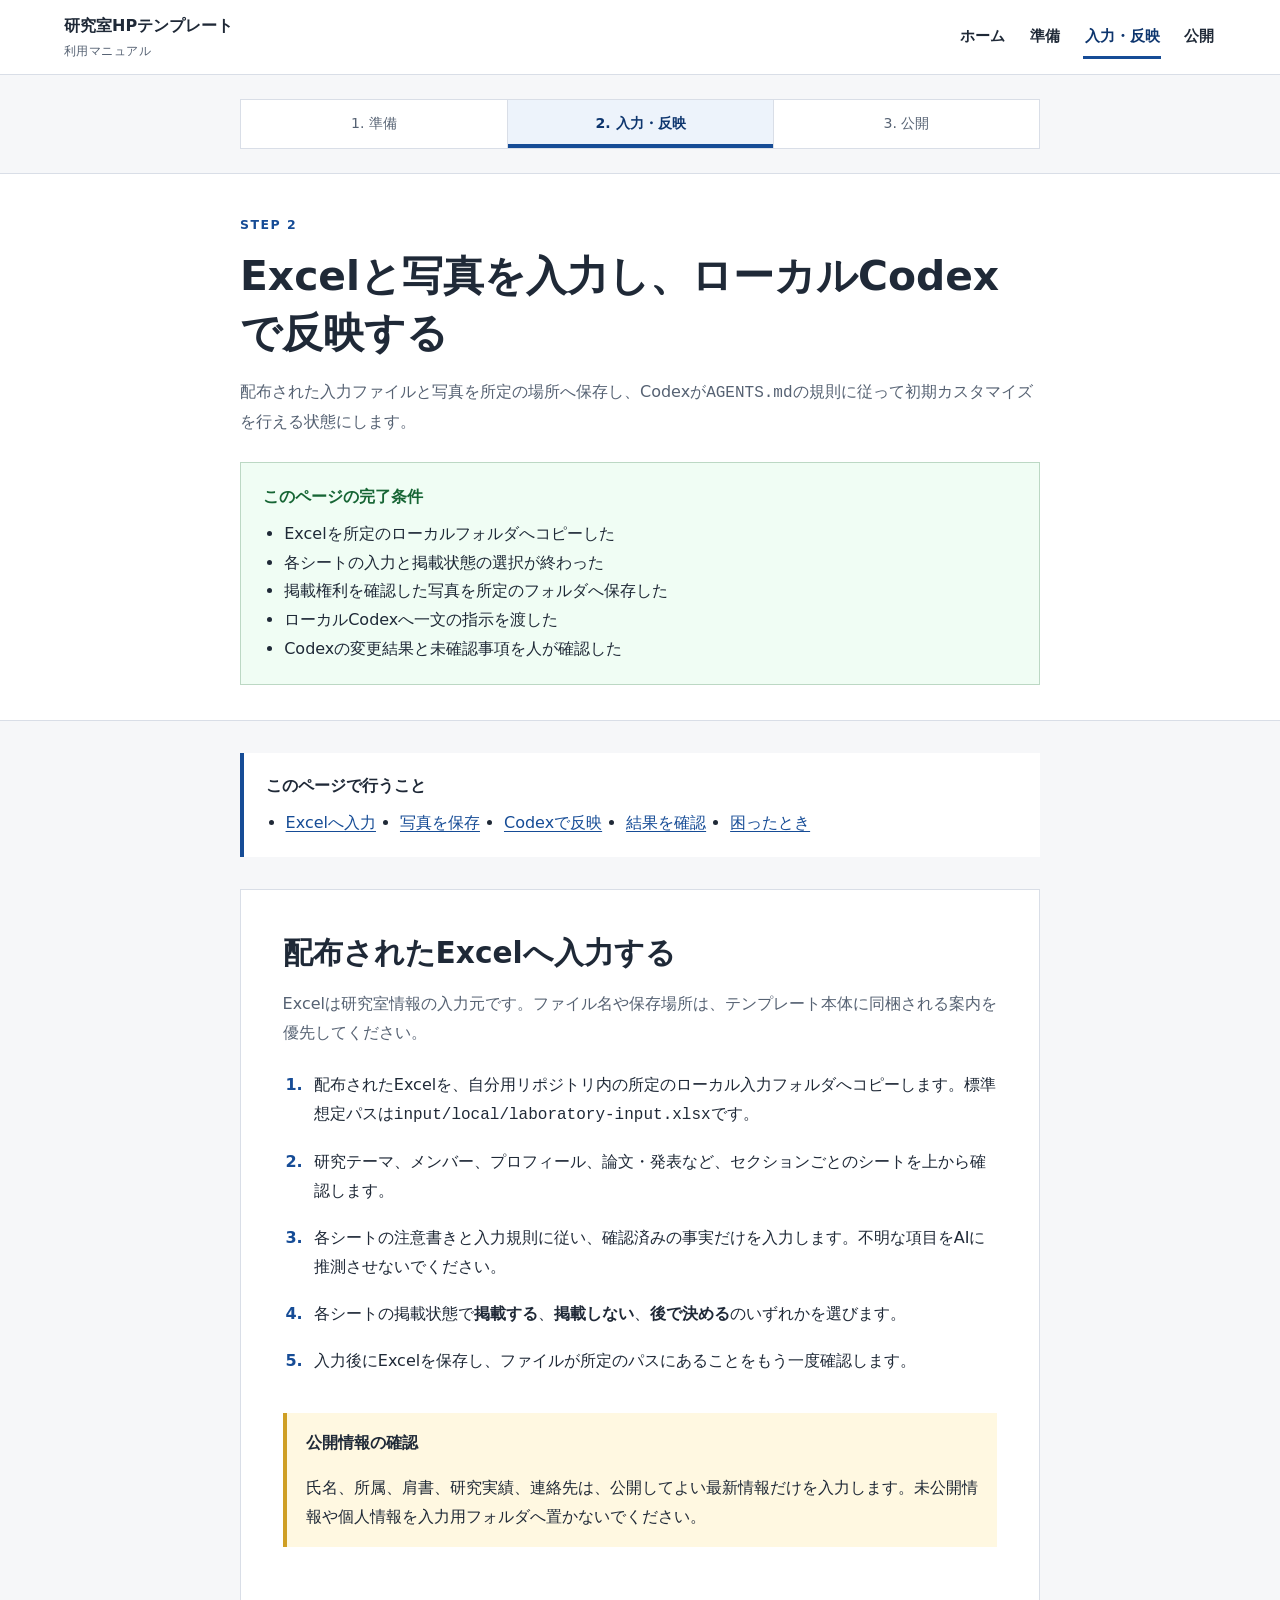
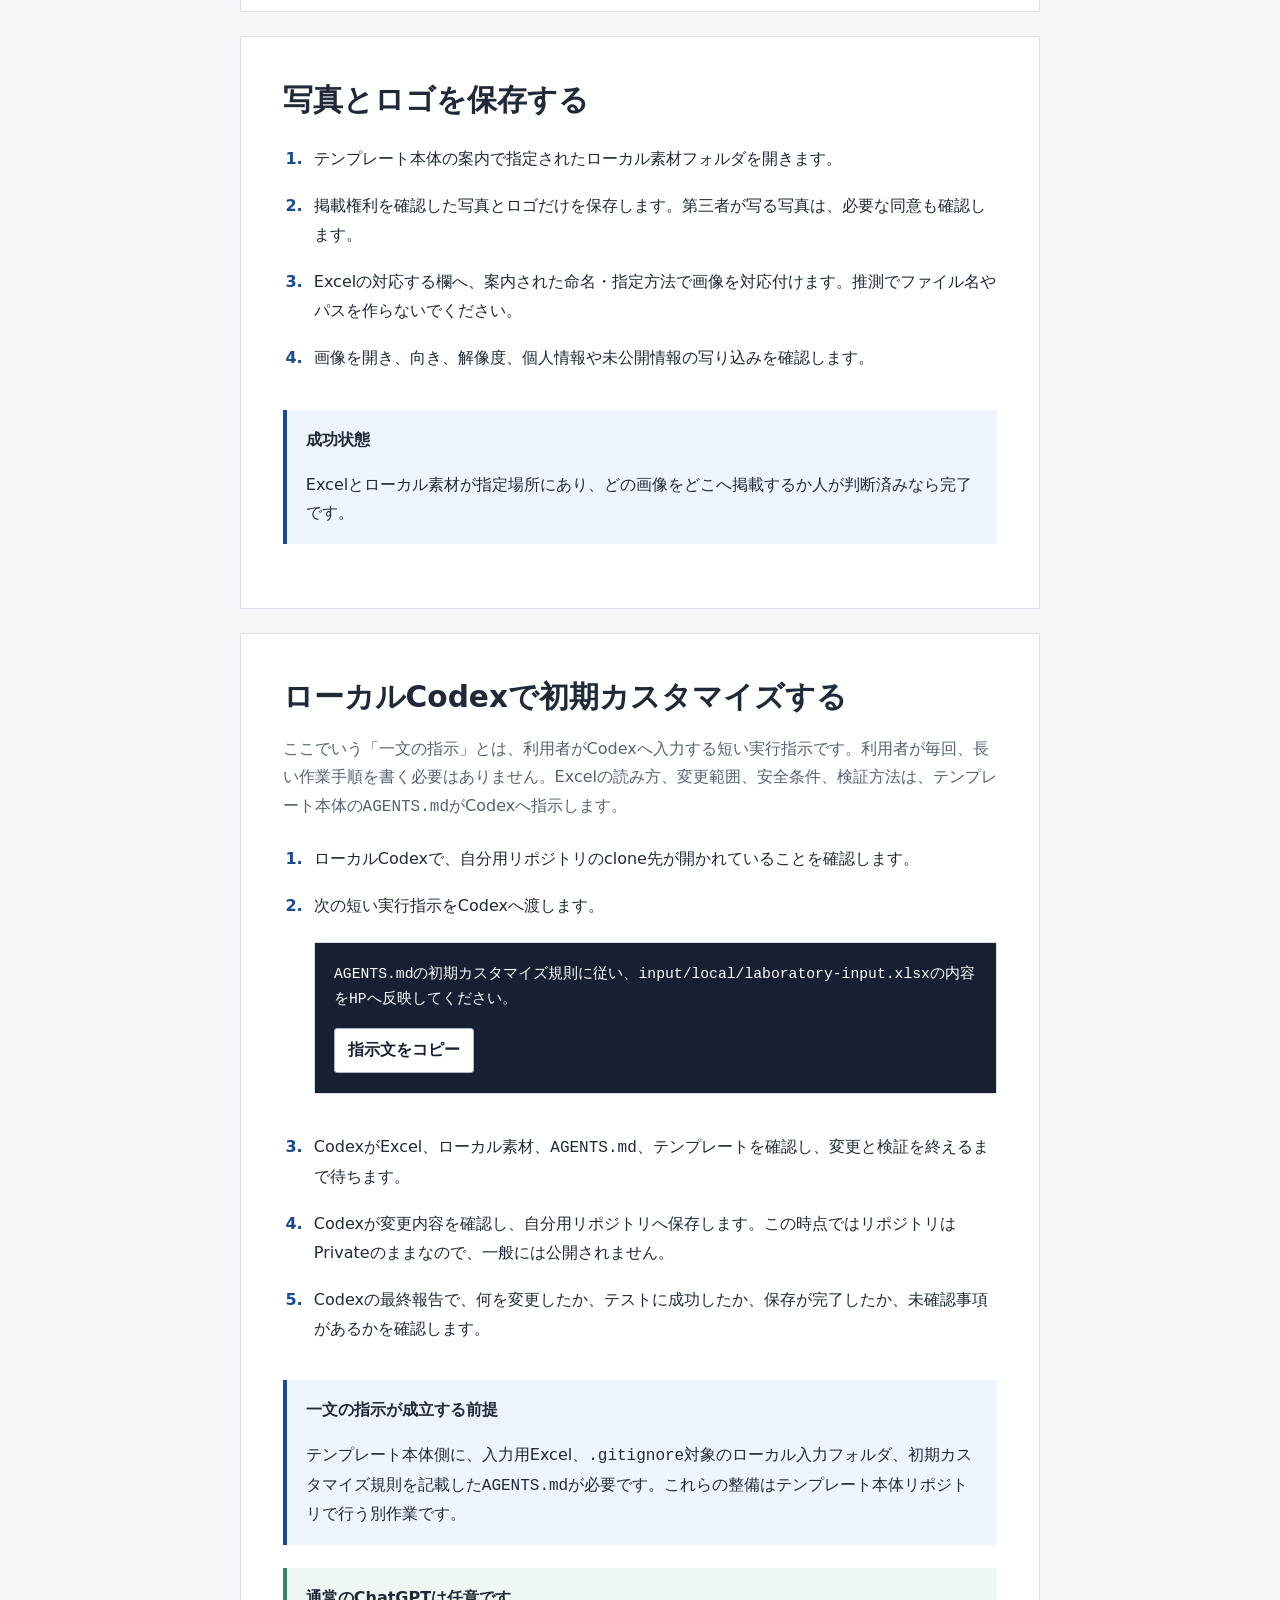
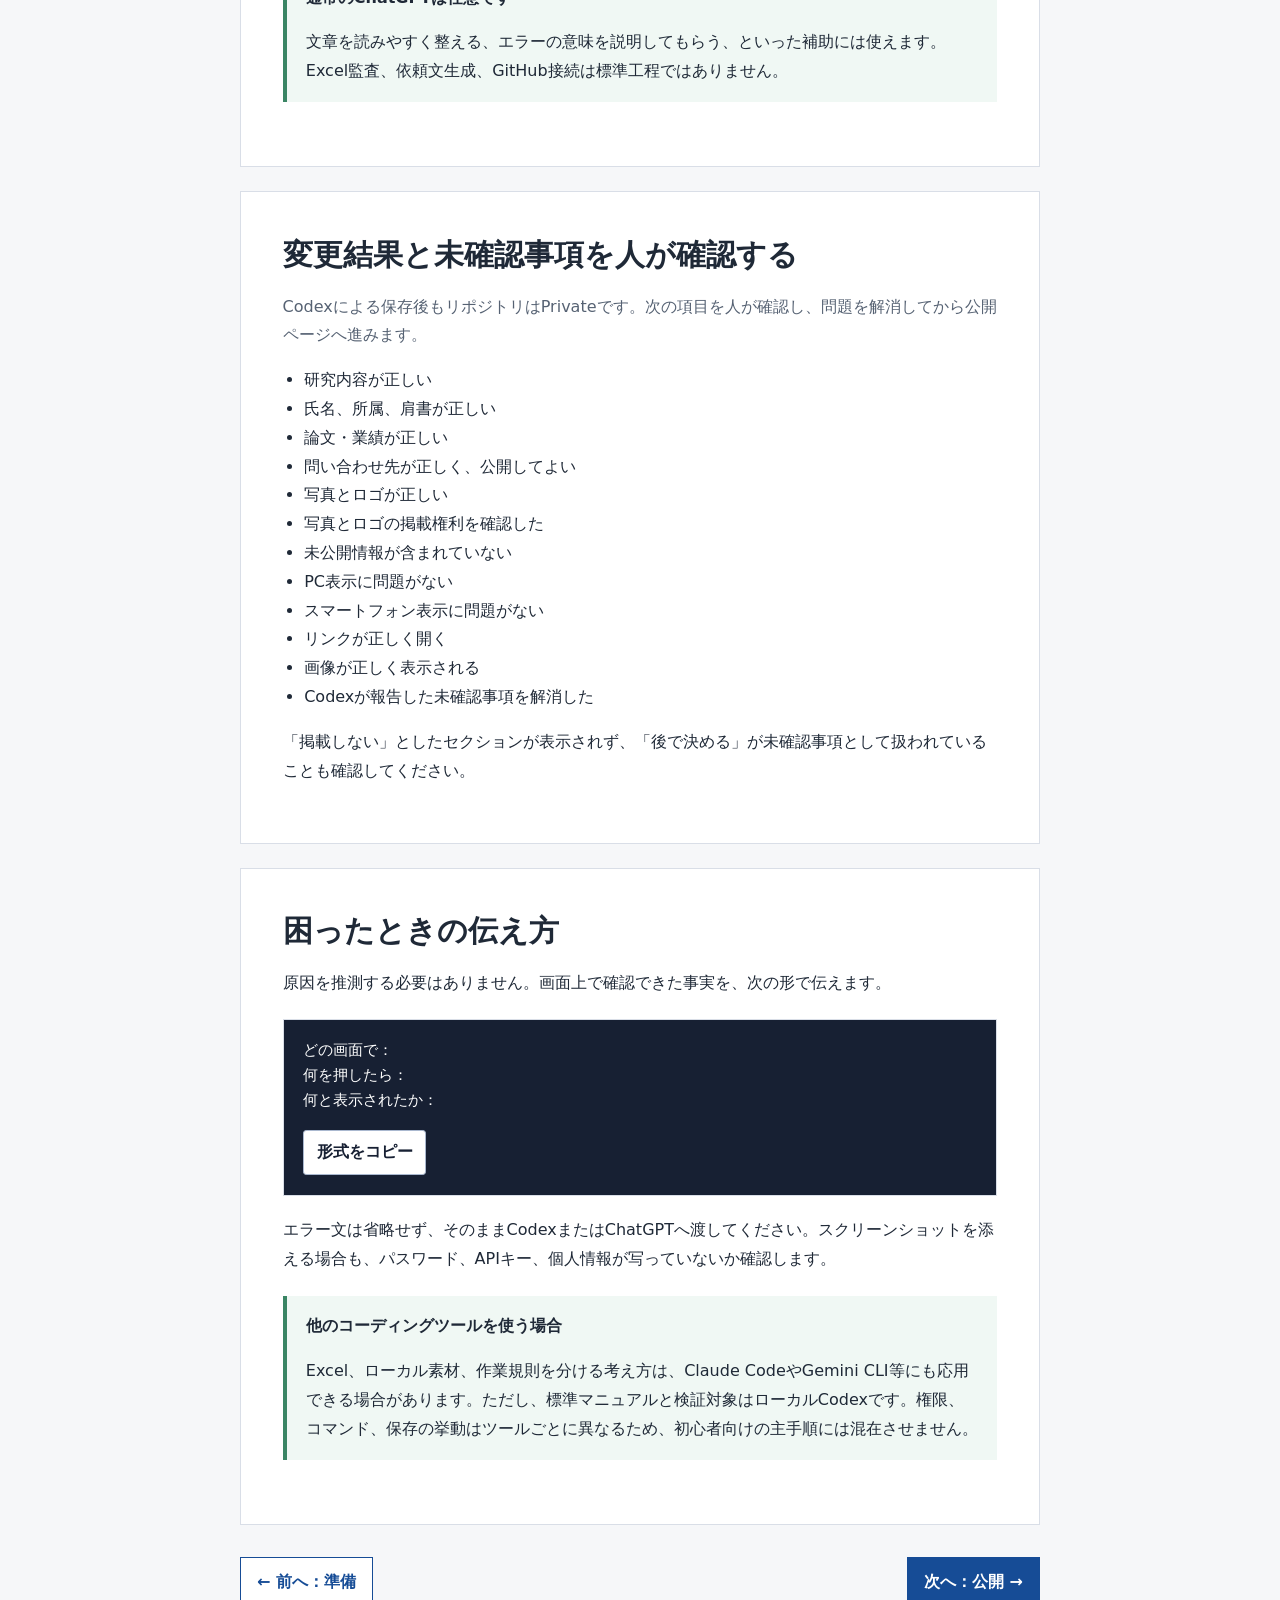
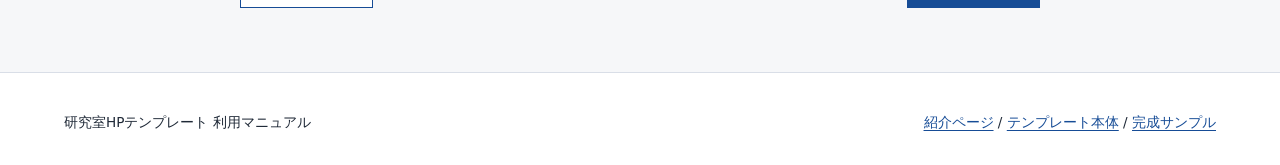
==== commit 5e92bbde: "Refine private-to-public publishing workflow" ====
--- a/edit.html
+++ b/edit.html
@@ -18,9 +18,9 @@
       <div class="container container--reading section-list">
         <section class="manual-section" aria-labelledby="input"><h2 id="input">配布されたExcelへ入力する</h2><p class="manual-section__intro">Excelは研究室情報の入力元です。ファイル名や保存場所は、テンプレート本体に同梱される案内を優先してください。</p><ol class="manual-steps"><li><p>配布されたExcelを、自分用リポジトリ内の所定のローカル入力フォルダへコピーします。標準想定パスは<code>input/local/laboratory-input.xlsx</code>です。</p></li><li><p>研究テーマ、メンバー、プロフィール、論文・発表など、セクションごとのシートを上から確認します。</p></li><li><p>各シートの注意書きと入力規則に従い、確認済みの事実だけを入力します。不明な項目をAIに推測させないでください。</p></li><li><p>各シートの掲載状態で<strong>掲載する</strong>、<strong>掲載しない</strong>、<strong>後で決める</strong>のいずれかを選びます。</p></li><li><p>入力後にExcelを保存し、ファイルが所定のパスにあることをもう一度確認します。</p></li></ol><aside class="callout callout--warning"><p class="callout__title">公開情報の確認</p><p>氏名、所属、肩書、研究実績、連絡先は、公開してよい最新情報だけを入力します。未公開情報や個人情報を入力用フォルダへ置かないでください。</p></aside></section>
         <section class="manual-section" aria-labelledby="images"><h2 id="images">写真とロゴを保存する</h2><ol class="manual-steps"><li><p>テンプレート本体の案内で指定されたローカル素材フォルダを開きます。</p></li><li><p>掲載権利を確認した写真とロゴだけを保存します。第三者が写る写真は、必要な同意も確認します。</p></li><li><p>Excelの対応する欄へ、案内された命名・指定方法で画像を対応付けます。推測でファイル名やパスを作らないでください。</p></li><li><p>画像を開き、向き、解像度、個人情報や未公開情報の写り込みを確認します。</p></li></ol><aside class="callout"><p class="callout__title">成功状態</p><p>Excelとローカル素材が指定場所にあり、どの画像をどこへ掲載するか人が判断済みなら完了です。</p></aside></section>
-        <section class="manual-section" aria-labelledby="codex"><h2 id="codex">ローカルCodexで初期カスタマイズする</h2><p class="manual-section__intro">細かな変更内容を長文で説明する必要はありません。リポジトリ内の<code>AGENTS.md</code>が、Excelの読み方、安全条件、検証方法をCodexへ指示します。</p><ol class="manual-steps"><li><p>ローカルCodexで、自分用リポジトリのclone先が開かれていることを確認します。</p></li><li><p>次の一文をCodexへ渡します。</p><div class="prompt-box"><pre id="initial-prompt">AGENTS.mdの初期カスタマイズ規則に従い、input/local/laboratory-input.xlsxの内容をHPへ反映してください。</pre><button class="copy-button" type="button" data-copy-target="initial-prompt">指示文をコピー</button><span class="copy-status" role="status" aria-live="polite"></span></div></li><li><p>CodexがExcel、ローカル素材、<code>AGENTS.md</code>、テンプレートを確認し、変更と検証を終えるまで待ちます。</p></li><li><p>Codexの最終報告で、変更した内容、テスト結果、未確認事項、commit・pushの有無を確認します。</p></li></ol><aside class="callout callout--tip"><p class="callout__title">通常のChatGPTは任意です</p><p>文章を読みやすく整える、エラーの意味を説明してもらう、といった補助には使えます。Excel監査、依頼文生成、GitHub接続は標準工程ではありません。</p></aside></section>
-        <section class="manual-section" aria-labelledby="review"><h2 id="review">変更結果と未確認事項を確認する</h2><ol class="manual-steps"><li><p>Codexが示したローカル表示を開き、研究室名、研究内容、人物情報、論文・発表、問い合わせ先をExcelと見比べます。</p></li><li><p>「掲載しない」としたセクションが表示されず、「後で決める」が未確認事項として扱われていることを確認します。</p></li><li><p>写真の人物、内容、代替テキストが正しいか確認します。</p></li><li><p>Codexが報告した未確認事項を一つずつ判断し、必要な追加情報だけを渡します。</p></li><li><p>PCとスマートフォン相当の表示で、長い文章、メニュー、リンク、画像を確認します。</p></li></ol></section>
-        <section class="manual-section" aria-labelledby="trouble"><h2 id="trouble">困ったときの伝え方</h2><p>原因を推測する必要はありません。画面上で確認できた事実を、次の形で伝えます。</p><div class="prompt-box"><pre id="trouble-prompt">どの画面で：&#10;何を押したら：&#10;何と表示されたか：</pre><button class="copy-button" type="button" data-copy-target="trouble-prompt">形式をコピー</button><span class="copy-status" role="status" aria-live="polite"></span></div><p>エラー文は省略せず、そのままCodexまたはChatGPTへ渡してください。スクリーンショットを添える場合も、パスワード、APIキー、個人情報が写っていないか確認します。</p><aside class="callout callout--tip"><p class="callout__title">他のコーディングツールを使う場合</p><p>Excel、ローカル素材、作業規則を分ける考え方は、Claude CodeやGemini CLI等にも応用できる場合があります。ただし、標準マニュアルと検証対象はローカルCodexです。権限、コマンド、commit・pushの挙動はツールごとに異なるため、初心者向けの主手順には混在させません。</p></aside></section>
+        <section class="manual-section" aria-labelledby="codex"><h2 id="codex">ローカルCodexで初期カスタマイズする</h2><p class="manual-section__intro">ここでいう「一文の指示」とは、利用者がCodexへ入力する短い実行指示です。利用者が毎回、長い作業手順を書く必要はありません。Excelの読み方、変更範囲、安全条件、検証方法は、テンプレート本体の<code>AGENTS.md</code>がCodexへ指示します。</p><ol class="manual-steps"><li><p>ローカルCodexで、自分用リポジトリのclone先が開かれていることを確認します。</p></li><li><p>次の短い実行指示をCodexへ渡します。</p><div class="prompt-box"><pre id="initial-prompt">AGENTS.mdの初期カスタマイズ規則に従い、input/local/laboratory-input.xlsxの内容をHPへ反映してください。</pre><button class="copy-button" type="button" data-copy-target="initial-prompt">指示文をコピー</button><span class="copy-status" role="status" aria-live="polite"></span></div></li><li><p>CodexがExcel、ローカル素材、<code>AGENTS.md</code>、テンプレートを確認し、変更と検証を終えるまで待ちます。</p></li><li><p>Codexが変更内容を確認し、自分用リポジトリへ保存します。この時点ではリポジトリはPrivateのままなので、一般には公開されません。</p></li><li><p>Codexの最終報告で、何を変更したか、テストに成功したか、保存が完了したか、未確認事項があるかを確認します。</p></li></ol><aside class="callout"><p class="callout__title">一文の指示が成立する前提</p><p>テンプレート本体側に、入力用Excel、<code>.gitignore</code>対象のローカル入力フォルダ、初期カスタマイズ規則を記載した<code>AGENTS.md</code>が必要です。これらの整備はテンプレート本体リポジトリで行う別作業です。</p></aside><aside class="callout callout--tip"><p class="callout__title">通常のChatGPTは任意です</p><p>文章を読みやすく整える、エラーの意味を説明してもらう、といった補助には使えます。Excel監査、依頼文生成、GitHub接続は標準工程ではありません。</p></aside></section>
+        <section class="manual-section" aria-labelledby="review"><h2 id="review">変更結果と未確認事項を人が確認する</h2><p class="manual-section__intro">Codexによる保存後もリポジトリはPrivateです。次の項目を人が確認し、問題を解消してから公開ページへ進みます。</p><ul class="check-list"><li>研究内容が正しい</li><li>氏名、所属、肩書が正しい</li><li>論文・業績が正しい</li><li>問い合わせ先が正しく、公開してよい</li><li>写真とロゴが正しい</li><li>写真とロゴの掲載権利を確認した</li><li>未公開情報が含まれていない</li><li>PC表示に問題がない</li><li>スマートフォン表示に問題がない</li><li>リンクが正しく開く</li><li>画像が正しく表示される</li><li>Codexが報告した未確認事項を解消した</li></ul><p>「掲載しない」としたセクションが表示されず、「後で決める」が未確認事項として扱われていることも確認してください。</p></section>
+        <section class="manual-section" aria-labelledby="trouble"><h2 id="trouble">困ったときの伝え方</h2><p>原因を推測する必要はありません。画面上で確認できた事実を、次の形で伝えます。</p><div class="prompt-box"><pre id="trouble-prompt">どの画面で：&#10;何を押したら：&#10;何と表示されたか：</pre><button class="copy-button" type="button" data-copy-target="trouble-prompt">形式をコピー</button><span class="copy-status" role="status" aria-live="polite"></span></div><p>エラー文は省略せず、そのままCodexまたはChatGPTへ渡してください。スクリーンショットを添える場合も、パスワード、APIキー、個人情報が写っていないか確認します。</p><aside class="callout callout--tip"><p class="callout__title">他のコーディングツールを使う場合</p><p>Excel、ローカル素材、作業規則を分ける考え方は、Claude CodeやGemini CLI等にも応用できる場合があります。ただし、標準マニュアルと検証対象はローカルCodexです。権限、コマンド、保存の挙動はツールごとに異なるため、初心者向けの主手順には混在させません。</p></aside></section>
         <nav class="page-actions" aria-label="前後のページ"><a href="./setup.html">← 前へ：準備</a><a class="primary-action" href="./publish.html">次へ：公開 →</a></nav>
       </div>
     </main>
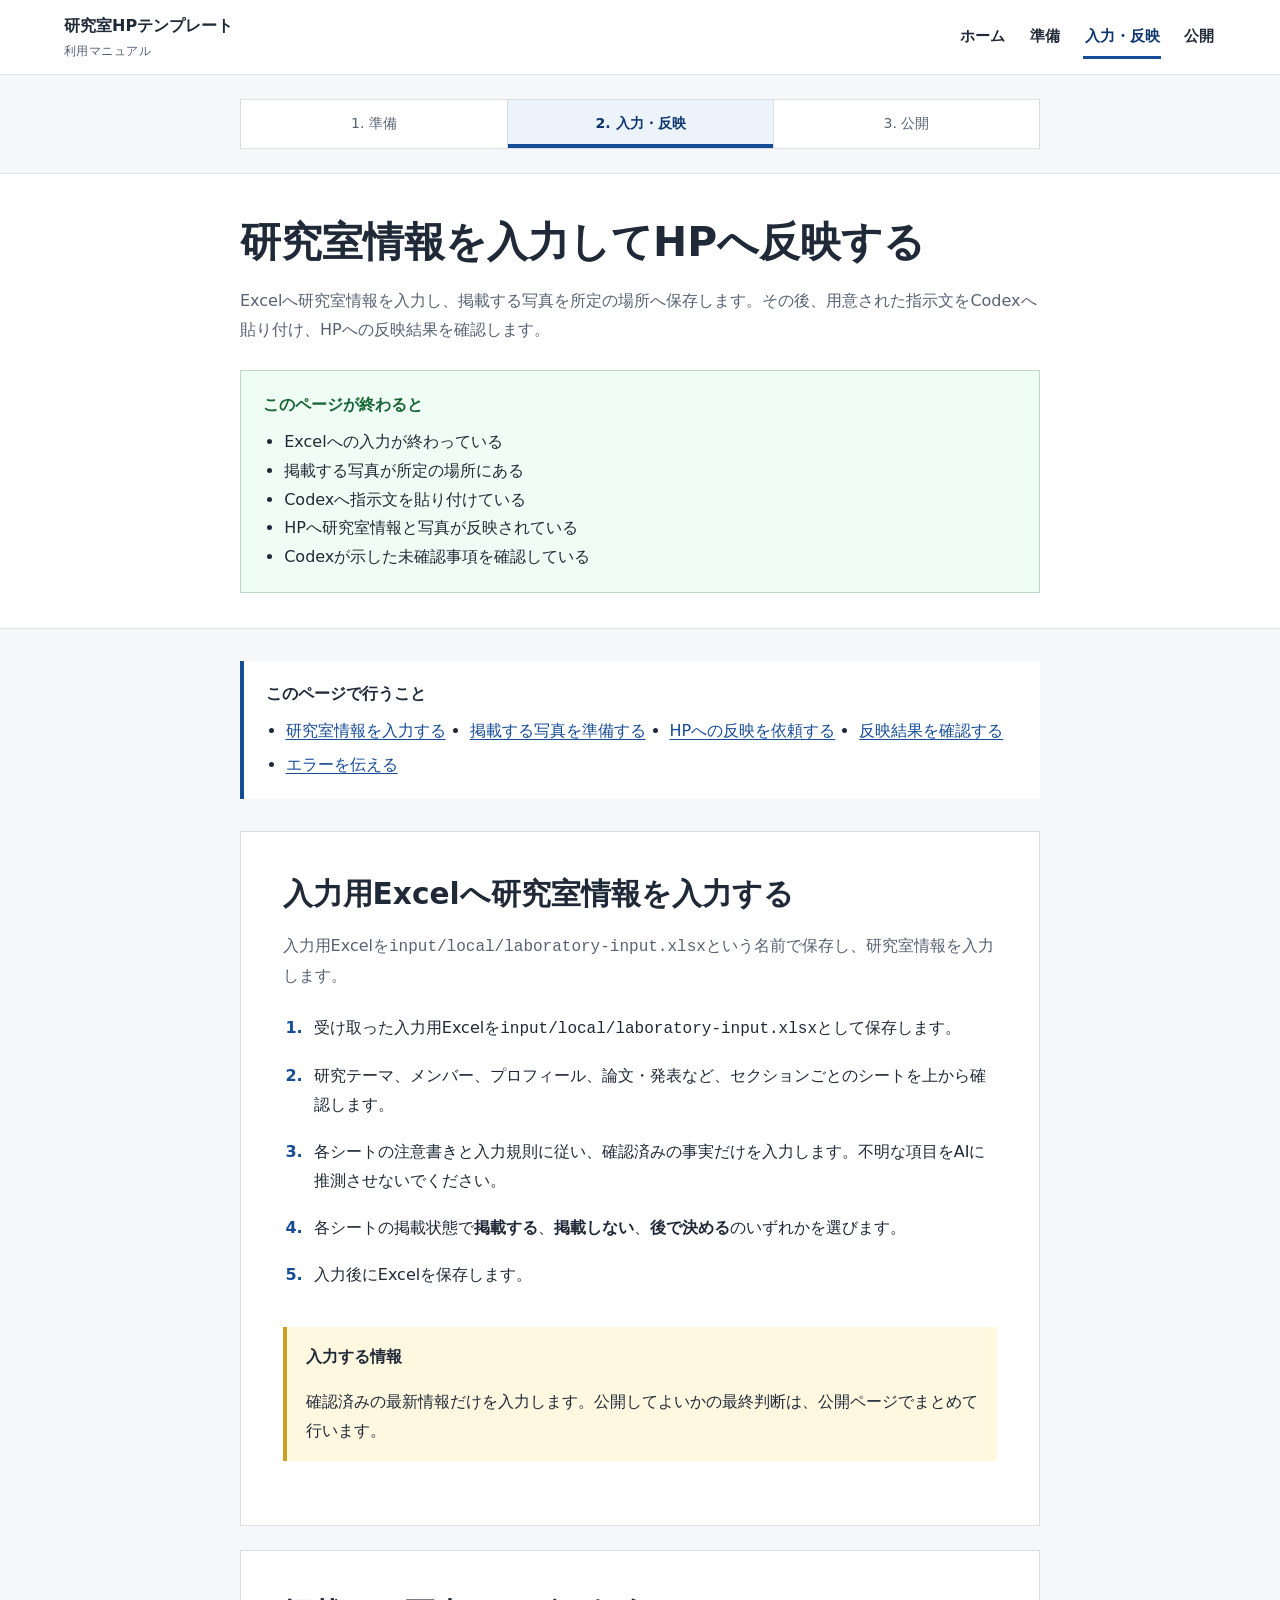
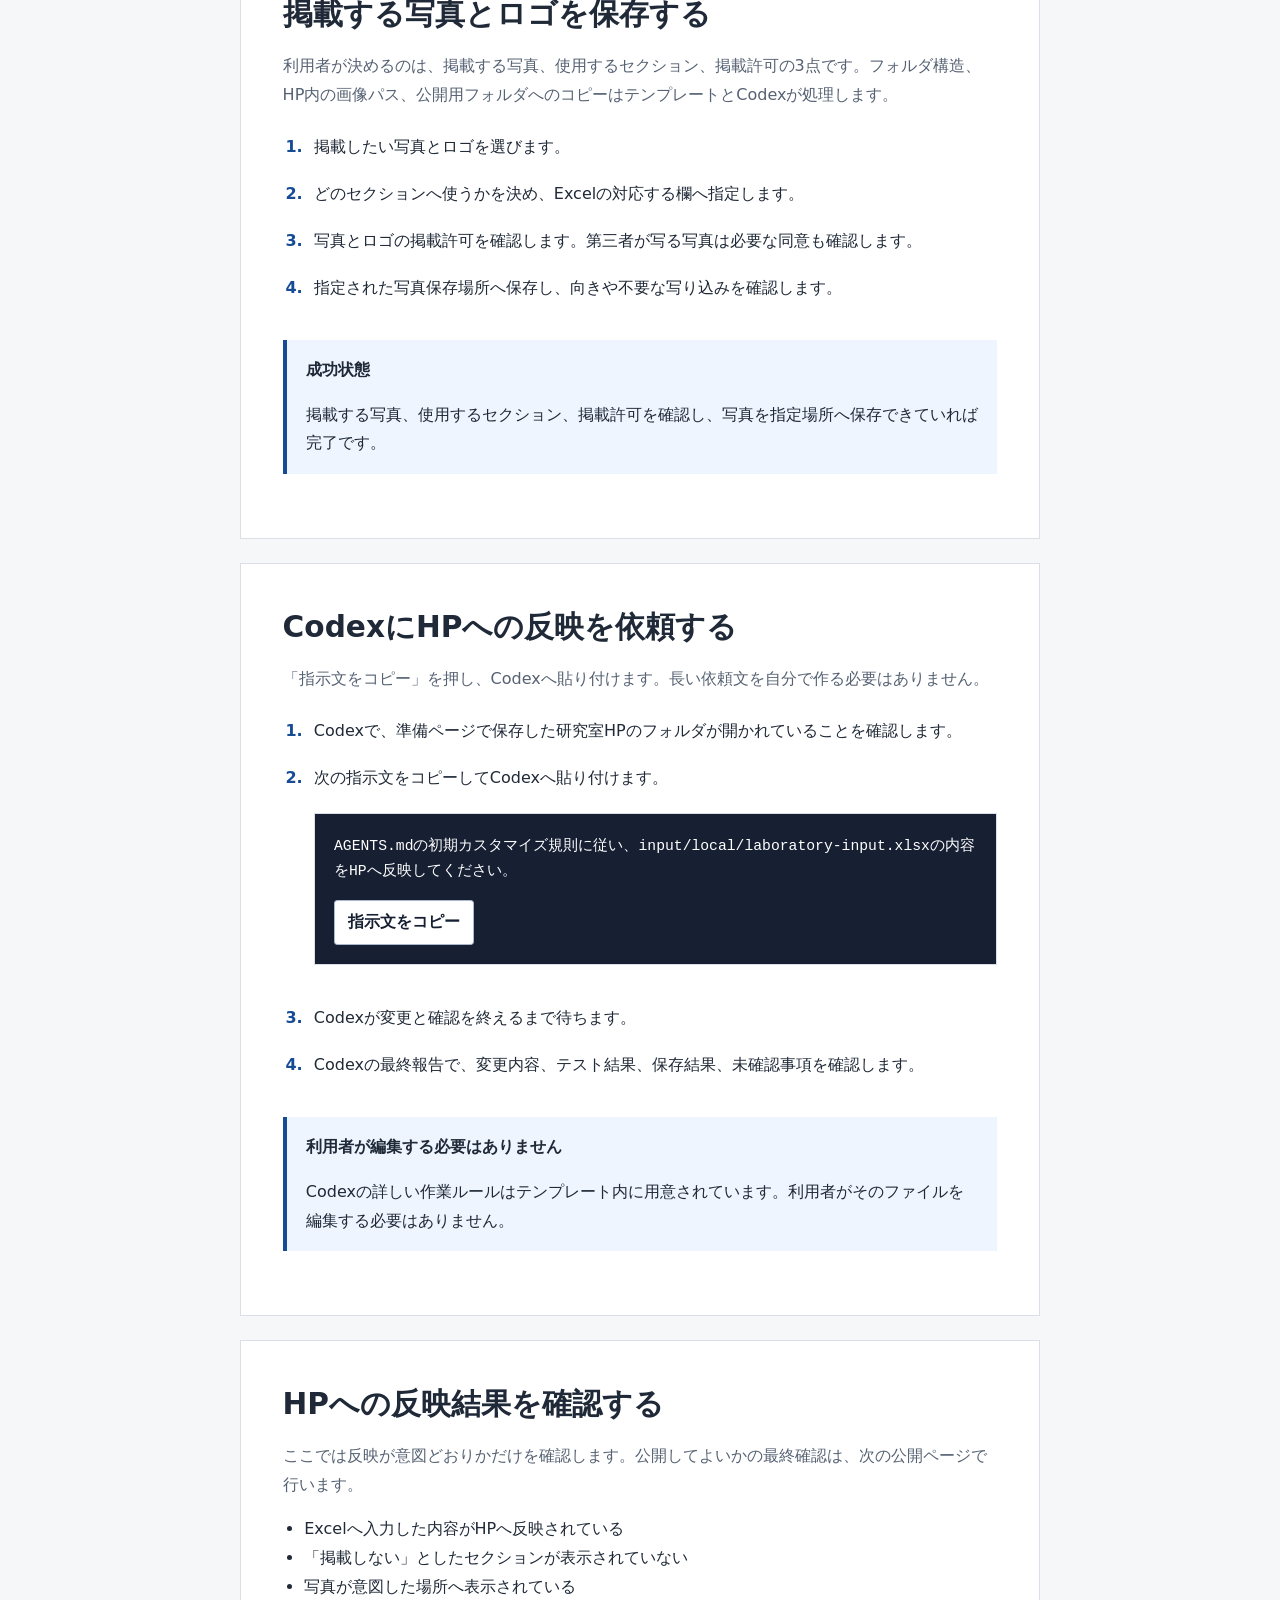
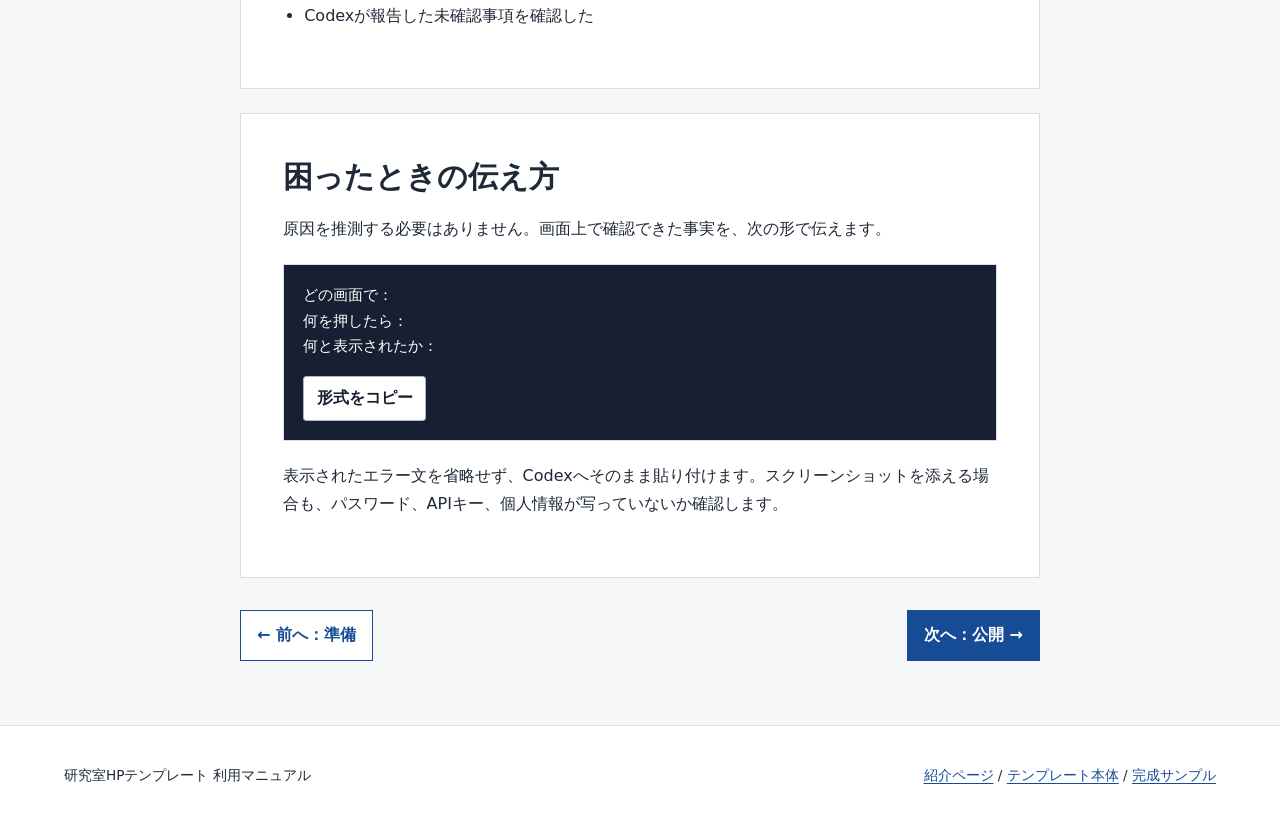
==== commit ce8e2a8a: "Improve beginner guidance across manual pages" ====
--- a/edit.html
+++ b/edit.html
@@ -3,7 +3,7 @@
   <head>
     <meta charset="UTF-8" />
     <meta name="viewport" content="width=device-width, initial-scale=1.0" />
-    <meta name="description" content="配布されたExcelと写真を準備し、一文の指示でローカルCodexへ研究室HPテンプレートへの反映を依頼する手順です。" />
+    <meta name="description" content="Excelへ研究室情報を入力し、写真を準備してCodexへHPへの反映を依頼する手順です。" />
     <title>入力・反映｜研究室HPテンプレート 利用マニュアル</title>
     <link rel="stylesheet" href="./assets/manual/css/style.css" />
     <script src="./assets/manual/js/site.js" defer></script>
@@ -13,14 +13,14 @@
     <header class="site-header"><div class="site-header__inner"><a class="site-name" href="./index.html">研究室HPテンプレート <small>利用マニュアル</small></a><nav class="global-nav" aria-label="主要ナビゲーション"><ul><li><a href="./index.html">ホーム</a></li><li><a href="./setup.html">準備</a></li><li><a href="./edit.html" aria-current="page">入力・反映</a></li><li><a href="./publish.html">公開</a></li></ul></nav></div></header>
     <main id="main-content">
       <div class="container container--reading journey-progress" aria-label="公開までの進捗"><ol><li>1. 準備</li><li aria-current="step">2. 入力・反映</li><li>3. 公開</li></ol></div>
-      <header class="page-header"><div class="container container--reading"><p class="eyebrow">Step 2</p><h1>Excelと写真を入力し、ローカルCodexで反映する</h1><p class="lead">配布された入力ファイルと写真を所定の場所へ保存し、Codexが<code>AGENTS.md</code>の規則に従って初期カスタマイズを行える状態にします。</p><section class="completion-box" aria-labelledby="completion-title"><h2 id="completion-title">このページの完了条件</h2><ul><li>Excelを所定のローカルフォルダへコピーした</li><li>各シートの入力と掲載状態の選択が終わった</li><li>掲載権利を確認した写真を所定のフォルダへ保存した</li><li>ローカルCodexへ一文の指示を渡した</li><li>Codexの変更結果と未確認事項を人が確認した</li></ul></section></div></header>
-      <nav class="container container--reading page-nav" aria-labelledby="page-nav-title"><h2 id="page-nav-title">このページで行うこと</h2><ul><li><a href="#input">Excelへ入力</a></li><li><a href="#images">写真を保存</a></li><li><a href="#codex">Codexで反映</a></li><li><a href="#review">結果を確認</a></li><li><a href="#trouble">困ったとき</a></li></ul></nav>
+      <header class="page-header"><div class="container container--reading"><h1>研究室情報を入力してHPへ反映する</h1><p class="lead">Excelへ研究室情報を入力し、掲載する写真を所定の場所へ保存します。その後、用意された指示文をCodexへ貼り付け、HPへの反映結果を確認します。</p><section class="completion-box" aria-labelledby="completion-title"><h2 id="completion-title">このページが終わると</h2><ul><li>Excelへの入力が終わっている</li><li>掲載する写真が所定の場所にある</li><li>Codexへ指示文を貼り付けている</li><li>HPへ研究室情報と写真が反映されている</li><li>Codexが示した未確認事項を確認している</li></ul></section></div></header>
+      <nav class="container container--reading page-nav" aria-labelledby="page-nav-title"><h2 id="page-nav-title">このページで行うこと</h2><ul><li><a href="#input">研究室情報を入力する</a></li><li><a href="#images">掲載する写真を準備する</a></li><li><a href="#codex">HPへの反映を依頼する</a></li><li><a href="#review">反映結果を確認する</a></li><li><a href="#trouble">エラーを伝える</a></li></ul></nav>
       <div class="container container--reading section-list">
-        <section class="manual-section" aria-labelledby="input"><h2 id="input">配布されたExcelへ入力する</h2><p class="manual-section__intro">Excelは研究室情報の入力元です。ファイル名や保存場所は、テンプレート本体に同梱される案内を優先してください。</p><ol class="manual-steps"><li><p>配布されたExcelを、自分用リポジトリ内の所定のローカル入力フォルダへコピーします。標準想定パスは<code>input/local/laboratory-input.xlsx</code>です。</p></li><li><p>研究テーマ、メンバー、プロフィール、論文・発表など、セクションごとのシートを上から確認します。</p></li><li><p>各シートの注意書きと入力規則に従い、確認済みの事実だけを入力します。不明な項目をAIに推測させないでください。</p></li><li><p>各シートの掲載状態で<strong>掲載する</strong>、<strong>掲載しない</strong>、<strong>後で決める</strong>のいずれかを選びます。</p></li><li><p>入力後にExcelを保存し、ファイルが所定のパスにあることをもう一度確認します。</p></li></ol><aside class="callout callout--warning"><p class="callout__title">公開情報の確認</p><p>氏名、所属、肩書、研究実績、連絡先は、公開してよい最新情報だけを入力します。未公開情報や個人情報を入力用フォルダへ置かないでください。</p></aside></section>
-        <section class="manual-section" aria-labelledby="images"><h2 id="images">写真とロゴを保存する</h2><ol class="manual-steps"><li><p>テンプレート本体の案内で指定されたローカル素材フォルダを開きます。</p></li><li><p>掲載権利を確認した写真とロゴだけを保存します。第三者が写る写真は、必要な同意も確認します。</p></li><li><p>Excelの対応する欄へ、案内された命名・指定方法で画像を対応付けます。推測でファイル名やパスを作らないでください。</p></li><li><p>画像を開き、向き、解像度、個人情報や未公開情報の写り込みを確認します。</p></li></ol><aside class="callout"><p class="callout__title">成功状態</p><p>Excelとローカル素材が指定場所にあり、どの画像をどこへ掲載するか人が判断済みなら完了です。</p></aside></section>
-        <section class="manual-section" aria-labelledby="codex"><h2 id="codex">ローカルCodexで初期カスタマイズする</h2><p class="manual-section__intro">ここでいう「一文の指示」とは、利用者がCodexへ入力する短い実行指示です。利用者が毎回、長い作業手順を書く必要はありません。Excelの読み方、変更範囲、安全条件、検証方法は、テンプレート本体の<code>AGENTS.md</code>がCodexへ指示します。</p><ol class="manual-steps"><li><p>ローカルCodexで、自分用リポジトリのclone先が開かれていることを確認します。</p></li><li><p>次の短い実行指示をCodexへ渡します。</p><div class="prompt-box"><pre id="initial-prompt">AGENTS.mdの初期カスタマイズ規則に従い、input/local/laboratory-input.xlsxの内容をHPへ反映してください。</pre><button class="copy-button" type="button" data-copy-target="initial-prompt">指示文をコピー</button><span class="copy-status" role="status" aria-live="polite"></span></div></li><li><p>CodexがExcel、ローカル素材、<code>AGENTS.md</code>、テンプレートを確認し、変更と検証を終えるまで待ちます。</p></li><li><p>Codexが変更内容を確認し、自分用リポジトリへ保存します。この時点ではリポジトリはPrivateのままなので、一般には公開されません。</p></li><li><p>Codexの最終報告で、何を変更したか、テストに成功したか、保存が完了したか、未確認事項があるかを確認します。</p></li></ol><aside class="callout"><p class="callout__title">一文の指示が成立する前提</p><p>テンプレート本体側に、入力用Excel、<code>.gitignore</code>対象のローカル入力フォルダ、初期カスタマイズ規則を記載した<code>AGENTS.md</code>が必要です。これらの整備はテンプレート本体リポジトリで行う別作業です。</p></aside><aside class="callout callout--tip"><p class="callout__title">通常のChatGPTは任意です</p><p>文章を読みやすく整える、エラーの意味を説明してもらう、といった補助には使えます。Excel監査、依頼文生成、GitHub接続は標準工程ではありません。</p></aside></section>
-        <section class="manual-section" aria-labelledby="review"><h2 id="review">変更結果と未確認事項を人が確認する</h2><p class="manual-section__intro">Codexによる保存後もリポジトリはPrivateです。次の項目を人が確認し、問題を解消してから公開ページへ進みます。</p><ul class="check-list"><li>研究内容が正しい</li><li>氏名、所属、肩書が正しい</li><li>論文・業績が正しい</li><li>問い合わせ先が正しく、公開してよい</li><li>写真とロゴが正しい</li><li>写真とロゴの掲載権利を確認した</li><li>未公開情報が含まれていない</li><li>PC表示に問題がない</li><li>スマートフォン表示に問題がない</li><li>リンクが正しく開く</li><li>画像が正しく表示される</li><li>Codexが報告した未確認事項を解消した</li></ul><p>「掲載しない」としたセクションが表示されず、「後で決める」が未確認事項として扱われていることも確認してください。</p></section>
-        <section class="manual-section" aria-labelledby="trouble"><h2 id="trouble">困ったときの伝え方</h2><p>原因を推測する必要はありません。画面上で確認できた事実を、次の形で伝えます。</p><div class="prompt-box"><pre id="trouble-prompt">どの画面で：&#10;何を押したら：&#10;何と表示されたか：</pre><button class="copy-button" type="button" data-copy-target="trouble-prompt">形式をコピー</button><span class="copy-status" role="status" aria-live="polite"></span></div><p>エラー文は省略せず、そのままCodexまたはChatGPTへ渡してください。スクリーンショットを添える場合も、パスワード、APIキー、個人情報が写っていないか確認します。</p><aside class="callout callout--tip"><p class="callout__title">他のコーディングツールを使う場合</p><p>Excel、ローカル素材、作業規則を分ける考え方は、Claude CodeやGemini CLI等にも応用できる場合があります。ただし、標準マニュアルと検証対象はローカルCodexです。権限、コマンド、保存の挙動はツールごとに異なるため、初心者向けの主手順には混在させません。</p></aside></section>
+        <section class="manual-section" aria-labelledby="input"><h2 id="input">入力用Excelへ研究室情報を入力する</h2><p class="manual-section__intro">入力用Excelを<code>input/local/laboratory-input.xlsx</code>という名前で保存し、研究室情報を入力します。</p><ol class="manual-steps"><li><p>受け取った入力用Excelを<code>input/local/laboratory-input.xlsx</code>として保存します。</p></li><li><p>研究テーマ、メンバー、プロフィール、論文・発表など、セクションごとのシートを上から確認します。</p></li><li><p>各シートの注意書きと入力規則に従い、確認済みの事実だけを入力します。不明な項目をAIに推測させないでください。</p></li><li><p>各シートの掲載状態で<strong>掲載する</strong>、<strong>掲載しない</strong>、<strong>後で決める</strong>のいずれかを選びます。</p></li><li><p>入力後にExcelを保存します。</p></li></ol><aside class="callout callout--warning"><p class="callout__title">入力する情報</p><p>確認済みの最新情報だけを入力します。公開してよいかの最終判断は、公開ページでまとめて行います。</p></aside></section>
+        <section class="manual-section" aria-labelledby="images"><h2 id="images">掲載する写真とロゴを保存する</h2><p class="manual-section__intro">利用者が決めるのは、掲載する写真、使用するセクション、掲載許可の3点です。フォルダ構造、HP内の画像パス、公開用フォルダへのコピーはテンプレートとCodexが処理します。</p><ol class="manual-steps"><li><p>掲載したい写真とロゴを選びます。</p></li><li><p>どのセクションへ使うかを決め、Excelの対応する欄へ指定します。</p></li><li><p>写真とロゴの掲載許可を確認します。第三者が写る写真は必要な同意も確認します。</p></li><li><p>指定された写真保存場所へ保存し、向きや不要な写り込みを確認します。</p></li></ol><aside class="callout"><p class="callout__title">成功状態</p><p>掲載する写真、使用するセクション、掲載許可を確認し、写真を指定場所へ保存できていれば完了です。</p></aside></section>
+        <section class="manual-section" aria-labelledby="codex"><h2 id="codex">CodexにHPへの反映を依頼する</h2><p class="manual-section__intro">「指示文をコピー」を押し、Codexへ貼り付けます。長い依頼文を自分で作る必要はありません。</p><ol class="manual-steps"><li><p>Codexで、準備ページで保存した研究室HPのフォルダが開かれていることを確認します。</p></li><li><p>次の指示文をコピーしてCodexへ貼り付けます。</p><div class="prompt-box"><pre id="initial-prompt">AGENTS.mdの初期カスタマイズ規則に従い、input/local/laboratory-input.xlsxの内容をHPへ反映してください。</pre><button class="copy-button" type="button" data-copy-target="initial-prompt">指示文をコピー</button><span class="copy-status" role="status" aria-live="polite"></span></div></li><li><p>Codexが変更と確認を終えるまで待ちます。</p></li><li><p>Codexの最終報告で、変更内容、テスト結果、保存結果、未確認事項を確認します。</p></li></ol><aside class="callout"><p class="callout__title">利用者が編集する必要はありません</p><p>Codexの詳しい作業ルールはテンプレート内に用意されています。利用者がそのファイルを編集する必要はありません。</p></aside></section>
+        <section class="manual-section" aria-labelledby="review"><h2 id="review">HPへの反映結果を確認する</h2><p class="manual-section__intro">ここでは反映が意図どおりかだけを確認します。公開してよいかの最終確認は、次の公開ページで行います。</p><ul class="check-list"><li>Excelへ入力した内容がHPへ反映されている</li><li>「掲載しない」としたセクションが表示されていない</li><li>写真が意図した場所へ表示されている</li><li>Codexが報告した未確認事項を確認した</li></ul></section>
+        <section class="manual-section" aria-labelledby="trouble"><h2 id="trouble">困ったときの伝え方</h2><p>原因を推測する必要はありません。画面上で確認できた事実を、次の形で伝えます。</p><div class="prompt-box"><pre id="trouble-prompt">どの画面で：&#10;何を押したら：&#10;何と表示されたか：</pre><button class="copy-button" type="button" data-copy-target="trouble-prompt">形式をコピー</button><span class="copy-status" role="status" aria-live="polite"></span></div><p>表示されたエラー文を省略せず、Codexへそのまま貼り付けます。スクリーンショットを添える場合も、パスワード、APIキー、個人情報が写っていないか確認します。</p></section>
         <nav class="page-actions" aria-label="前後のページ"><a href="./setup.html">← 前へ：準備</a><a class="primary-action" href="./publish.html">次へ：公開 →</a></nav>
       </div>
     </main>
--- a/assets/manual/css/style.css
+++ b/assets/manual/css/style.css
@@ -47,7 +47,6 @@
 .page-header { padding: 2.5rem 0 2.2rem; border-block: 1px solid var(--manual-border); background: var(--manual-surface); }
 .page-header h1 { margin: 0; font-size: clamp(1.8rem, 4vw, 2.55rem); font-weight: 600; line-height: 1.4; }
 .page-header .lead { margin: 1rem 0 0; color: var(--manual-subtle); }
-.eyebrow { margin: 0 0 .7rem; color: var(--manual-primary); font-size: .78rem; font-weight: 700; letter-spacing: .12em; text-transform: uppercase; }
 .completion-box { margin-top: 1.6rem; padding: 1.25rem 1.4rem; border: 1px solid #bcd8c4; background: var(--manual-success); }
 .completion-box h2 { margin: 0 0 .5rem; color: #166534; font-size: 1rem; }
 .completion-box ul { margin: 0; padding-left: 1.3rem; }
@@ -75,6 +74,13 @@
 .callout--tip { border-color: #3a8564; background: var(--manual-tip); }
 .callout__title { margin: 0 0 .25rem; font-weight: 800; }
 .callout p:last-child { margin-bottom: 0; }
+.publication-stages h2 { margin: 0 0 .5rem; font-size: 1.2rem; }
+.publication-stages ol { margin: 0; padding-left: 1.4rem; }
+.publication-stages li + li { margin-top: .55rem; }
+.review-groups { display: grid; grid-template-columns: repeat(2, minmax(0, 1fr)); gap: 1rem; margin-top: 1.4rem; }
+.review-group { padding: 1rem 1.1rem; border: 1px solid var(--manual-border); background: #fafbfc; }
+.review-group h3 { margin: 0 0 .45rem; }
+.review-group .check-list { margin: 0; }
 
 .prompt-box { margin: 1.3rem 0; padding: 1.2rem; border: 1px solid var(--manual-border); background: #172033; color: #fff; }
 .prompt-box pre { margin: 0; white-space: pre-wrap; overflow-wrap: anywhere; font: .92rem/1.7 Consolas, "Yu Gothic", monospace; }
@@ -98,6 +104,7 @@
   .journey-progress li { padding-inline: .25rem; font-size: .76rem; }
   .page-nav ul { display: block; }
   .term-list > div { grid-template-columns: 1fr; gap: .1rem; }
+  .review-groups { grid-template-columns: 1fr; }
   .manual-section { padding: 1.25rem 1rem; }
   .page-actions { align-items: stretch; flex-direction: column; }
   .page-actions a { justify-content: center; }
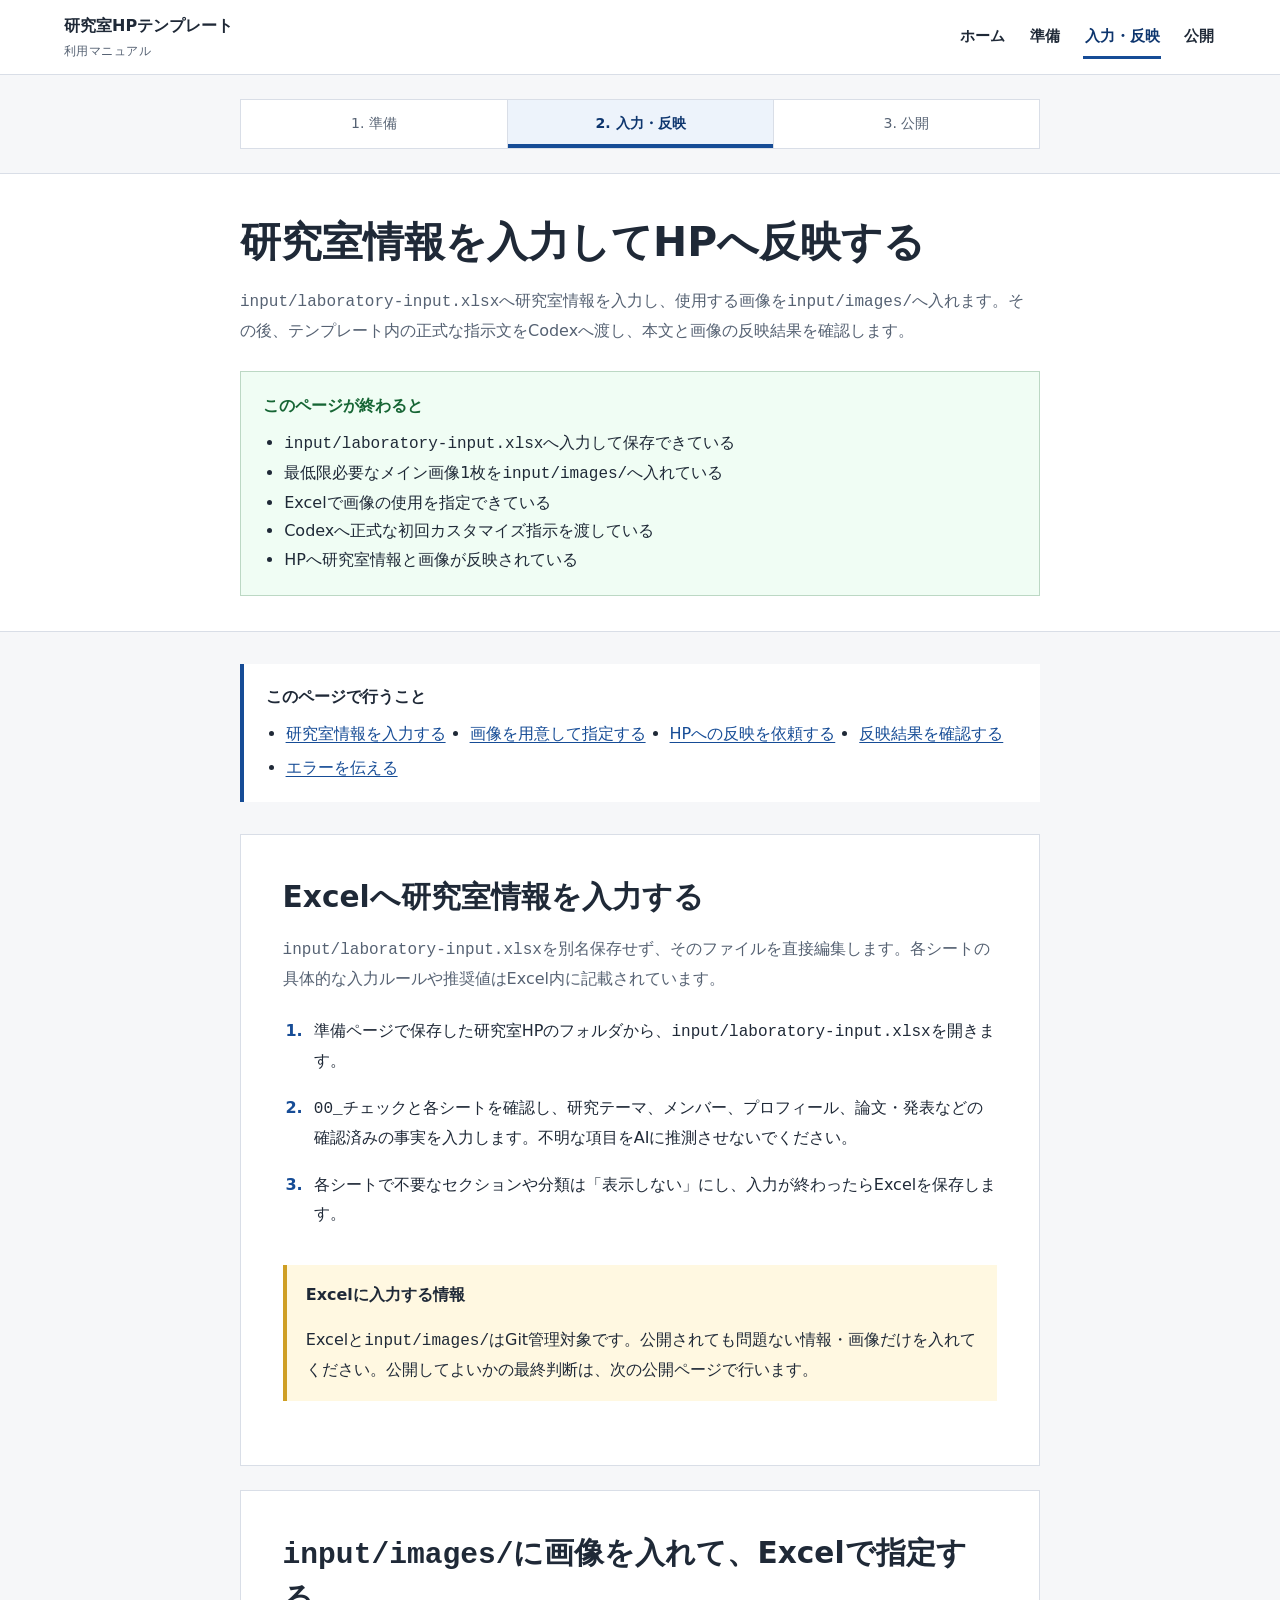
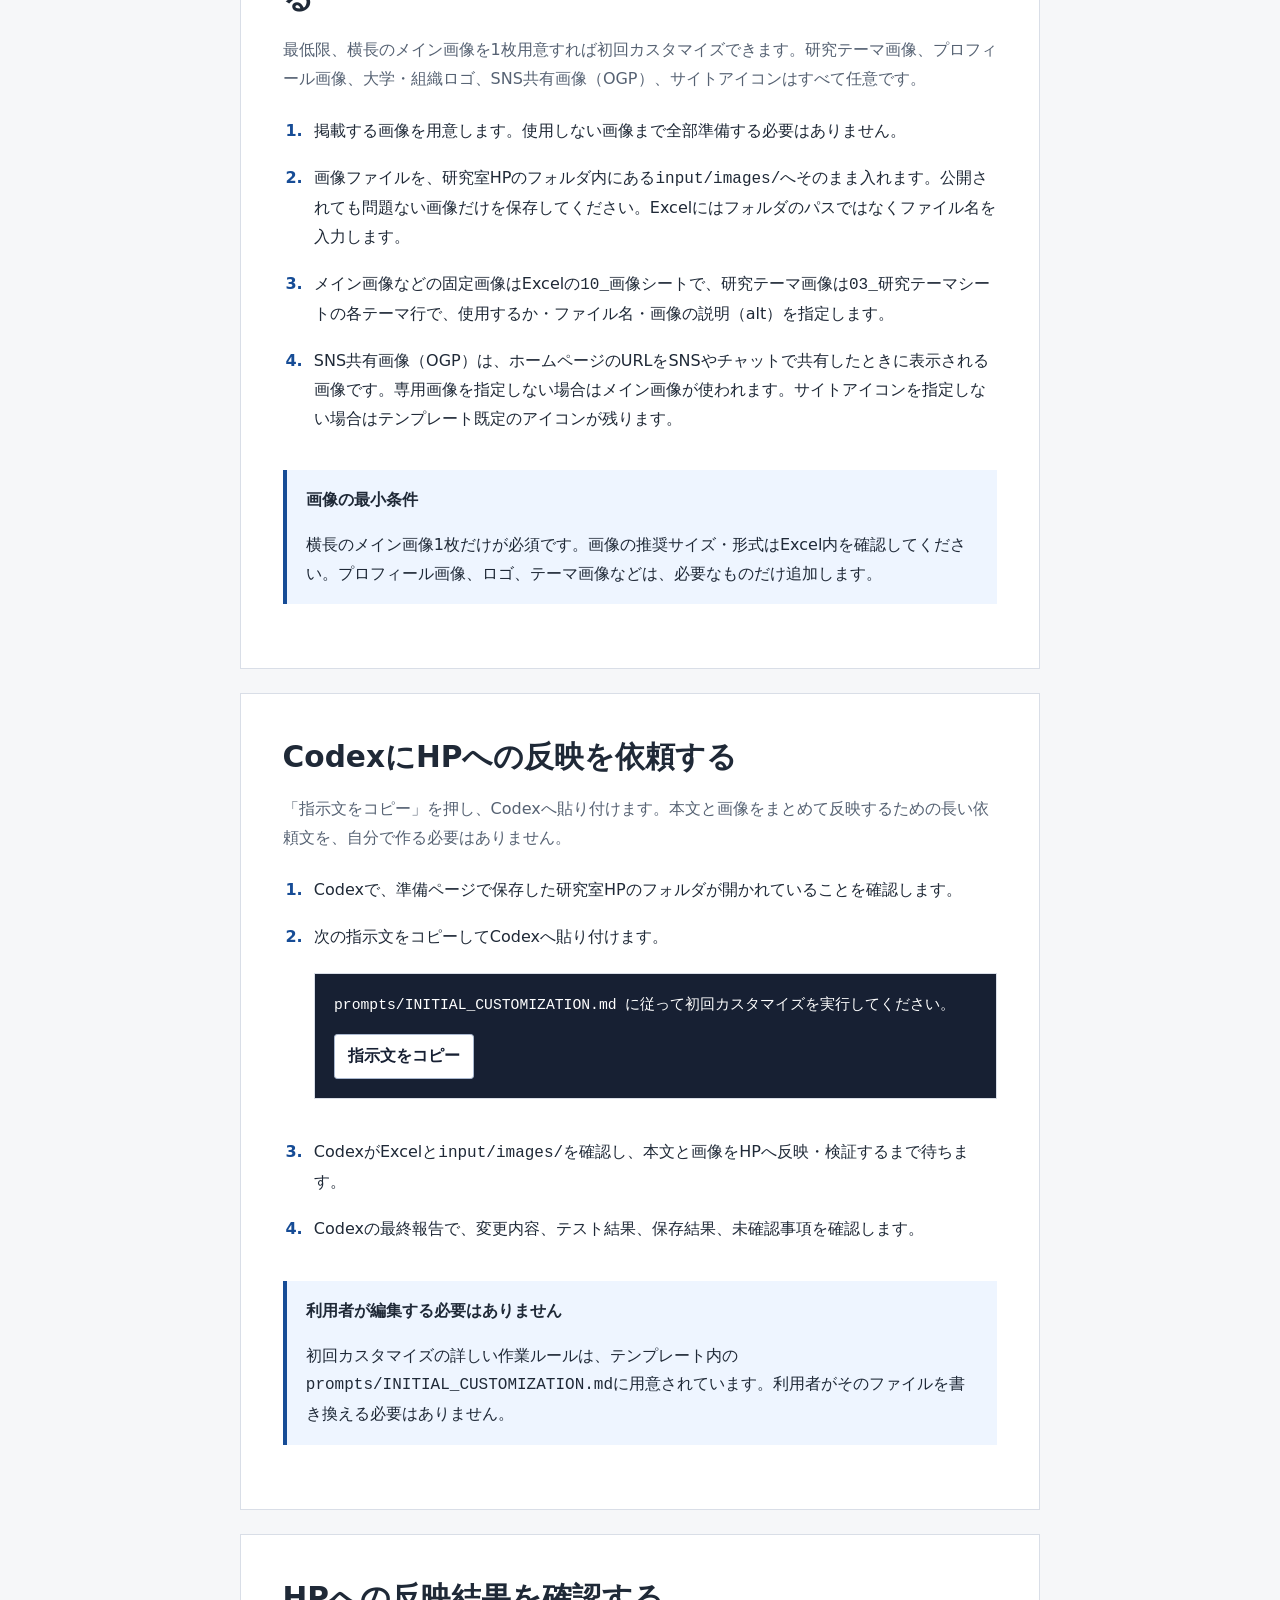
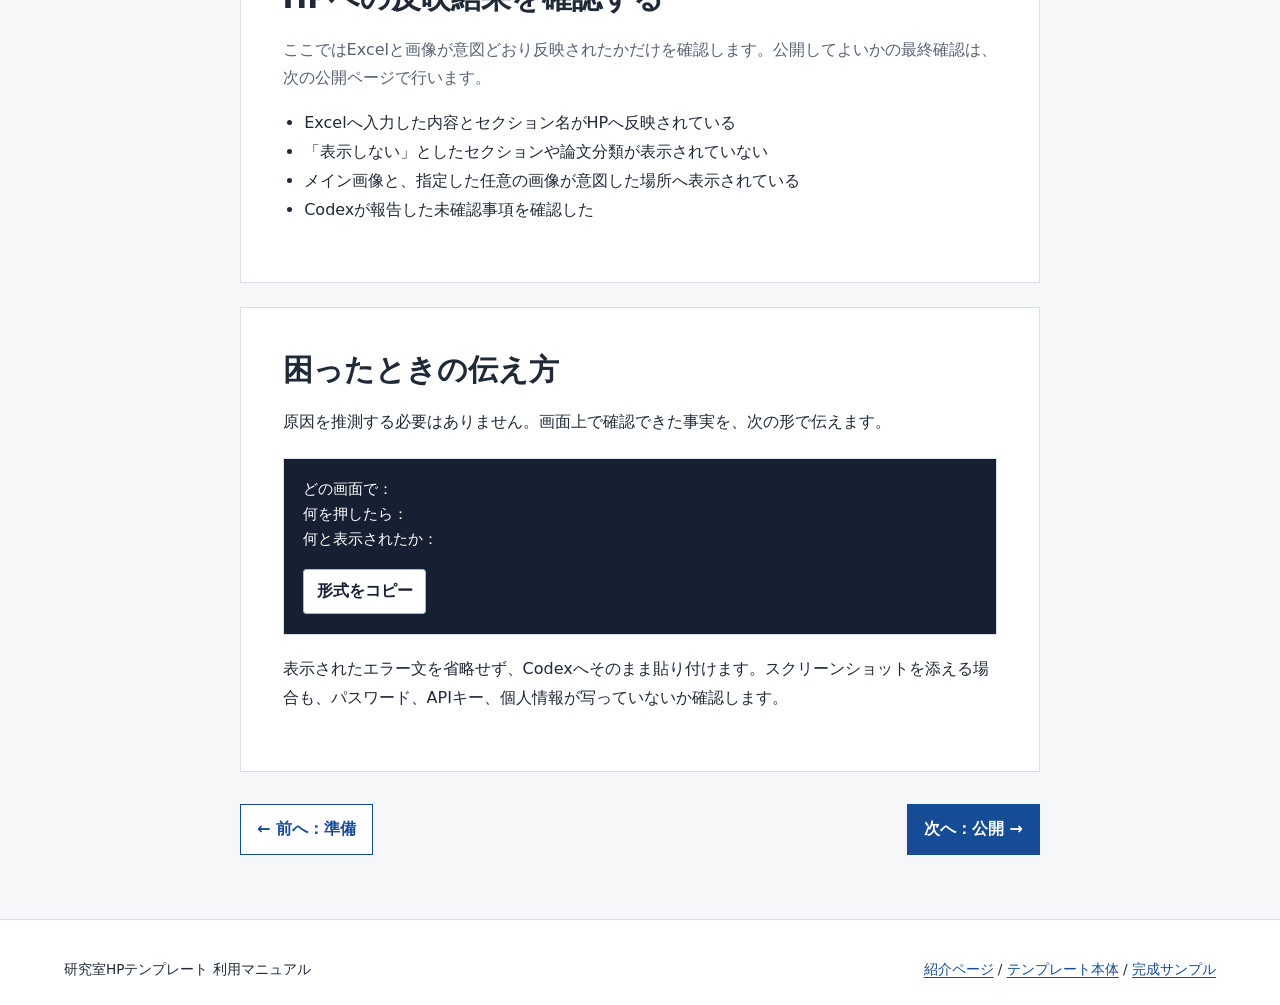
==== commit 7cf62535: "Align manual with Excel image workflow" ====
--- a/edit.html
+++ b/edit.html
@@ -3,7 +3,7 @@
   <head>
     <meta charset="UTF-8" />
     <meta name="viewport" content="width=device-width, initial-scale=1.0" />
-    <meta name="description" content="Excelへ研究室情報を入力し、写真を準備してCodexへHPへの反映を依頼する手順です。" />
+    <meta name="description" content="input/laboratory-input.xlsxへ研究室情報を入力し、input/images/の画像と一緒にCodexへHPへの反映を依頼する手順です。" />
     <title>入力・反映｜研究室HPテンプレート 利用マニュアル</title>
     <link rel="stylesheet" href="./assets/manual/css/style.css" />
     <script src="./assets/manual/js/site.js" defer></script>
@@ -13,13 +13,13 @@
     <header class="site-header"><div class="site-header__inner"><a class="site-name" href="./index.html">研究室HPテンプレート <small>利用マニュアル</small></a><nav class="global-nav" aria-label="主要ナビゲーション"><ul><li><a href="./index.html">ホーム</a></li><li><a href="./setup.html">準備</a></li><li><a href="./edit.html" aria-current="page">入力・反映</a></li><li><a href="./publish.html">公開</a></li></ul></nav></div></header>
     <main id="main-content">
       <div class="container container--reading journey-progress" aria-label="公開までの進捗"><ol><li>1. 準備</li><li aria-current="step">2. 入力・反映</li><li>3. 公開</li></ol></div>
-      <header class="page-header"><div class="container container--reading"><h1>研究室情報を入力してHPへ反映する</h1><p class="lead">Excelへ研究室情報を入力し、掲載する写真を所定の場所へ保存します。その後、用意された指示文をCodexへ貼り付け、HPへの反映結果を確認します。</p><section class="completion-box" aria-labelledby="completion-title"><h2 id="completion-title">このページが終わると</h2><ul><li>Excelへの入力が終わっている</li><li>掲載する写真が所定の場所にある</li><li>Codexへ指示文を貼り付けている</li><li>HPへ研究室情報と写真が反映されている</li><li>Codexが示した未確認事項を確認している</li></ul></section></div></header>
-      <nav class="container container--reading page-nav" aria-labelledby="page-nav-title"><h2 id="page-nav-title">このページで行うこと</h2><ul><li><a href="#input">研究室情報を入力する</a></li><li><a href="#images">掲載する写真を準備する</a></li><li><a href="#codex">HPへの反映を依頼する</a></li><li><a href="#review">反映結果を確認する</a></li><li><a href="#trouble">エラーを伝える</a></li></ul></nav>
+      <header class="page-header"><div class="container container--reading"><h1>研究室情報を入力してHPへ反映する</h1><p class="lead"><code>input/laboratory-input.xlsx</code>へ研究室情報を入力し、使用する画像を<code>input/images/</code>へ入れます。その後、テンプレート内の正式な指示文をCodexへ渡し、本文と画像の反映結果を確認します。</p><section class="completion-box" aria-labelledby="completion-title"><h2 id="completion-title">このページが終わると</h2><ul><li><code>input/laboratory-input.xlsx</code>へ入力して保存できている</li><li>最低限必要なメイン画像1枚を<code>input/images/</code>へ入れている</li><li>Excelで画像の使用を指定できている</li><li>Codexへ正式な初回カスタマイズ指示を渡している</li><li>HPへ研究室情報と画像が反映されている</li></ul></section></div></header>
+      <nav class="container container--reading page-nav" aria-labelledby="page-nav-title"><h2 id="page-nav-title">このページで行うこと</h2><ul><li><a href="#input">研究室情報を入力する</a></li><li><a href="#images">画像を用意して指定する</a></li><li><a href="#codex">HPへの反映を依頼する</a></li><li><a href="#review">反映結果を確認する</a></li><li><a href="#trouble">エラーを伝える</a></li></ul></nav>
       <div class="container container--reading section-list">
-        <section class="manual-section" aria-labelledby="input"><h2 id="input">入力用Excelへ研究室情報を入力する</h2><p class="manual-section__intro">入力用Excelを<code>input/local/laboratory-input.xlsx</code>という名前で保存し、研究室情報を入力します。</p><ol class="manual-steps"><li><p>受け取った入力用Excelを<code>input/local/laboratory-input.xlsx</code>として保存します。</p></li><li><p>研究テーマ、メンバー、プロフィール、論文・発表など、セクションごとのシートを上から確認します。</p></li><li><p>各シートの注意書きと入力規則に従い、確認済みの事実だけを入力します。不明な項目をAIに推測させないでください。</p></li><li><p>各シートの掲載状態で<strong>掲載する</strong>、<strong>掲載しない</strong>、<strong>後で決める</strong>のいずれかを選びます。</p></li><li><p>入力後にExcelを保存します。</p></li></ol><aside class="callout callout--warning"><p class="callout__title">入力する情報</p><p>確認済みの最新情報だけを入力します。公開してよいかの最終判断は、公開ページでまとめて行います。</p></aside></section>
-        <section class="manual-section" aria-labelledby="images"><h2 id="images">掲載する写真とロゴを保存する</h2><p class="manual-section__intro">利用者が決めるのは、掲載する写真、使用するセクション、掲載許可の3点です。フォルダ構造、HP内の画像パス、公開用フォルダへのコピーはテンプレートとCodexが処理します。</p><ol class="manual-steps"><li><p>掲載したい写真とロゴを選びます。</p></li><li><p>どのセクションへ使うかを決め、Excelの対応する欄へ指定します。</p></li><li><p>写真とロゴの掲載許可を確認します。第三者が写る写真は必要な同意も確認します。</p></li><li><p>指定された写真保存場所へ保存し、向きや不要な写り込みを確認します。</p></li></ol><aside class="callout"><p class="callout__title">成功状態</p><p>掲載する写真、使用するセクション、掲載許可を確認し、写真を指定場所へ保存できていれば完了です。</p></aside></section>
-        <section class="manual-section" aria-labelledby="codex"><h2 id="codex">CodexにHPへの反映を依頼する</h2><p class="manual-section__intro">「指示文をコピー」を押し、Codexへ貼り付けます。長い依頼文を自分で作る必要はありません。</p><ol class="manual-steps"><li><p>Codexで、準備ページで保存した研究室HPのフォルダが開かれていることを確認します。</p></li><li><p>次の指示文をコピーしてCodexへ貼り付けます。</p><div class="prompt-box"><pre id="initial-prompt">AGENTS.mdの初期カスタマイズ規則に従い、input/local/laboratory-input.xlsxの内容をHPへ反映してください。</pre><button class="copy-button" type="button" data-copy-target="initial-prompt">指示文をコピー</button><span class="copy-status" role="status" aria-live="polite"></span></div></li><li><p>Codexが変更と確認を終えるまで待ちます。</p></li><li><p>Codexの最終報告で、変更内容、テスト結果、保存結果、未確認事項を確認します。</p></li></ol><aside class="callout"><p class="callout__title">利用者が編集する必要はありません</p><p>Codexの詳しい作業ルールはテンプレート内に用意されています。利用者がそのファイルを編集する必要はありません。</p></aside></section>
-        <section class="manual-section" aria-labelledby="review"><h2 id="review">HPへの反映結果を確認する</h2><p class="manual-section__intro">ここでは反映が意図どおりかだけを確認します。公開してよいかの最終確認は、次の公開ページで行います。</p><ul class="check-list"><li>Excelへ入力した内容がHPへ反映されている</li><li>「掲載しない」としたセクションが表示されていない</li><li>写真が意図した場所へ表示されている</li><li>Codexが報告した未確認事項を確認した</li></ul></section>
+        <section class="manual-section" aria-labelledby="input"><h2 id="input">Excelへ研究室情報を入力する</h2><p class="manual-section__intro"><code>input/laboratory-input.xlsx</code>を別名保存せず、そのファイルを直接編集します。各シートの具体的な入力ルールや推奨値はExcel内に記載されています。</p><ol class="manual-steps"><li><p>準備ページで保存した研究室HPのフォルダから、<code>input/laboratory-input.xlsx</code>を開きます。</p></li><li><p><code>00_チェック</code>と各シートを確認し、研究テーマ、メンバー、プロフィール、論文・発表などの確認済みの事実を入力します。不明な項目をAIに推測させないでください。</p></li><li><p>各シートで不要なセクションや分類は「表示しない」にし、入力が終わったらExcelを保存します。</p></li></ol><aside class="callout callout--warning"><p class="callout__title">Excelに入力する情報</p><p>Excelと<code>input/images/</code>はGit管理対象です。公開されても問題ない情報・画像だけを入れてください。公開してよいかの最終判断は、次の公開ページで行います。</p></aside></section>
+        <section class="manual-section" aria-labelledby="images"><h2 id="images"><code>input/images/</code>に画像を入れて、Excelで指定する</h2><p class="manual-section__intro">最低限、横長のメイン画像を1枚用意すれば初回カスタマイズできます。研究テーマ画像、プロフィール画像、大学・組織ロゴ、SNS共有画像（OGP）、サイトアイコンはすべて任意です。</p><ol class="manual-steps"><li><p>掲載する画像を用意します。使用しない画像まで全部準備する必要はありません。</p></li><li><p>画像ファイルを、研究室HPのフォルダ内にある<code>input/images/</code>へそのまま入れます。公開されても問題ない画像だけを保存してください。Excelにはフォルダのパスではなくファイル名を入力します。</p></li><li><p>メイン画像などの固定画像はExcelの<code>10_画像</code>シートで、研究テーマ画像は<code>03_研究テーマ</code>シートの各テーマ行で、使用するか・ファイル名・画像の説明（alt）を指定します。</p></li><li><p>SNS共有画像（OGP）は、ホームページのURLをSNSやチャットで共有したときに表示される画像です。専用画像を指定しない場合はメイン画像が使われます。サイトアイコンを指定しない場合はテンプレート既定のアイコンが残ります。</p></li></ol><aside class="callout"><p class="callout__title">画像の最小条件</p><p>横長のメイン画像1枚だけが必須です。画像の推奨サイズ・形式はExcel内を確認してください。プロフィール画像、ロゴ、テーマ画像などは、必要なものだけ追加します。</p></aside></section>
+        <section class="manual-section" aria-labelledby="codex"><h2 id="codex">CodexにHPへの反映を依頼する</h2><p class="manual-section__intro">「指示文をコピー」を押し、Codexへ貼り付けます。本文と画像をまとめて反映するための長い依頼文を、自分で作る必要はありません。</p><ol class="manual-steps"><li><p>Codexで、準備ページで保存した研究室HPのフォルダが開かれていることを確認します。</p></li><li><p>次の指示文をコピーしてCodexへ貼り付けます。</p><div class="prompt-box"><pre id="initial-prompt">prompts/INITIAL_CUSTOMIZATION.md に従って初回カスタマイズを実行してください。</pre><button class="copy-button" type="button" data-copy-target="initial-prompt">指示文をコピー</button><span class="copy-status" role="status" aria-live="polite"></span></div></li><li><p>CodexがExcelと<code>input/images/</code>を確認し、本文と画像をHPへ反映・検証するまで待ちます。</p></li><li><p>Codexの最終報告で、変更内容、テスト結果、保存結果、未確認事項を確認します。</p></li></ol><aside class="callout"><p class="callout__title">利用者が編集する必要はありません</p><p>初回カスタマイズの詳しい作業ルールは、テンプレート内の<code>prompts/INITIAL_CUSTOMIZATION.md</code>に用意されています。利用者がそのファイルを書き換える必要はありません。</p></aside></section>
+        <section class="manual-section" aria-labelledby="review"><h2 id="review">HPへの反映結果を確認する</h2><p class="manual-section__intro">ここではExcelと画像が意図どおり反映されたかだけを確認します。公開してよいかの最終確認は、次の公開ページで行います。</p><ul class="check-list"><li>Excelへ入力した内容とセクション名がHPへ反映されている</li><li>「表示しない」としたセクションや論文分類が表示されていない</li><li>メイン画像と、指定した任意の画像が意図した場所へ表示されている</li><li>Codexが報告した未確認事項を確認した</li></ul></section>
         <section class="manual-section" aria-labelledby="trouble"><h2 id="trouble">困ったときの伝え方</h2><p>原因を推測する必要はありません。画面上で確認できた事実を、次の形で伝えます。</p><div class="prompt-box"><pre id="trouble-prompt">どの画面で：&#10;何を押したら：&#10;何と表示されたか：</pre><button class="copy-button" type="button" data-copy-target="trouble-prompt">形式をコピー</button><span class="copy-status" role="status" aria-live="polite"></span></div><p>表示されたエラー文を省略せず、Codexへそのまま貼り付けます。スクリーンショットを添える場合も、パスワード、APIキー、個人情報が写っていないか確認します。</p></section>
         <nav class="page-actions" aria-label="前後のページ"><a href="./setup.html">← 前へ：準備</a><a class="primary-action" href="./publish.html">次へ：公開 →</a></nav>
       </div>
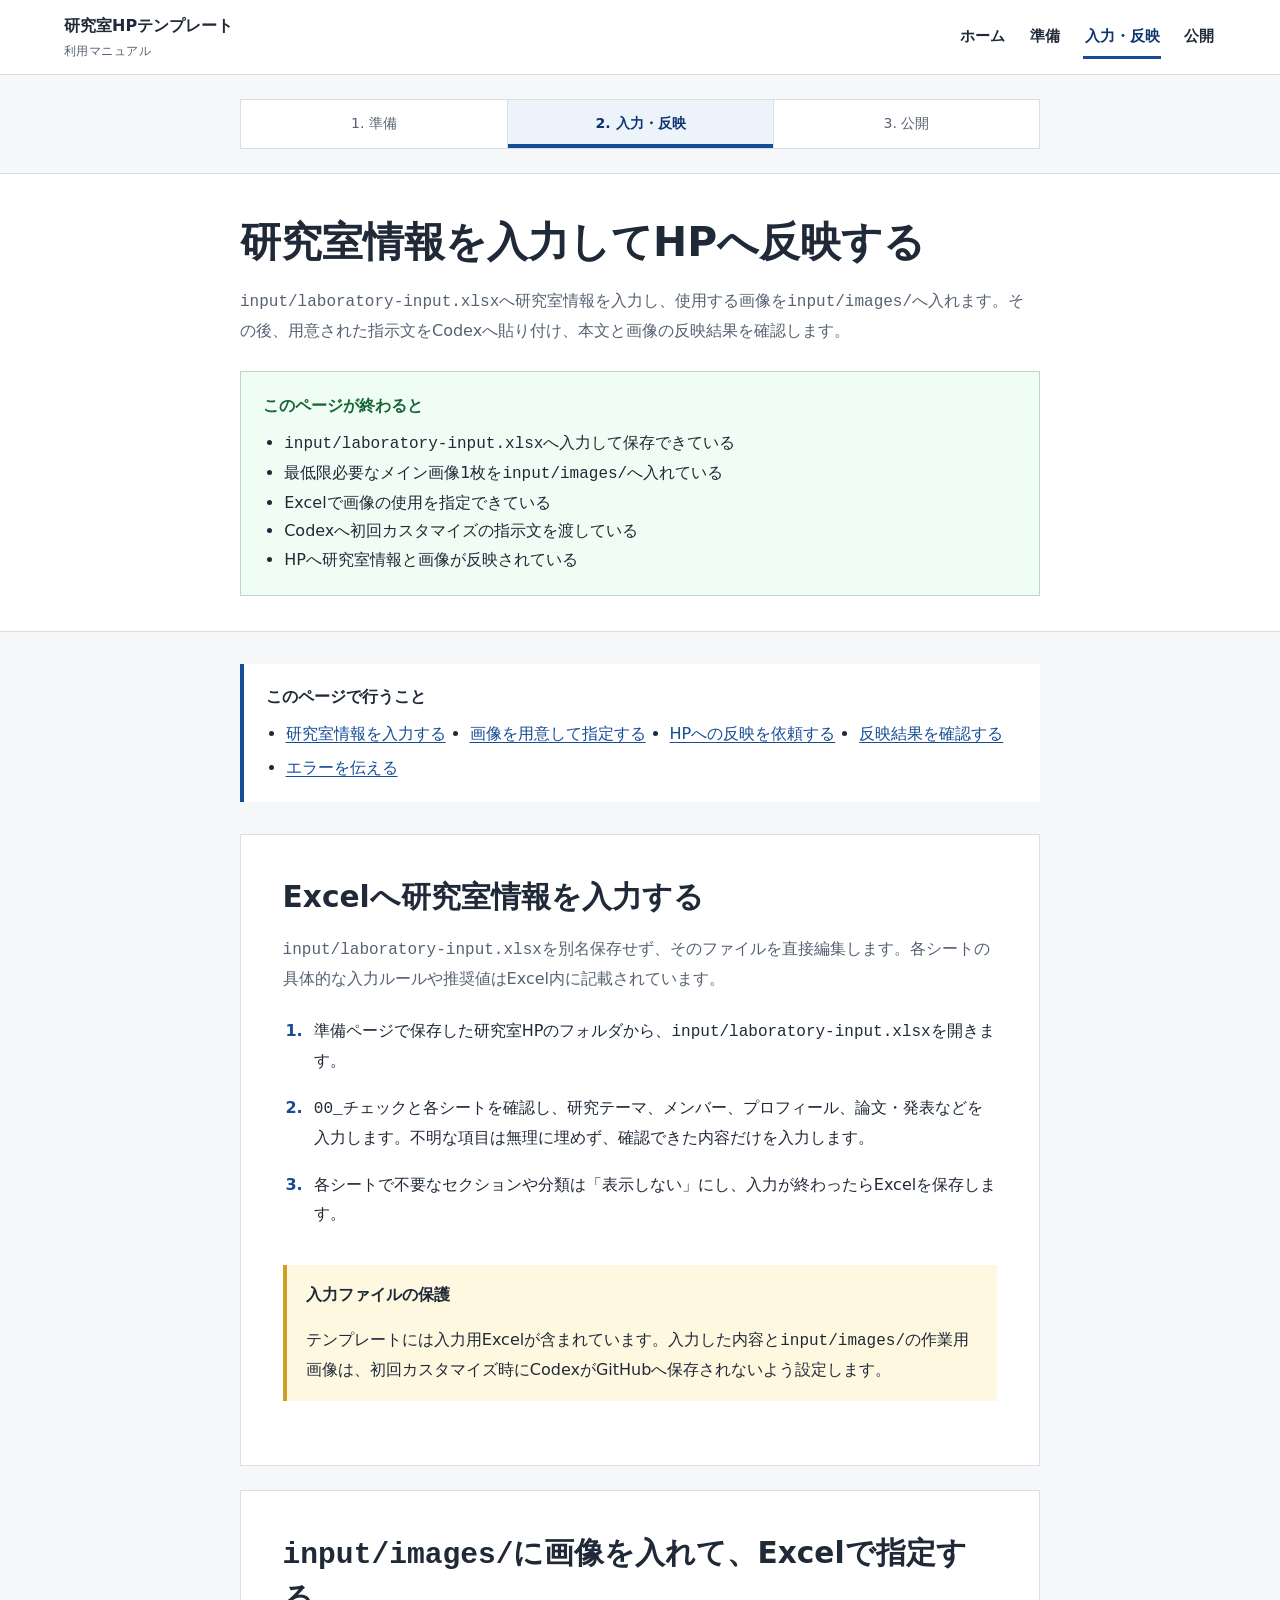
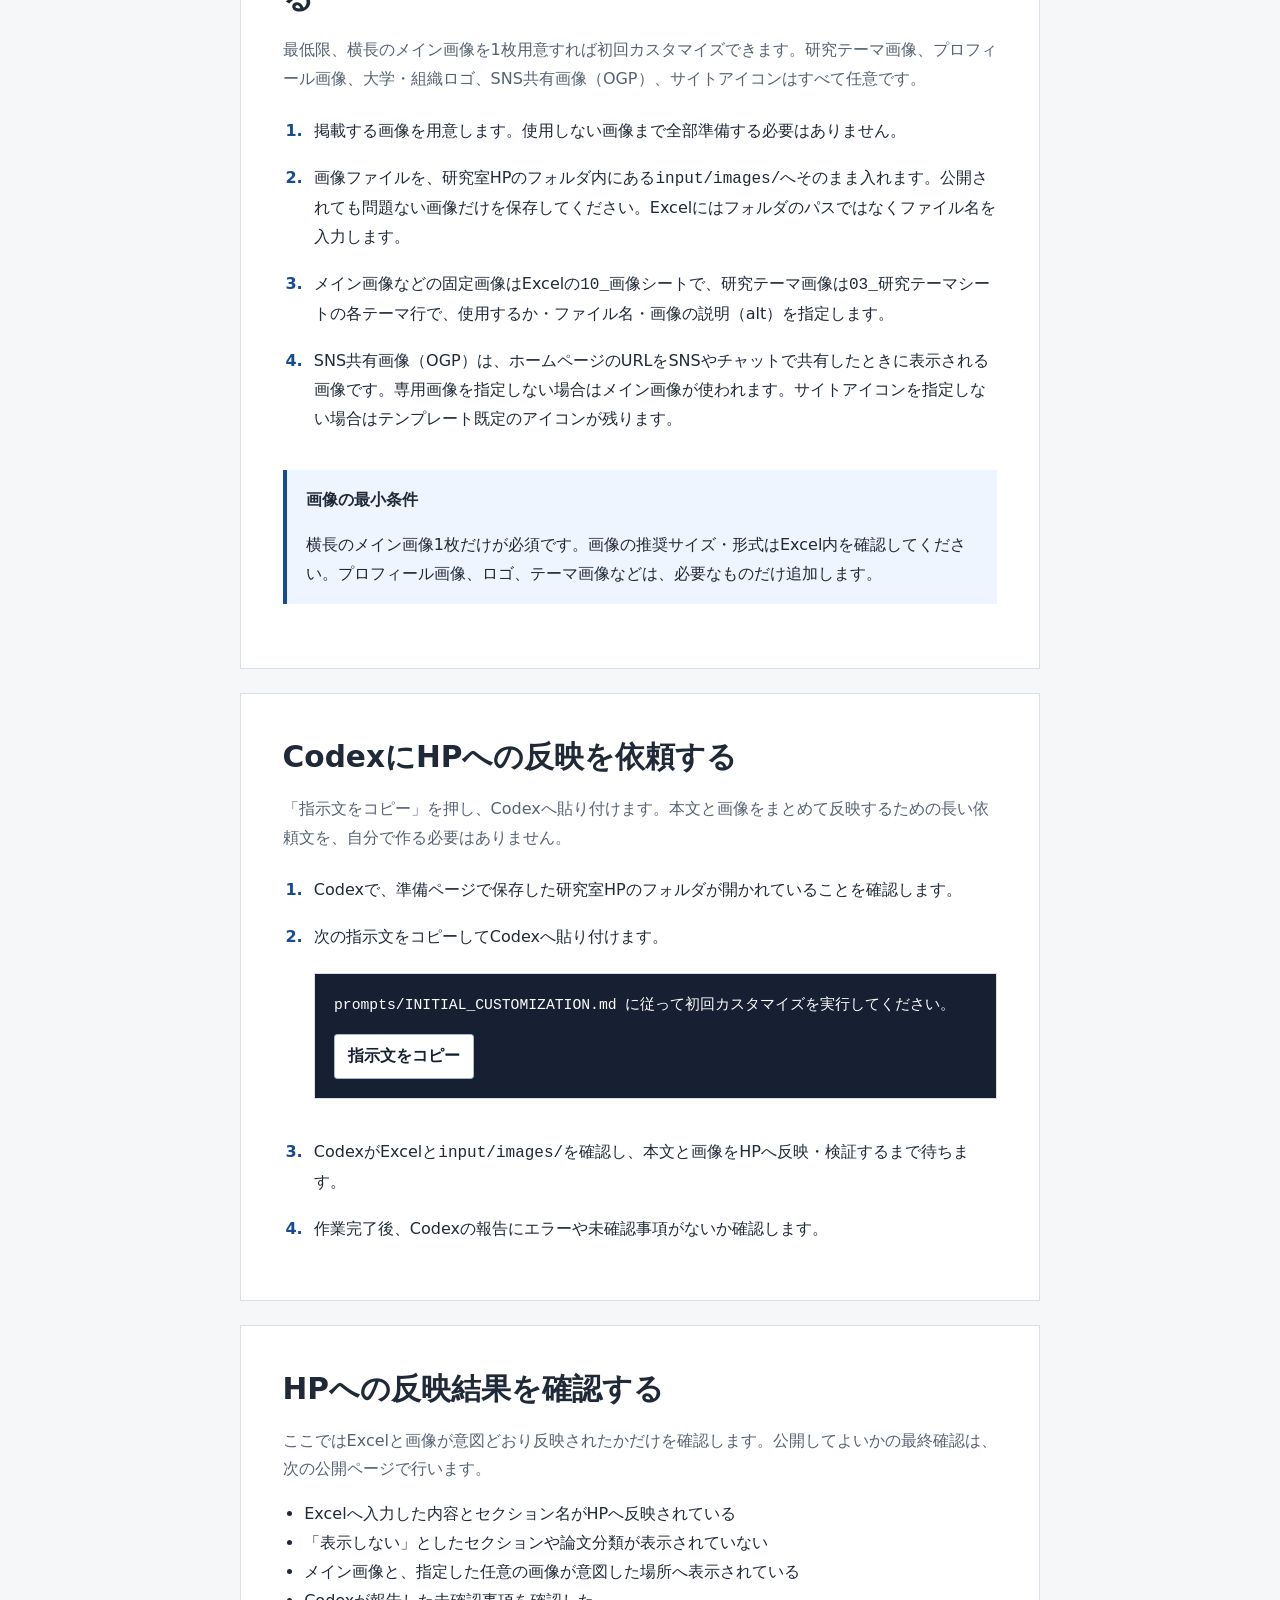
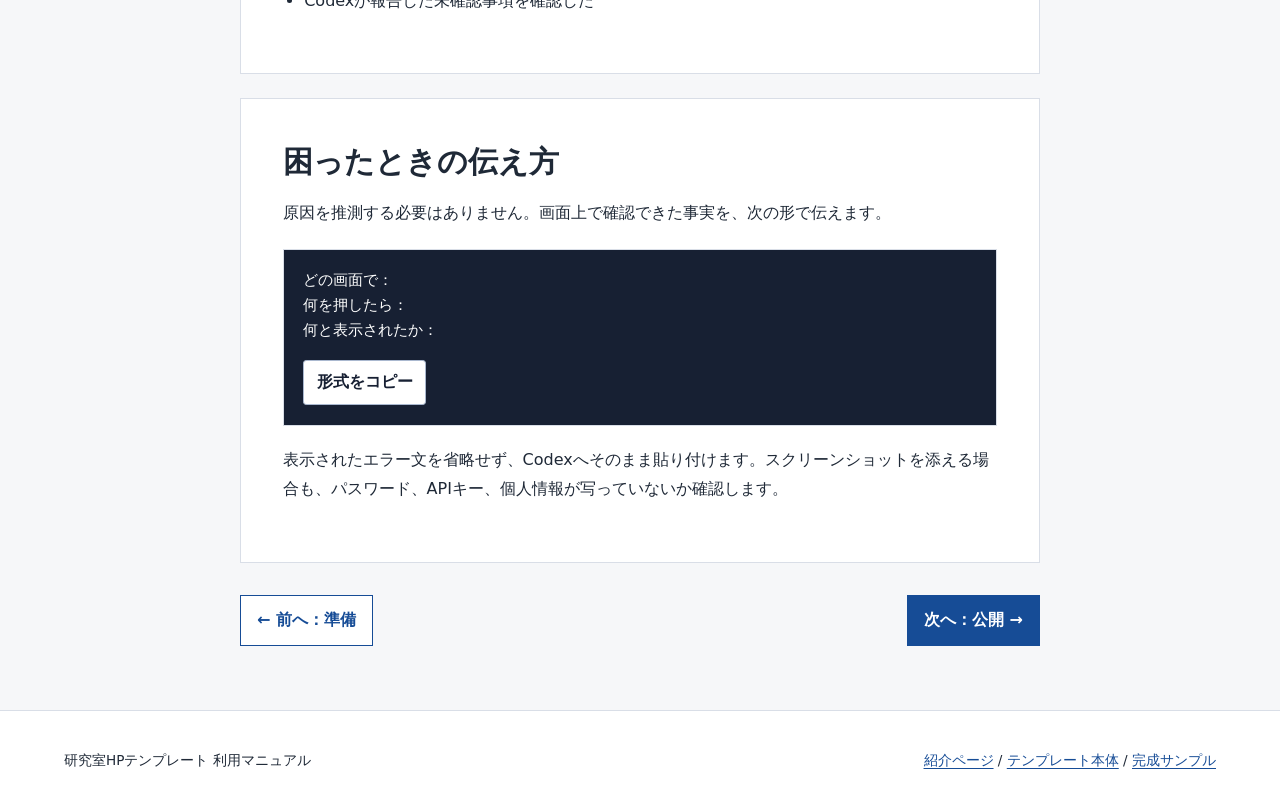
==== commit 7fb7b8d8: "Revise manual copy and user journey" ====
--- a/edit.html
+++ b/edit.html
@@ -13,12 +13,12 @@
     <header class="site-header"><div class="site-header__inner"><a class="site-name" href="./index.html">研究室HPテンプレート <small>利用マニュアル</small></a><nav class="global-nav" aria-label="主要ナビゲーション"><ul><li><a href="./index.html">ホーム</a></li><li><a href="./setup.html">準備</a></li><li><a href="./edit.html" aria-current="page">入力・反映</a></li><li><a href="./publish.html">公開</a></li></ul></nav></div></header>
     <main id="main-content">
       <div class="container container--reading journey-progress" aria-label="公開までの進捗"><ol><li>1. 準備</li><li aria-current="step">2. 入力・反映</li><li>3. 公開</li></ol></div>
-      <header class="page-header"><div class="container container--reading"><h1>研究室情報を入力してHPへ反映する</h1><p class="lead"><code>input/laboratory-input.xlsx</code>へ研究室情報を入力し、使用する画像を<code>input/images/</code>へ入れます。その後、テンプレート内の正式な指示文をCodexへ渡し、本文と画像の反映結果を確認します。</p><section class="completion-box" aria-labelledby="completion-title"><h2 id="completion-title">このページが終わると</h2><ul><li><code>input/laboratory-input.xlsx</code>へ入力して保存できている</li><li>最低限必要なメイン画像1枚を<code>input/images/</code>へ入れている</li><li>Excelで画像の使用を指定できている</li><li>Codexへ正式な初回カスタマイズ指示を渡している</li><li>HPへ研究室情報と画像が反映されている</li></ul></section></div></header>
+      <header class="page-header"><div class="container container--reading"><h1>研究室情報を入力してHPへ反映する</h1><p class="lead"><code>input/laboratory-input.xlsx</code>へ研究室情報を入力し、使用する画像を<code>input/images/</code>へ入れます。その後、用意された指示文をCodexへ貼り付け、本文と画像の反映結果を確認します。</p><section class="completion-box" aria-labelledby="completion-title"><h2 id="completion-title">このページが終わると</h2><ul><li><code>input/laboratory-input.xlsx</code>へ入力して保存できている</li><li>最低限必要なメイン画像1枚を<code>input/images/</code>へ入れている</li><li>Excelで画像の使用を指定できている</li><li>Codexへ初回カスタマイズの指示文を渡している</li><li>HPへ研究室情報と画像が反映されている</li></ul></section></div></header>
       <nav class="container container--reading page-nav" aria-labelledby="page-nav-title"><h2 id="page-nav-title">このページで行うこと</h2><ul><li><a href="#input">研究室情報を入力する</a></li><li><a href="#images">画像を用意して指定する</a></li><li><a href="#codex">HPへの反映を依頼する</a></li><li><a href="#review">反映結果を確認する</a></li><li><a href="#trouble">エラーを伝える</a></li></ul></nav>
       <div class="container container--reading section-list">
-        <section class="manual-section" aria-labelledby="input"><h2 id="input">Excelへ研究室情報を入力する</h2><p class="manual-section__intro"><code>input/laboratory-input.xlsx</code>を別名保存せず、そのファイルを直接編集します。各シートの具体的な入力ルールや推奨値はExcel内に記載されています。</p><ol class="manual-steps"><li><p>準備ページで保存した研究室HPのフォルダから、<code>input/laboratory-input.xlsx</code>を開きます。</p></li><li><p><code>00_チェック</code>と各シートを確認し、研究テーマ、メンバー、プロフィール、論文・発表などの確認済みの事実を入力します。不明な項目をAIに推測させないでください。</p></li><li><p>各シートで不要なセクションや分類は「表示しない」にし、入力が終わったらExcelを保存します。</p></li></ol><aside class="callout callout--warning"><p class="callout__title">Excelに入力する情報</p><p>Excelと<code>input/images/</code>はGit管理対象です。公開されても問題ない情報・画像だけを入れてください。公開してよいかの最終判断は、次の公開ページで行います。</p></aside></section>
+        <section class="manual-section" aria-labelledby="input"><h2 id="input">Excelへ研究室情報を入力する</h2><p class="manual-section__intro"><code>input/laboratory-input.xlsx</code>を別名保存せず、そのファイルを直接編集します。各シートの具体的な入力ルールや推奨値はExcel内に記載されています。</p><ol class="manual-steps"><li><p>準備ページで保存した研究室HPのフォルダから、<code>input/laboratory-input.xlsx</code>を開きます。</p></li><li><p><code>00_チェック</code>と各シートを確認し、研究テーマ、メンバー、プロフィール、論文・発表などを入力します。不明な項目は無理に埋めず、確認できた内容だけを入力します。</p></li><li><p>各シートで不要なセクションや分類は「表示しない」にし、入力が終わったらExcelを保存します。</p></li></ol><aside class="callout callout--warning"><p class="callout__title">入力ファイルの保護</p><p>テンプレートには入力用Excelが含まれています。入力した内容と<code>input/images/</code>の作業用画像は、初回カスタマイズ時にCodexがGitHubへ保存されないよう設定します。</p></aside></section>
         <section class="manual-section" aria-labelledby="images"><h2 id="images"><code>input/images/</code>に画像を入れて、Excelで指定する</h2><p class="manual-section__intro">最低限、横長のメイン画像を1枚用意すれば初回カスタマイズできます。研究テーマ画像、プロフィール画像、大学・組織ロゴ、SNS共有画像（OGP）、サイトアイコンはすべて任意です。</p><ol class="manual-steps"><li><p>掲載する画像を用意します。使用しない画像まで全部準備する必要はありません。</p></li><li><p>画像ファイルを、研究室HPのフォルダ内にある<code>input/images/</code>へそのまま入れます。公開されても問題ない画像だけを保存してください。Excelにはフォルダのパスではなくファイル名を入力します。</p></li><li><p>メイン画像などの固定画像はExcelの<code>10_画像</code>シートで、研究テーマ画像は<code>03_研究テーマ</code>シートの各テーマ行で、使用するか・ファイル名・画像の説明（alt）を指定します。</p></li><li><p>SNS共有画像（OGP）は、ホームページのURLをSNSやチャットで共有したときに表示される画像です。専用画像を指定しない場合はメイン画像が使われます。サイトアイコンを指定しない場合はテンプレート既定のアイコンが残ります。</p></li></ol><aside class="callout"><p class="callout__title">画像の最小条件</p><p>横長のメイン画像1枚だけが必須です。画像の推奨サイズ・形式はExcel内を確認してください。プロフィール画像、ロゴ、テーマ画像などは、必要なものだけ追加します。</p></aside></section>
-        <section class="manual-section" aria-labelledby="codex"><h2 id="codex">CodexにHPへの反映を依頼する</h2><p class="manual-section__intro">「指示文をコピー」を押し、Codexへ貼り付けます。本文と画像をまとめて反映するための長い依頼文を、自分で作る必要はありません。</p><ol class="manual-steps"><li><p>Codexで、準備ページで保存した研究室HPのフォルダが開かれていることを確認します。</p></li><li><p>次の指示文をコピーしてCodexへ貼り付けます。</p><div class="prompt-box"><pre id="initial-prompt">prompts/INITIAL_CUSTOMIZATION.md に従って初回カスタマイズを実行してください。</pre><button class="copy-button" type="button" data-copy-target="initial-prompt">指示文をコピー</button><span class="copy-status" role="status" aria-live="polite"></span></div></li><li><p>CodexがExcelと<code>input/images/</code>を確認し、本文と画像をHPへ反映・検証するまで待ちます。</p></li><li><p>Codexの最終報告で、変更内容、テスト結果、保存結果、未確認事項を確認します。</p></li></ol><aside class="callout"><p class="callout__title">利用者が編集する必要はありません</p><p>初回カスタマイズの詳しい作業ルールは、テンプレート内の<code>prompts/INITIAL_CUSTOMIZATION.md</code>に用意されています。利用者がそのファイルを書き換える必要はありません。</p></aside></section>
+        <section class="manual-section" aria-labelledby="codex"><h2 id="codex">CodexにHPへの反映を依頼する</h2><p class="manual-section__intro">「指示文をコピー」を押し、Codexへ貼り付けます。本文と画像をまとめて反映するための長い依頼文を、自分で作る必要はありません。</p><ol class="manual-steps"><li><p>Codexで、準備ページで保存した研究室HPのフォルダが開かれていることを確認します。</p></li><li><p>次の指示文をコピーしてCodexへ貼り付けます。</p><div class="prompt-box"><pre id="initial-prompt">prompts/INITIAL_CUSTOMIZATION.md に従って初回カスタマイズを実行してください。</pre><button class="copy-button" type="button" data-copy-target="initial-prompt">指示文をコピー</button><span class="copy-status" role="status" aria-live="polite"></span></div></li><li><p>CodexがExcelと<code>input/images/</code>を確認し、本文と画像をHPへ反映・検証するまで待ちます。</p></li><li><p>作業完了後、Codexの報告にエラーや未確認事項がないか確認します。</p></li></ol></section>
         <section class="manual-section" aria-labelledby="review"><h2 id="review">HPへの反映結果を確認する</h2><p class="manual-section__intro">ここではExcelと画像が意図どおり反映されたかだけを確認します。公開してよいかの最終確認は、次の公開ページで行います。</p><ul class="check-list"><li>Excelへ入力した内容とセクション名がHPへ反映されている</li><li>「表示しない」としたセクションや論文分類が表示されていない</li><li>メイン画像と、指定した任意の画像が意図した場所へ表示されている</li><li>Codexが報告した未確認事項を確認した</li></ul></section>
         <section class="manual-section" aria-labelledby="trouble"><h2 id="trouble">困ったときの伝え方</h2><p>原因を推測する必要はありません。画面上で確認できた事実を、次の形で伝えます。</p><div class="prompt-box"><pre id="trouble-prompt">どの画面で：&#10;何を押したら：&#10;何と表示されたか：</pre><button class="copy-button" type="button" data-copy-target="trouble-prompt">形式をコピー</button><span class="copy-status" role="status" aria-live="polite"></span></div><p>表示されたエラー文を省略せず、Codexへそのまま貼り付けます。スクリーンショットを添える場合も、パスワード、APIキー、個人情報が写っていないか確認します。</p></section>
         <nav class="page-actions" aria-label="前後のページ"><a href="./setup.html">← 前へ：準備</a><a class="primary-action" href="./publish.html">次へ：公開 →</a></nav>
